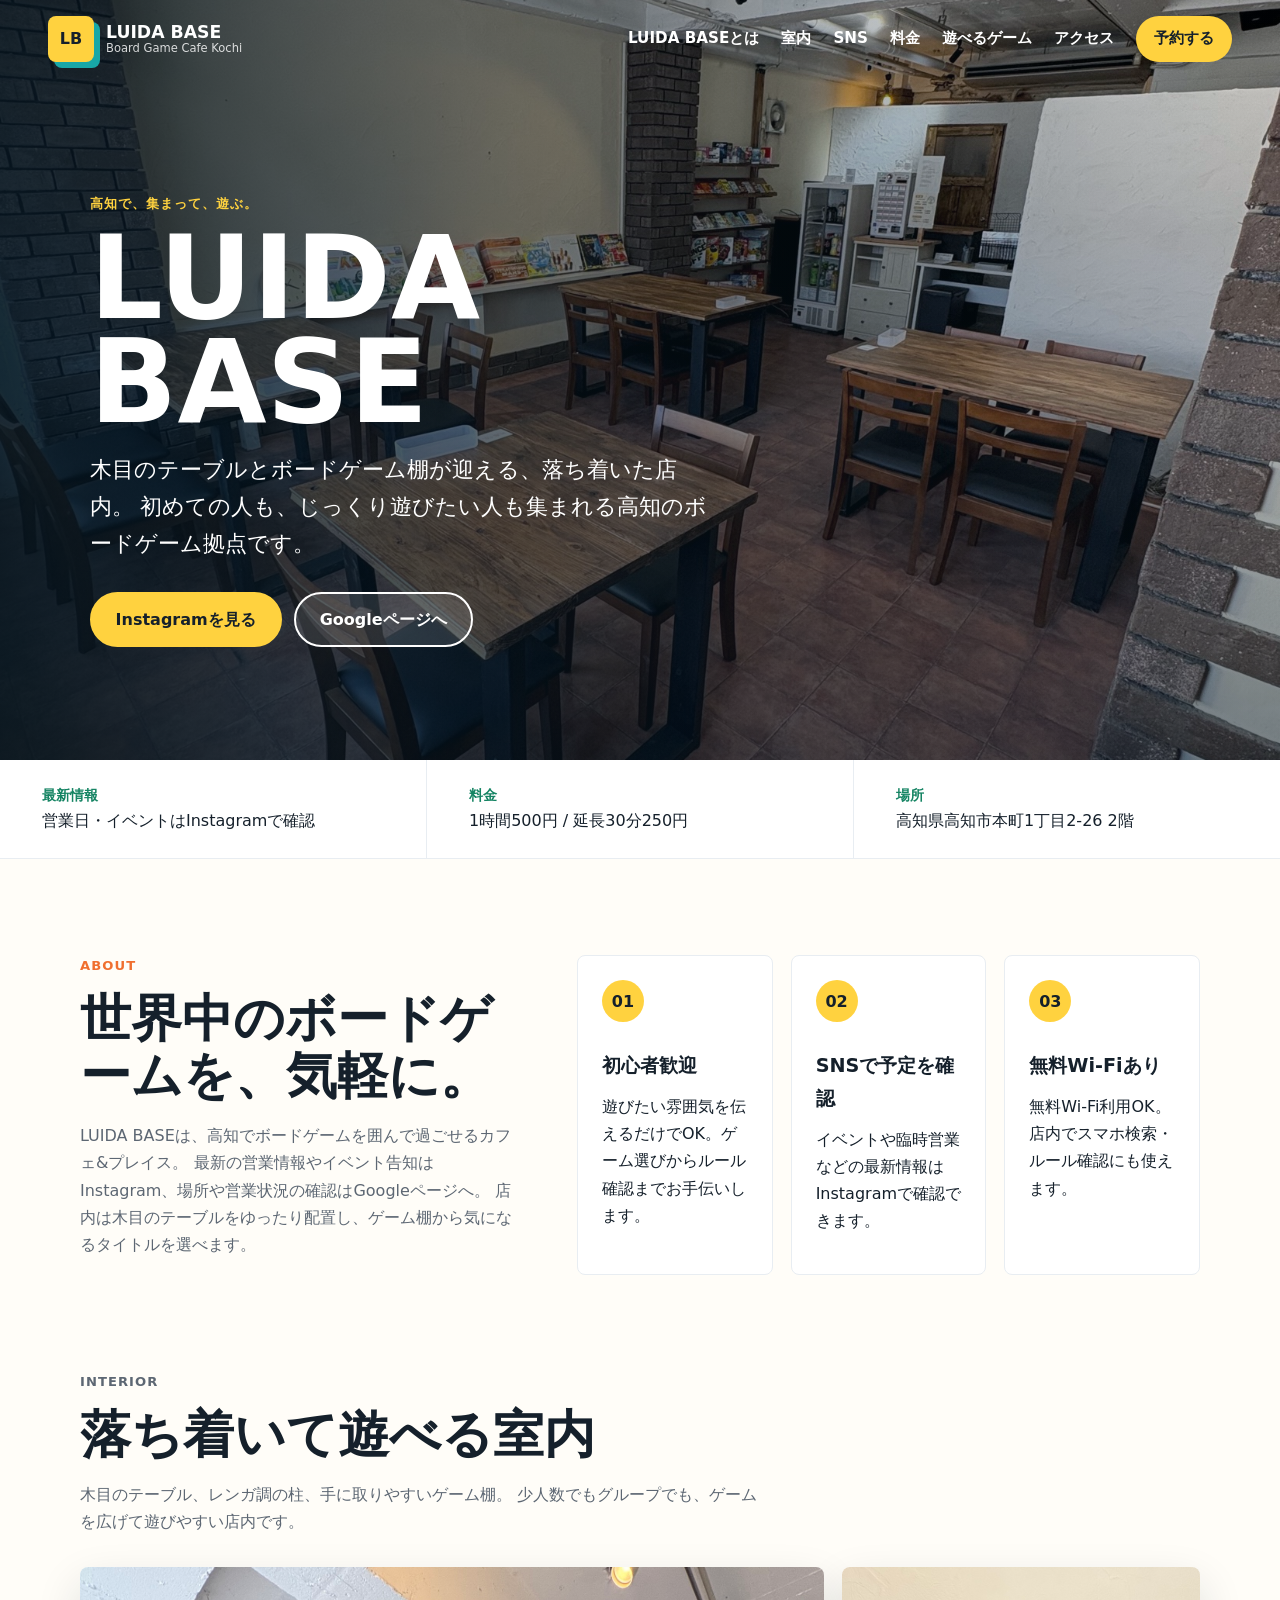
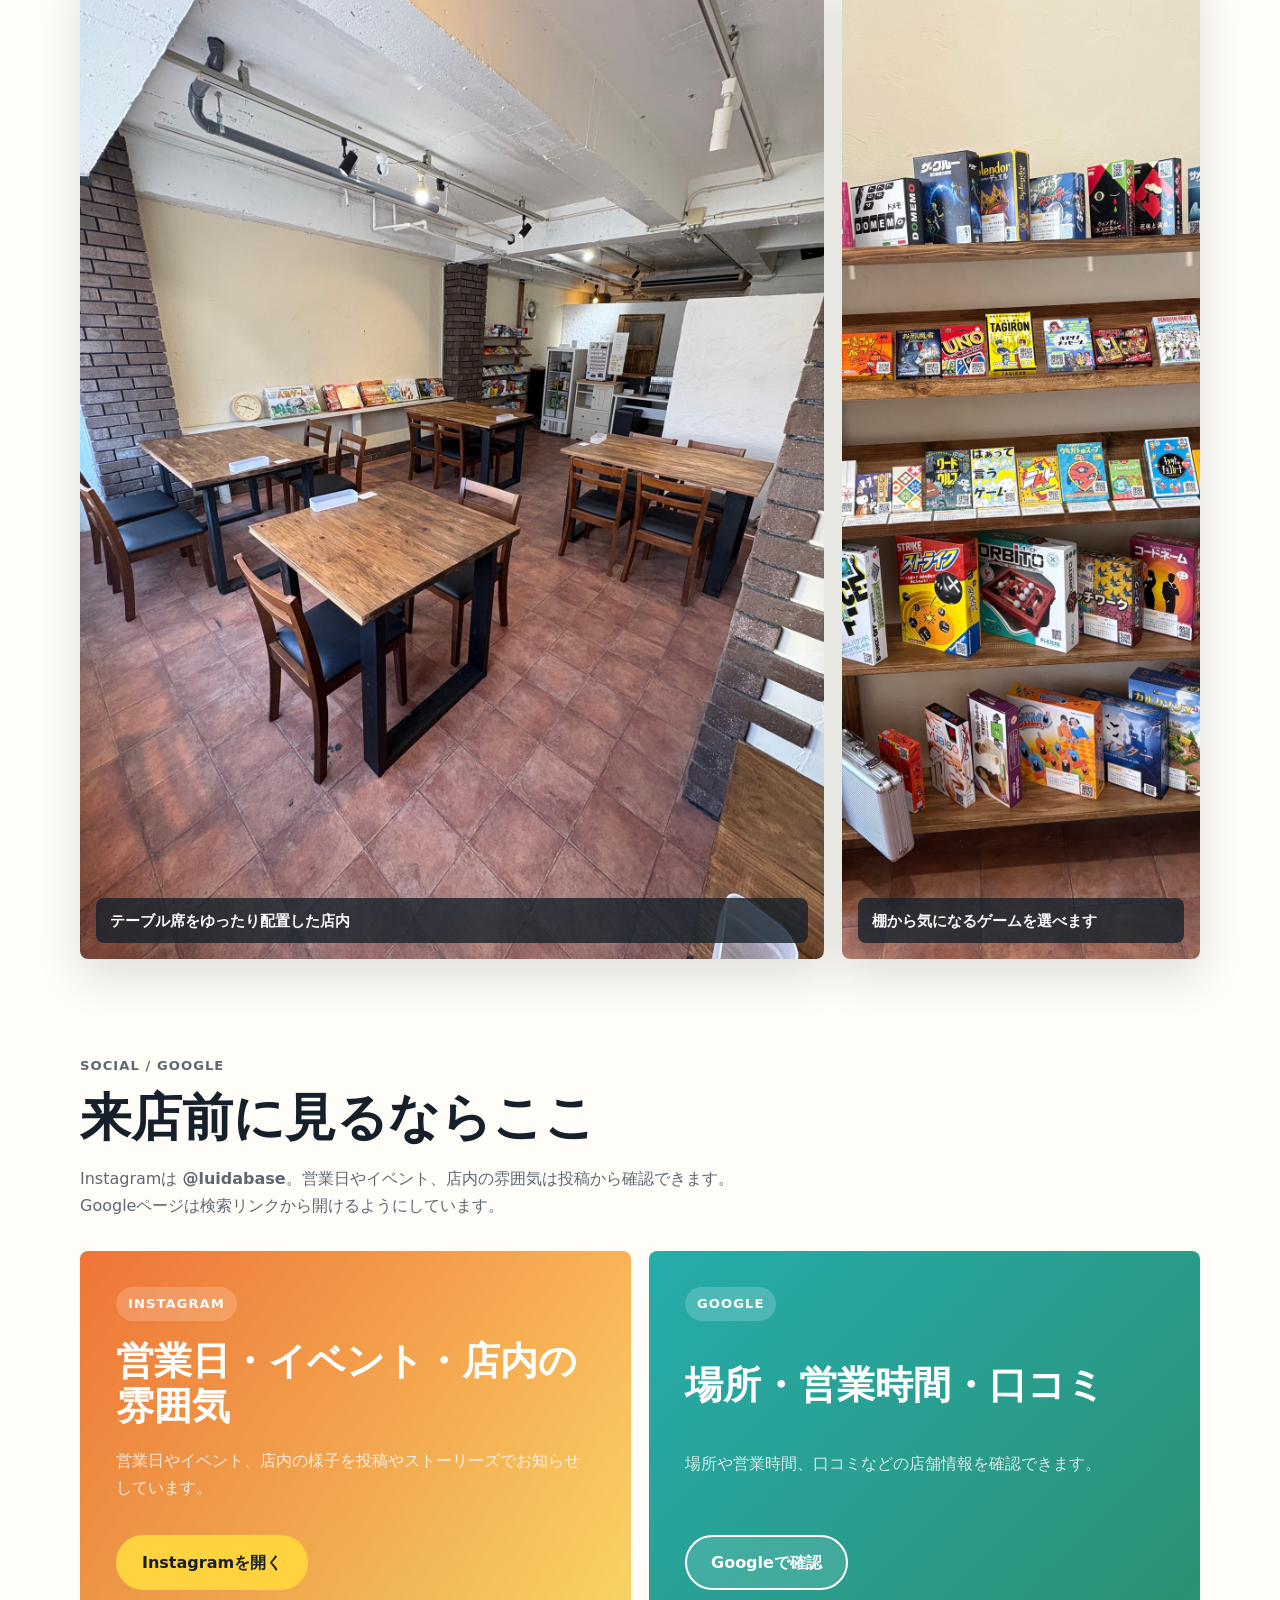
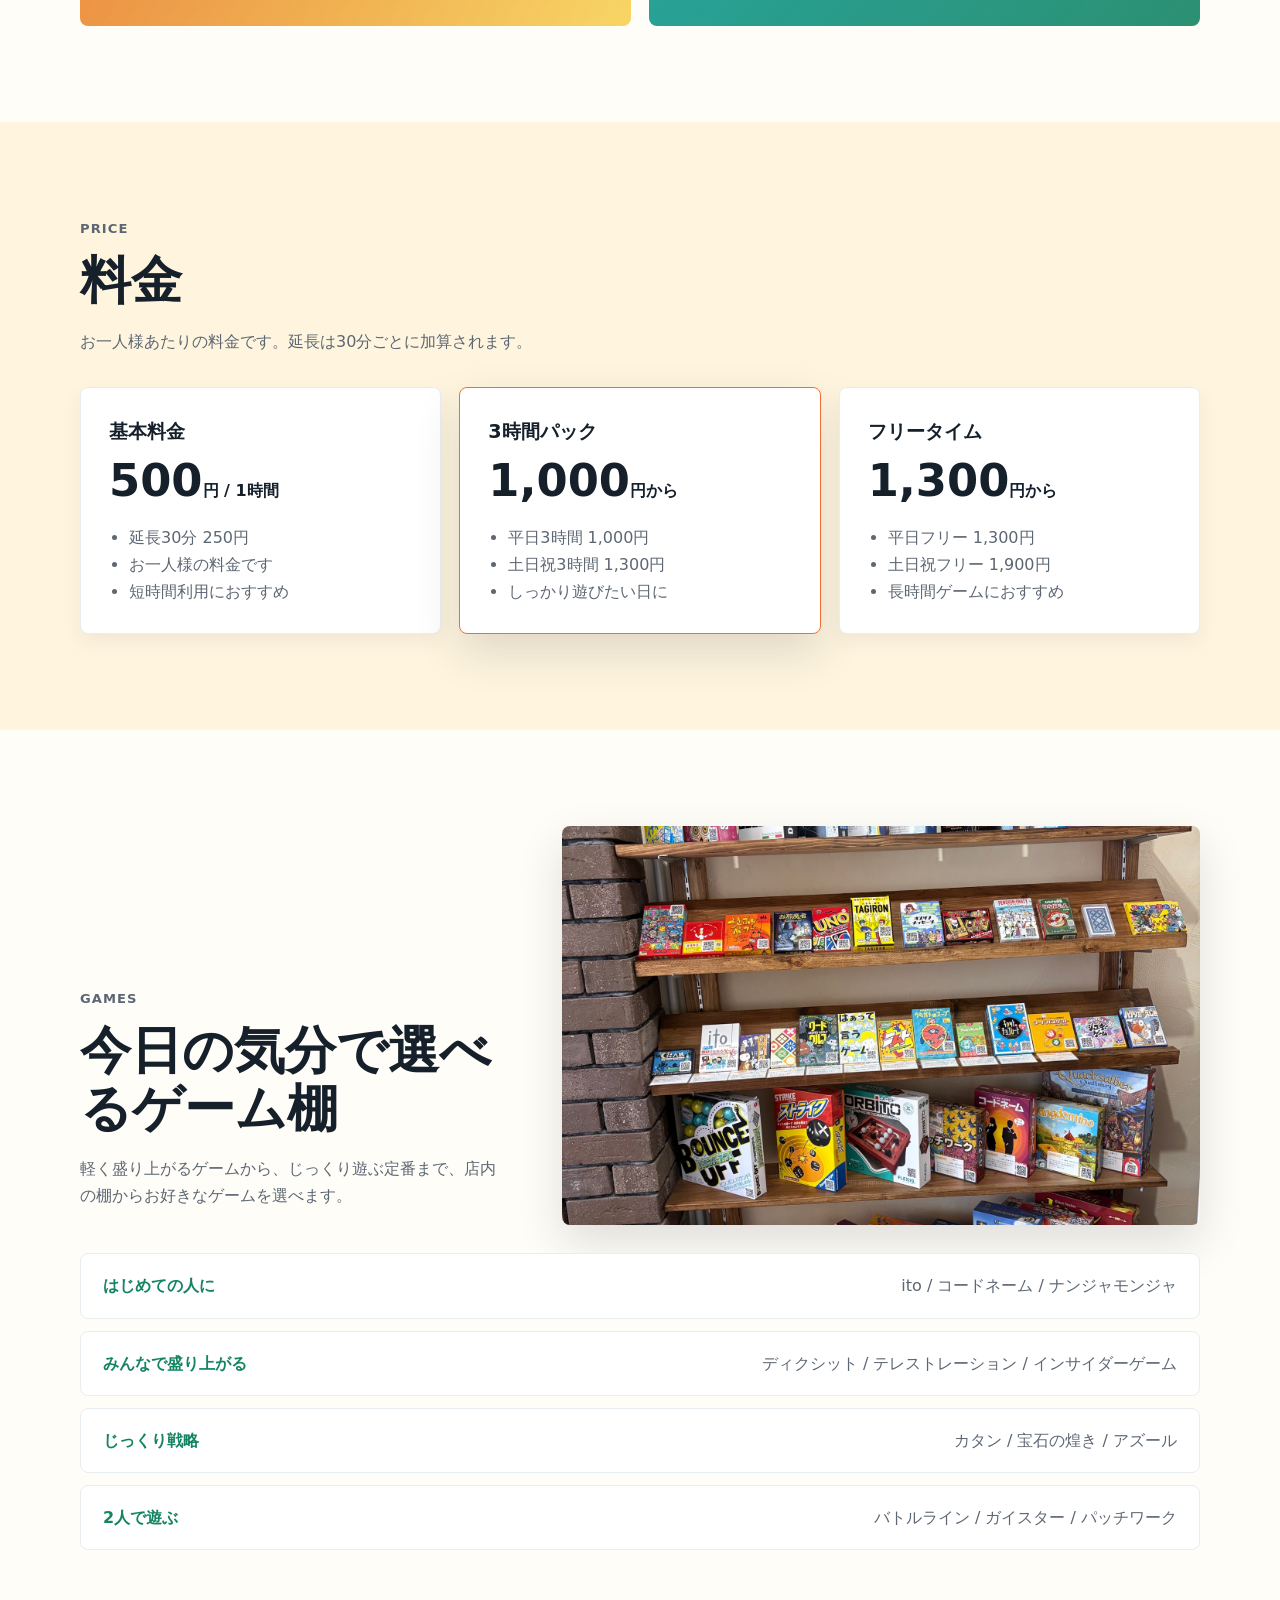
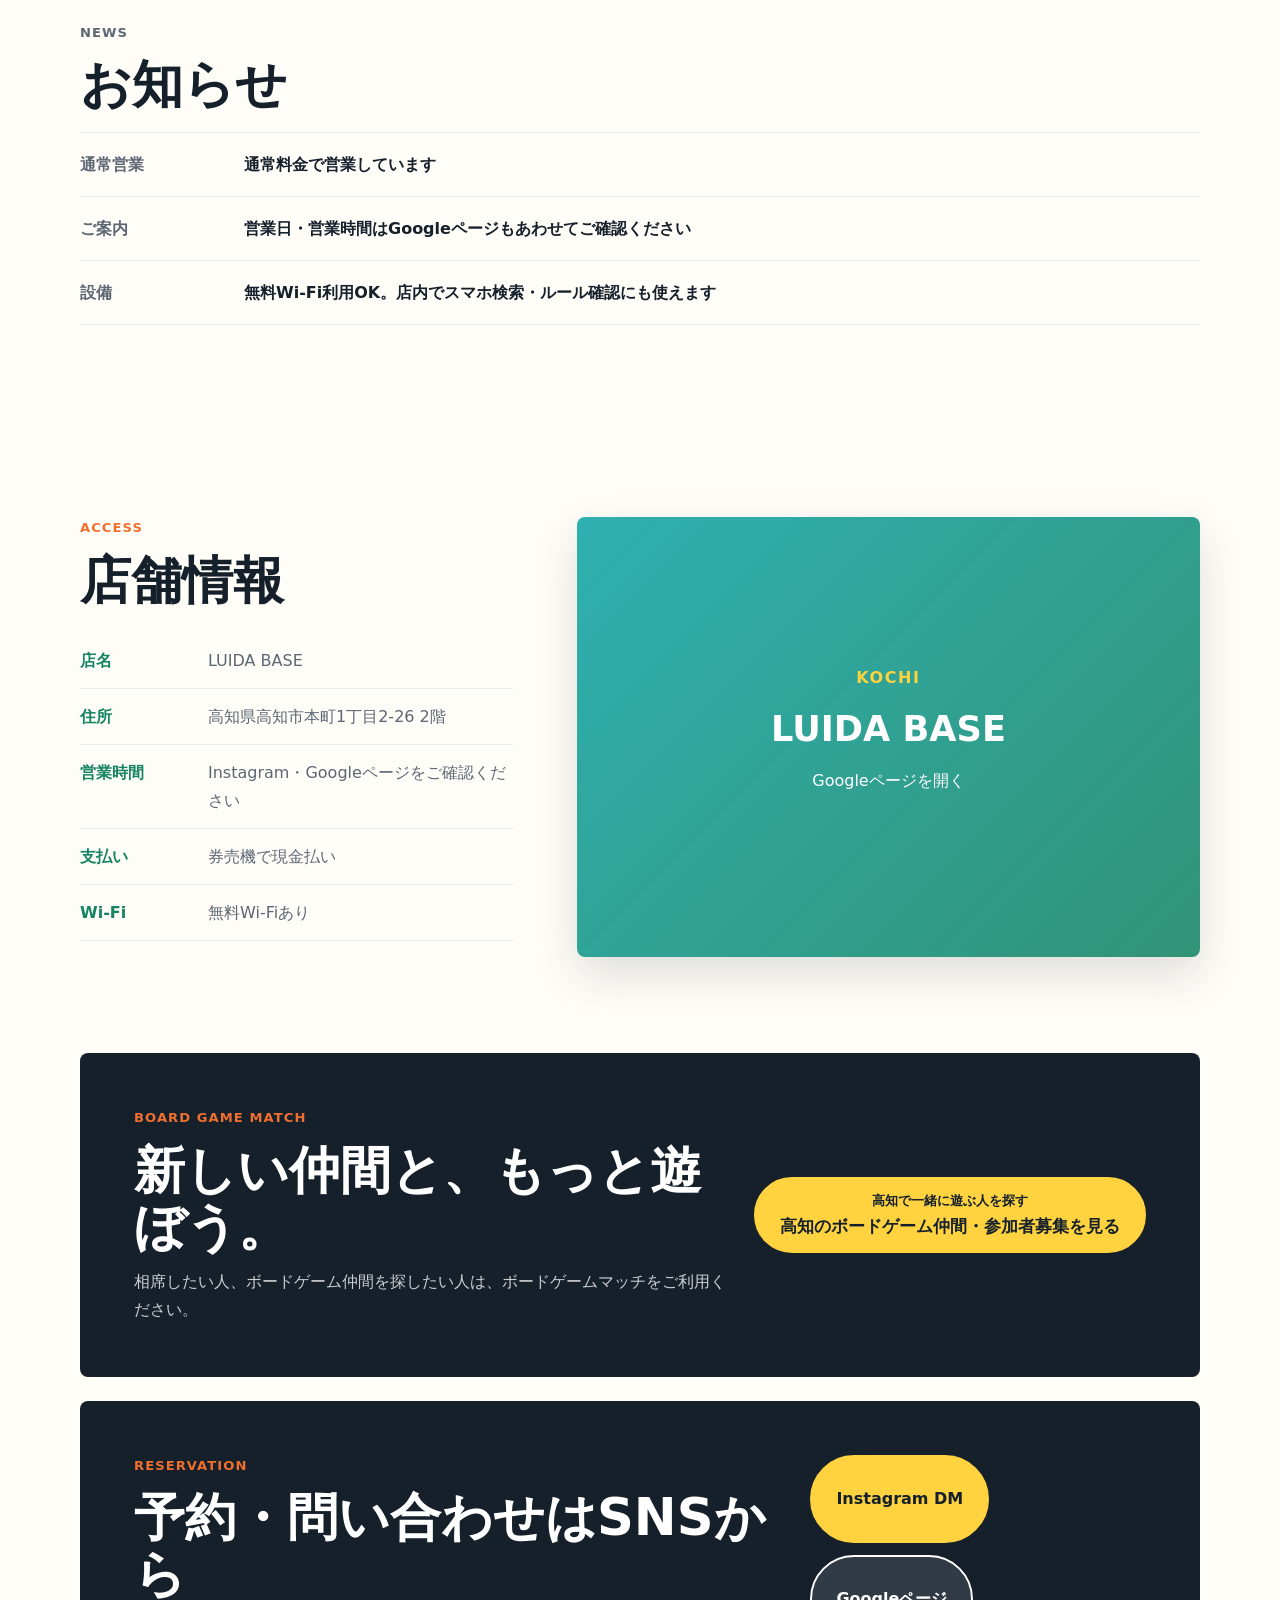
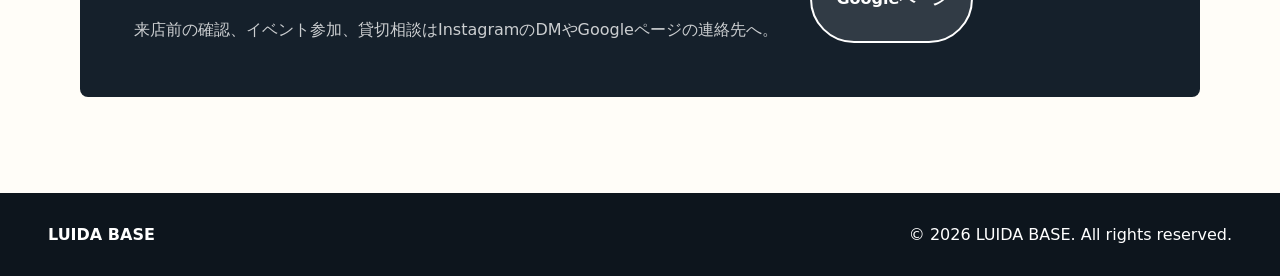
==== index.html @ 3d1ef1d3 "LUIDA BASEから高知SEOページへリンク" ====
<!doctype html>
<html lang="ja">
  <head>
    <meta charset="utf-8">
    <meta name="viewport" content="width=device-width, initial-scale=1">
    <title>LUIDA BASE | 高知のボードゲームカフェ</title>
    <meta
      name="description"
      content="高知のボードゲームカフェ LUIDA BASE。初心者歓迎、手ぶらで遊べるボードゲームとカフェ時間。料金、Instagramの最新情報、Googleページ、アクセスをご案内します。"
    >
    <link rel="icon" type="image/svg+xml" href="./favicon.svg">
    <link rel="icon" type="image/png" href="./favicon.png">
    <link rel="apple-touch-icon" href="./favicon.png">
    <link rel="stylesheet" href="./style.css">
  </head>
  <body>
    <header class="site-header" data-header>
      <a class="brand" href="#top" aria-label="LUIDA BASE トップへ">
        <span class="brand-mark">LB</span>
        <span>
          <strong>LUIDA BASE</strong>
          <small>Board Game Cafe Kochi</small>
        </span>
      </a>
      <button class="nav-toggle" type="button" aria-label="メニューを開く" aria-expanded="false" aria-controls="site-nav" data-nav-toggle>
        <span></span>
        <span></span>
        <span></span>
      </button>
      <nav class="site-nav" id="site-nav" data-nav>
        <a href="#about">LUIDA BASEとは</a>
        <a href="#interior">室内</a>
        <a href="#social">SNS</a>
        <a href="#price">料金</a>
        <a href="#games">遊べるゲーム</a>
        <a href="#access">アクセス</a>
        <a class="nav-reserve" href="#reserve">予約する</a>
      </nav>
    </header>

    <main id="top">
      <section class="hero">
        <img src="./assets/interior-main.jpg" alt="LUIDA BASEの室内。木目のテーブルと椅子が並ぶボードゲームカフェの店内">
        <div class="hero-overlay"></div>
        <div class="hero-content">
          <p class="eyebrow">高知で、集まって、遊ぶ。</p>
          <h1>LUIDA BASE</h1>
          <p class="lead">
            木目のテーブルとボードゲーム棚が迎える、落ち着いた店内。
            初めての人も、じっくり遊びたい人も集まれる高知のボードゲーム拠点です。
          </p>
          <div class="hero-actions">
            <a class="button primary" href="#social">Instagramを見る</a>
            <a class="button secondary" href="#access">Googleページへ</a>
          </div>
        </div>
      </section>

      <section class="notice-bar" aria-label="店舗の基本情報">
        <div>
          <strong>最新情報</strong>
          <span>営業日・イベントはInstagramで確認</span>
        </div>
        <div>
          <strong>料金</strong>
          <span>1時間500円 / 延長30分250円</span>
        </div>
        <div>
          <strong>場所</strong>
          <span>高知県高知市本町1丁目2-26 2階</span>
        </div>
      </section>

      <section class="section intro" id="about">
        <div class="section-copy">
          <p class="eyebrow">ABOUT</p>
          <h2>世界中のボードゲームを、気軽に。</h2>
          <p>
            LUIDA BASEは、高知でボードゲームを囲んで過ごせるカフェ&プレイス。
            最新の営業情報やイベント告知はInstagram、場所や営業状況の確認はGoogleページへ。
            店内は木目のテーブルをゆったり配置し、ゲーム棚から気になるタイトルを選べます。
          </p>
        </div>
        <div class="feature-grid">
          <article>
            <span>01</span>
            <h3>初心者歓迎</h3>
            <p>遊びたい雰囲気を伝えるだけでOK。ゲーム選びからルール確認までお手伝いします。</p>
          </article>
          <article>
            <span>02</span>
            <h3>SNSで予定を確認</h3>
            <p>イベントや臨時営業などの最新情報はInstagramで確認できます。</p>
          </article>
          <article>
            <span>03</span>
            <h3>無料Wi-Fiあり</h3>
            <p>無料Wi-Fi利用OK。店内でスマホ検索・ルール確認にも使えます。</p>
          </article>
        </div>
      </section>

      <section class="section interior-section" id="interior">
        <div class="section-heading">
          <p class="eyebrow">INTERIOR</p>
          <h2>落ち着いて遊べる室内</h2>
          <p>
            木目のテーブル、レンガ調の柱、手に取りやすいゲーム棚。
            少人数でもグループでも、ゲームを広げて遊びやすい店内です。
          </p>
        </div>
        <div class="photo-grid">
          <figure class="photo-card large">
            <img src="./assets/interior-main.jpg" alt="LUIDA BASEの室内全景。複数のテーブル席が並ぶ落ち着いた空間">
            <figcaption>テーブル席をゆったり配置した店内</figcaption>
          </figure>
          <figure class="photo-card">
            <img src="./assets/game-shelf.jpg" alt="LUIDA BASEのボードゲーム棚。多数のゲーム箱が並ぶ木製棚">
            <figcaption>棚から気になるゲームを選べます</figcaption>
          </figure>
        </div>
      </section>

      <section class="section social-section" id="social">
        <div class="section-heading">
          <p class="eyebrow">SOCIAL / GOOGLE</p>
          <h2>来店前に見るならここ</h2>
          <p>
            Instagramは <strong>@luidabase</strong>。営業日やイベント、店内の雰囲気は投稿から確認できます。
            Googleページは検索リンクから開けるようにしています。
          </p>
        </div>
        <div class="social-grid">
          <article class="social-card instagram-card">
            <span>Instagram</span>
            <h3>営業日・イベント・店内の雰囲気</h3>
            <p>営業日やイベント、店内の様子を投稿やストーリーズでお知らせしています。</p>
            <a class="button primary" href="https://www.instagram.com/luidabase/" target="_blank" rel="noreferrer">Instagramを開く</a>
          </article>
          <article class="social-card google-card">
            <span>Google</span>
            <h3>場所・営業時間・口コミ</h3>
            <p>場所や営業時間、口コミなどの店舗情報を確認できます。</p>
            <a class="button secondary" href="https://www.google.com/search?q=LUIDA+BASE+%E9%AB%98%E7%9F%A5" target="_blank" rel="noreferrer">Googleで確認</a>
          </article>
        </div>
      </section>

      <section class="section price-section" id="price">
        <div class="section-heading">
          <p class="eyebrow">PRICE</p>
          <h2>料金</h2>
          <p>お一人様あたりの料金です。延長は30分ごとに加算されます。</p>
        </div>
        <div class="price-grid">
          <article class="price-card">
            <h3>基本料金</h3>
            <p class="price"><span>500</span>円 / 1時間</p>
            <ul>
              <li>延長30分 250円</li>
              <li>お一人様の料金です</li>
              <li>短時間利用におすすめ</li>
            </ul>
          </article>
          <article class="price-card featured">
            <h3>3時間パック</h3>
            <p class="price"><span>1,000</span>円から</p>
            <ul>
              <li>平日3時間 1,000円</li>
              <li>土日祝3時間 1,300円</li>
              <li>しっかり遊びたい日に</li>
            </ul>
          </article>
          <article class="price-card">
            <h3>フリータイム</h3>
            <p class="price"><span>1,300</span>円から</p>
            <ul>
              <li>平日フリー 1,300円</li>
              <li>土日祝フリー 1,900円</li>
              <li>長時間ゲームにおすすめ</li>
            </ul>
          </article>
        </div>
      </section>

      <section class="section games" id="games">
        <div class="games-layout">
          <div class="section-heading">
            <p class="eyebrow">GAMES</p>
            <h2>今日の気分で選べるゲーム棚</h2>
            <p>軽く盛り上がるゲームから、じっくり遊ぶ定番まで、店内の棚からお好きなゲームを選べます。</p>
          </div>
          <img class="games-photo" src="./assets/game-shelf.jpg" alt="ボードゲームが並んだLUIDA BASEのゲーム棚">
        </div>
        <div class="game-list">
          <article>
            <strong>はじめての人に</strong>
            <span>ito / コードネーム / ナンジャモンジャ</span>
          </article>
          <article>
            <strong>みんなで盛り上がる</strong>
            <span>ディクシット / テレストレーション / インサイダーゲーム</span>
          </article>
          <article>
            <strong>じっくり戦略</strong>
            <span>カタン / 宝石の煌き / アズール</span>
          </article>
          <article>
            <strong>2人で遊ぶ</strong>
            <span>バトルライン / ガイスター / パッチワーク</span>
          </article>
        </div>
      </section>

      <section class="section news">
        <div class="section-heading compact">
          <p class="eyebrow">NEWS</p>
          <h2>お知らせ</h2>
        </div>
        <div class="news-list">
          <article>
            <time datetime="2026-08-19">通常営業</time>
            <a href="#price">通常料金で営業しています</a>
          </article>
          <article>
            <time datetime="2026-08-19">ご案内</time>
            <a href="#social">営業日・営業時間はGoogleページもあわせてご確認ください</a>
          </article>
          <article>
            <time datetime="2026-08-19">設備</time>
            <a href="#access">無料Wi-Fi利用OK。店内でスマホ検索・ルール確認にも使えます</a>
          </article>
        </div>
      </section>

      <section class="section access" id="access">
        <div class="section-copy">
          <p class="eyebrow">ACCESS</p>
          <h2>店舗情報</h2>
          <dl class="shop-info">
            <div>
              <dt>店名</dt>
              <dd>LUIDA BASE</dd>
            </div>
            <div>
              <dt>住所</dt>
              <dd>高知県高知市本町1丁目2-26 2階</dd>
            </div>
            <div>
              <dt>営業時間</dt>
              <dd>Instagram・Googleページをご確認ください</dd>
            </div>
            <div>
              <dt>支払い</dt>
              <dd>券売機で現金払い</dd>
            </div>
            <div>
              <dt>Wi-Fi</dt>
              <dd>無料Wi-Fiあり</dd>
            </div>
          </dl>
        </div>
        <a class="map-card" href="https://www.google.com/search?q=LUIDA+BASE+%E9%AB%98%E7%9F%A5" target="_blank" rel="noreferrer" aria-label="GoogleでLUIDA BASEを確認">
          <span>KOCHI</span>
          <strong>LUIDA BASE</strong>
          <p>Googleページを開く</p>
        </a>
      </section>

      <section class="match-card" aria-labelledby="match-heading">
        <div>
          <p class="eyebrow">BOARD GAME MATCH</p>
          <h2 id="match-heading">新しい仲間と、もっと遊ぼう。</h2>
          <p>
            相席したい人、ボードゲーム仲間を探したい人は、ボードゲームマッチをご利用ください。
          </p>
        </div>
       <a class="button primary match-button" href="https://boardgame-match.pages.dev/kochi-boardgame" target="_blank" rel="noopener noreferrer">
  <span>高知で一緒に遊ぶ人を探す</span>
  <strong>高知のボードゲーム仲間・参加者募集を見る</strong>
</a>
      </section>

      <section class="reserve" id="reserve">
        <div>
          <p class="eyebrow">RESERVATION</p>
          <h2>予約・問い合わせはSNSから</h2>
          <p>
            来店前の確認、イベント参加、貸切相談はInstagramのDMやGoogleページの連絡先へ。
          </p>
        </div>
        <div class="reserve-actions">
          <a class="button primary" href="https://www.instagram.com/luidabase/" target="_blank" rel="noreferrer">Instagram DM</a>
          <a class="button secondary" href="https://www.google.com/search?q=LUIDA+BASE+%E9%AB%98%E7%9F%A5" target="_blank" rel="noreferrer">Googleページ</a>
        </div>
      </section>
    </main>

    <footer class="site-footer">
      <strong>LUIDA BASE</strong>
      <span>© 2026 LUIDA BASE. All rights reserved.</span>
    </footer>

    <script src="./script.js"></script>
  </body>
</html>
---- style.css ----
:root {
  --ink: #15202b;
  --muted: #5d6773;
  --line: #e8edf2;
  --paper: #fffdf8;
  --cream: #fff5df;
  --yellow: #ffd23f;
  --orange: #f06f2f;
  --teal: #18a7a7;
  --green: #158463;
  --shadow: 0 18px 45px rgba(21, 32, 43, 0.14);
}

* {
  box-sizing: border-box;
}

html {
  scroll-behavior: smooth;
}

body {
  margin: 0;
  color: var(--ink);
  background: var(--paper);
  font-family: system-ui, -apple-system, BlinkMacSystemFont, "Segoe UI", sans-serif;
  line-height: 1.7;
}

a {
  color: inherit;
  text-decoration: none;
}

img {
  display: block;
  max-width: 100%;
}

.site-header {
  position: fixed;
  z-index: 20;
  top: 0;
  left: 0;
  right: 0;
  display: flex;
  align-items: center;
  justify-content: space-between;
  gap: 24px;
  padding: 16px clamp(18px, 4vw, 48px);
  color: #fff;
  transition: background 180ms ease, color 180ms ease, box-shadow 180ms ease;
}

.site-header.is-scrolled,
.site-header.is-open {
  color: var(--ink);
  background: rgba(255, 253, 248, 0.96);
  box-shadow: 0 10px 30px rgba(21, 32, 43, 0.1);
  backdrop-filter: blur(10px);
}

.brand {
  display: inline-flex;
  align-items: center;
  gap: 12px;
  min-width: 200px;
}

.brand-mark {
  display: grid;
  place-items: center;
  width: 46px;
  height: 46px;
  border-radius: 8px;
  color: var(--ink);
  background: var(--yellow);
  font-weight: 900;
  letter-spacing: 0;
  box-shadow: 6px 6px 0 var(--teal);
}

.brand strong,
.brand small {
  display: block;
  line-height: 1.2;
}

.brand strong {
  font-size: 1.08rem;
}

.brand small {
  font-size: 0.72rem;
  opacity: 0.82;
}

.site-nav {
  display: flex;
  align-items: center;
  gap: 22px;
  font-size: 0.95rem;
  font-weight: 700;
}

.nav-reserve {
  padding: 10px 18px;
  color: var(--ink);
  background: var(--yellow);
  border-radius: 999px;
}

.nav-toggle {
  display: none;
  width: 42px;
  height: 42px;
  border: 0;
  border-radius: 8px;
  background: var(--yellow);
}

.nav-toggle span {
  display: block;
  width: 20px;
  height: 2px;
  margin: 5px auto;
  background: var(--ink);
}

.hero {
  position: relative;
  min-height: 760px;
  display: grid;
  align-items: center;
  overflow: hidden;
  color: #fff;
}

.hero img,
.hero-overlay {
  position: absolute;
  inset: 0;
  width: 100%;
  height: 100%;
}

.hero img {
  object-fit: cover;
}

.hero-overlay {
  background:
    linear-gradient(90deg, rgba(4, 19, 28, 0.86), rgba(4, 19, 28, 0.36) 52%, rgba(4, 19, 28, 0.08)),
    linear-gradient(0deg, rgba(4, 19, 28, 0.5), rgba(4, 19, 28, 0));
}

.hero-content {
  position: relative;
  z-index: 1;
  width: min(720px, calc(100% - 36px));
  margin-left: clamp(18px, 7vw, 96px);
  padding-top: 80px;
}

.eyebrow {
  margin: 0 0 12px;
  color: var(--orange);
  font-size: 0.82rem;
  font-weight: 900;
  letter-spacing: 0.08em;
  text-transform: uppercase;
}

.hero .eyebrow {
  color: var(--yellow);
}

h1,
h2,
h3,
p {
  margin-top: 0;
}

h1 {
  margin-bottom: 18px;
  font-size: clamp(4.4rem, 9vw, 8.5rem);
  line-height: 0.9;
  letter-spacing: 0;
}

h2 {
  margin-bottom: 18px;
  font-size: clamp(2rem, 4vw, 3.2rem);
  line-height: 1.12;
  letter-spacing: 0;
}

h3 {
  margin-bottom: 10px;
  font-size: 1.2rem;
}

.lead {
  max-width: 620px;
  margin-bottom: 30px;
  font-size: clamp(1.05rem, 2.1vw, 1.35rem);
}

.hero-actions,
.reserve-actions {
  display: flex;
  flex-wrap: wrap;
  gap: 12px;
}

.button {
  display: inline-flex;
  align-items: center;
  justify-content: center;
  min-height: 52px;
  padding: 12px 24px;
  border: 2px solid currentColor;
  border-radius: 999px;
  font-weight: 900;
}

.button.primary {
  color: var(--ink);
  border-color: var(--yellow);
  background: var(--yellow);
}

.button.secondary {
  color: currentColor;
  background: rgba(255, 255, 255, 0.12);
}

.notice-bar {
  display: grid;
  grid-template-columns: repeat(3, 1fr);
  gap: 1px;
  background: var(--line);
  border-bottom: 1px solid var(--line);
}

.notice-bar div {
  padding: 24px clamp(18px, 4vw, 42px);
  background: #fff;
}

.notice-bar strong,
.notice-bar span {
  display: block;
}

.notice-bar strong {
  font-size: 0.85rem;
  color: var(--green);
}

.section {
  width: min(1120px, calc(100% - 36px));
  margin: 0 auto;
  padding: 96px 0;
}

.intro,
.access {
  display: grid;
  grid-template-columns: 0.82fr 1.18fr;
  gap: clamp(32px, 5vw, 64px);
  align-items: start;
}

.section-copy p:not(.eyebrow),
.section-heading p {
  color: var(--muted);
}

.feature-grid {
  display: grid;
  grid-template-columns: repeat(3, minmax(0, 1fr));
  gap: 18px;
}

.feature-grid article,
.price-card,
.game-list article {
  border: 1px solid var(--line);
  border-radius: 8px;
  background: #fff;
}

.feature-grid article {
  padding: 24px;
  min-height: 230px;
}

.feature-grid span {
  display: inline-grid;
  place-items: center;
  width: 42px;
  height: 42px;
  margin-bottom: 28px;
  color: var(--ink);
  background: var(--yellow);
  border-radius: 50%;
  font-weight: 900;
}

.price-section {
  width: 100%;
  padding-inline: max(18px, calc((100% - 1120px) / 2));
  background: var(--cream);
}

.social-section {
  padding-top: 0;
}

.interior-section {
  padding-top: 0;
}

.section-heading {
  max-width: 680px;
  margin-bottom: 32px;
}

.section-heading.compact {
  margin-bottom: 18px;
}

.social-grid {
  display: grid;
  grid-template-columns: repeat(2, minmax(0, 1fr));
  gap: 18px;
}

.social-card {
  min-height: 300px;
  display: grid;
  align-content: space-between;
  gap: 18px;
  padding: clamp(24px, 4vw, 36px);
  border-radius: 8px;
  color: #fff;
  overflow: hidden;
}

.social-card span {
  width: fit-content;
  padding: 6px 12px;
  border-radius: 999px;
  background: rgba(255, 255, 255, 0.18);
  font-size: 0.82rem;
  font-weight: 900;
  letter-spacing: 0.08em;
  text-transform: uppercase;
}

.social-card h3 {
  max-width: 520px;
  margin-bottom: 0;
  font-size: clamp(1.7rem, 3vw, 2.6rem);
  line-height: 1.16;
}

.social-card p {
  max-width: 520px;
  color: rgba(255, 255, 255, 0.82);
}

.instagram-card {
  background:
    linear-gradient(135deg, rgba(240, 111, 47, 0.95), rgba(255, 210, 63, 0.76)),
    linear-gradient(45deg, rgba(21, 32, 43, 0.34), rgba(21, 32, 43, 0));
}

.google-card {
  background:
    linear-gradient(135deg, rgba(24, 167, 167, 0.94), rgba(21, 132, 99, 0.9)),
    repeating-linear-gradient(45deg, transparent 0 18px, rgba(255, 255, 255, 0.15) 18px 20px);
}

.social-card .button {
  width: fit-content;
}

.photo-grid {
  display: grid;
  grid-template-columns: minmax(0, 1.35fr) minmax(280px, 0.65fr);
  gap: 18px;
  align-items: stretch;
}

.photo-card {
  position: relative;
  min-height: 430px;
  margin: 0;
  overflow: hidden;
  border-radius: 8px;
  background: #fff;
  box-shadow: var(--shadow);
}

.photo-card.large {
  min-height: 560px;
}

.photo-card img {
  width: 100%;
  height: 100%;
  object-fit: cover;
}

.photo-card figcaption {
  position: absolute;
  left: 16px;
  right: 16px;
  bottom: 16px;
  padding: 10px 14px;
  color: #fff;
  background: rgba(21, 32, 43, 0.78);
  border-radius: 8px;
  font-size: 0.92rem;
  font-weight: 800;
}

.price-grid {
  display: grid;
  grid-template-columns: repeat(3, minmax(0, 1fr));
  gap: 18px;
}

.price-card {
  padding: 28px;
  box-shadow: 0 8px 20px rgba(21, 32, 43, 0.06);
}

.price-card.featured {
  border-color: var(--orange);
  box-shadow: var(--shadow);
}

.price {
  margin-bottom: 20px;
  font-weight: 900;
}

.price span {
  font-size: 2.8rem;
  line-height: 1;
}

ul {
  padding-left: 1.25rem;
  margin: 0;
  color: var(--muted);
}

.games {
  padding-bottom: 72px;
}

.games-layout {
  display: grid;
  grid-template-columns: minmax(0, 0.8fr) minmax(320px, 1.2fr);
  gap: clamp(24px, 5vw, 56px);
  align-items: end;
  margin-bottom: 28px;
}

.games-layout .section-heading {
  margin-bottom: 0;
}

.games-photo {
  width: 100%;
  aspect-ratio: 16 / 10;
  object-fit: cover;
  border-radius: 8px;
  box-shadow: var(--shadow);
}

.game-list {
  display: grid;
  gap: 12px;
}

.game-list article {
  display: flex;
  justify-content: space-between;
  gap: 18px;
  padding: 18px 22px;
}

.game-list strong {
  color: var(--green);
  white-space: nowrap;
}

.game-list span {
  color: var(--muted);
  text-align: right;
}

.news {
  padding-top: 0;
}

.news-list {
  border-top: 1px solid var(--line);
}

.news-list article {
  display: grid;
  grid-template-columns: 140px 1fr;
  gap: 24px;
  padding: 18px 0;
  border-bottom: 1px solid var(--line);
}

.news-list time {
  color: var(--muted);
  font-weight: 700;
}

.news-list a {
  font-weight: 800;
}

.shop-info {
  margin: 24px 0 0;
}

.shop-info div {
  display: grid;
  grid-template-columns: 110px 1fr;
  gap: 18px;
  padding: 14px 0;
  border-bottom: 1px solid var(--line);
}

.shop-info dt {
  color: var(--green);
  font-weight: 900;
}

.shop-info dd {
  margin: 0;
  color: var(--muted);
}

.map-card {
  min-height: 440px;
  display: grid;
  place-items: center;
  align-content: center;
  gap: 8px;
  padding: 32px;
  color: #fff;
  background:
    linear-gradient(135deg, rgba(24, 167, 167, 0.9), rgba(21, 132, 99, 0.88)),
    repeating-linear-gradient(45deg, transparent 0 18px, rgba(255, 255, 255, 0.18) 18px 20px);
  border-radius: 8px;
  box-shadow: var(--shadow);
  transition: transform 180ms ease, box-shadow 180ms ease;
}

.map-card:hover {
  transform: translateY(-3px);
  box-shadow: 0 24px 52px rgba(21, 32, 43, 0.2);
}

.map-card span {
  color: var(--yellow);
  font-weight: 900;
  letter-spacing: 0.1em;
}

.map-card strong {
  font-size: 2.2rem;
}

.reserve {
  width: min(1120px, calc(100% - 36px));
  margin: 0 auto 96px;
  display: flex;
  justify-content: space-between;
  gap: 28px;
  padding: clamp(28px, 5vw, 54px);
  color: #fff;
  background: var(--ink);
  border-radius: 8px;
}

.match-card {
  width: min(1120px, calc(100% - 36px));
  margin: 0 auto 24px;
  display: flex;
  align-items: center;
  justify-content: space-between;
  gap: 28px;
  padding: clamp(28px, 5vw, 54px);
  color: #fff;
  background: var(--ink);
  border-radius: 8px;
}

.match-card h2,
.reserve h2 {
  margin-bottom: 12px;
}

.match-card p:not(.eyebrow),
.reserve p:not(.eyebrow) {
  max-width: 680px;
  margin-bottom: 0;
  color: rgba(255, 255, 255, 0.78);
}

.match-button {
  min-width: min(340px, 100%);
  min-height: 76px;
  display: grid;
  gap: 2px;
  flex-shrink: 0;
  text-align: center;
  line-height: 1.35;
}

.match-button span {
  font-size: 0.82rem;
}

.match-button strong {
  font-size: 1.05rem;
}

.site-footer {
  display: flex;
  justify-content: space-between;
  gap: 18px;
  padding: 28px clamp(18px, 4vw, 48px);
  color: #fff;
  background: #0d151d;
}

@media (max-width: 860px) {
  .site-header {
    padding: 12px 18px;
  }

  .nav-toggle {
    display: block;
  }

  .site-nav {
    position: absolute;
    top: 70px;
    left: 18px;
    right: 18px;
    display: none;
    padding: 18px;
    color: var(--ink);
    background: #fff;
    border-radius: 8px;
    box-shadow: var(--shadow);
  }

  .site-nav.is-open {
    display: grid;
  }

  .hero {
    min-height: 680px;
  }

  .hero-content {
    margin: 0 auto;
  }

  .notice-bar,
  .intro,
  .access,
  .price-grid,
  .photo-grid,
  .games-layout,
  .social-grid,
  .feature-grid {
    grid-template-columns: 1fr;
  }

  .section {
    padding: 72px 0;
  }

  .game-list article,
  .match-card,
  .reserve,
  .site-footer {
    display: grid;
  }

  .game-list span {
    text-align: left;
  }

  .photo-card,
  .photo-card.large {
    min-height: 360px;
  }
}

@media (max-width: 560px) {
  .brand {
    min-width: 0;
  }

  .brand small {
    display: none;
  }

  h1 {
    font-size: 4rem;
  }

  .lead {
    font-size: 1rem;
  }

  .button {
    width: 100%;
  }

  .match-button {
    min-width: 0;
  }

  .social-card .button {
    width: 100%;
  }

  .news-list article,
  .shop-info div {
    grid-template-columns: 1fr;
    gap: 4px;
  }

  .map-card {
    min-height: 300px;
  }
}
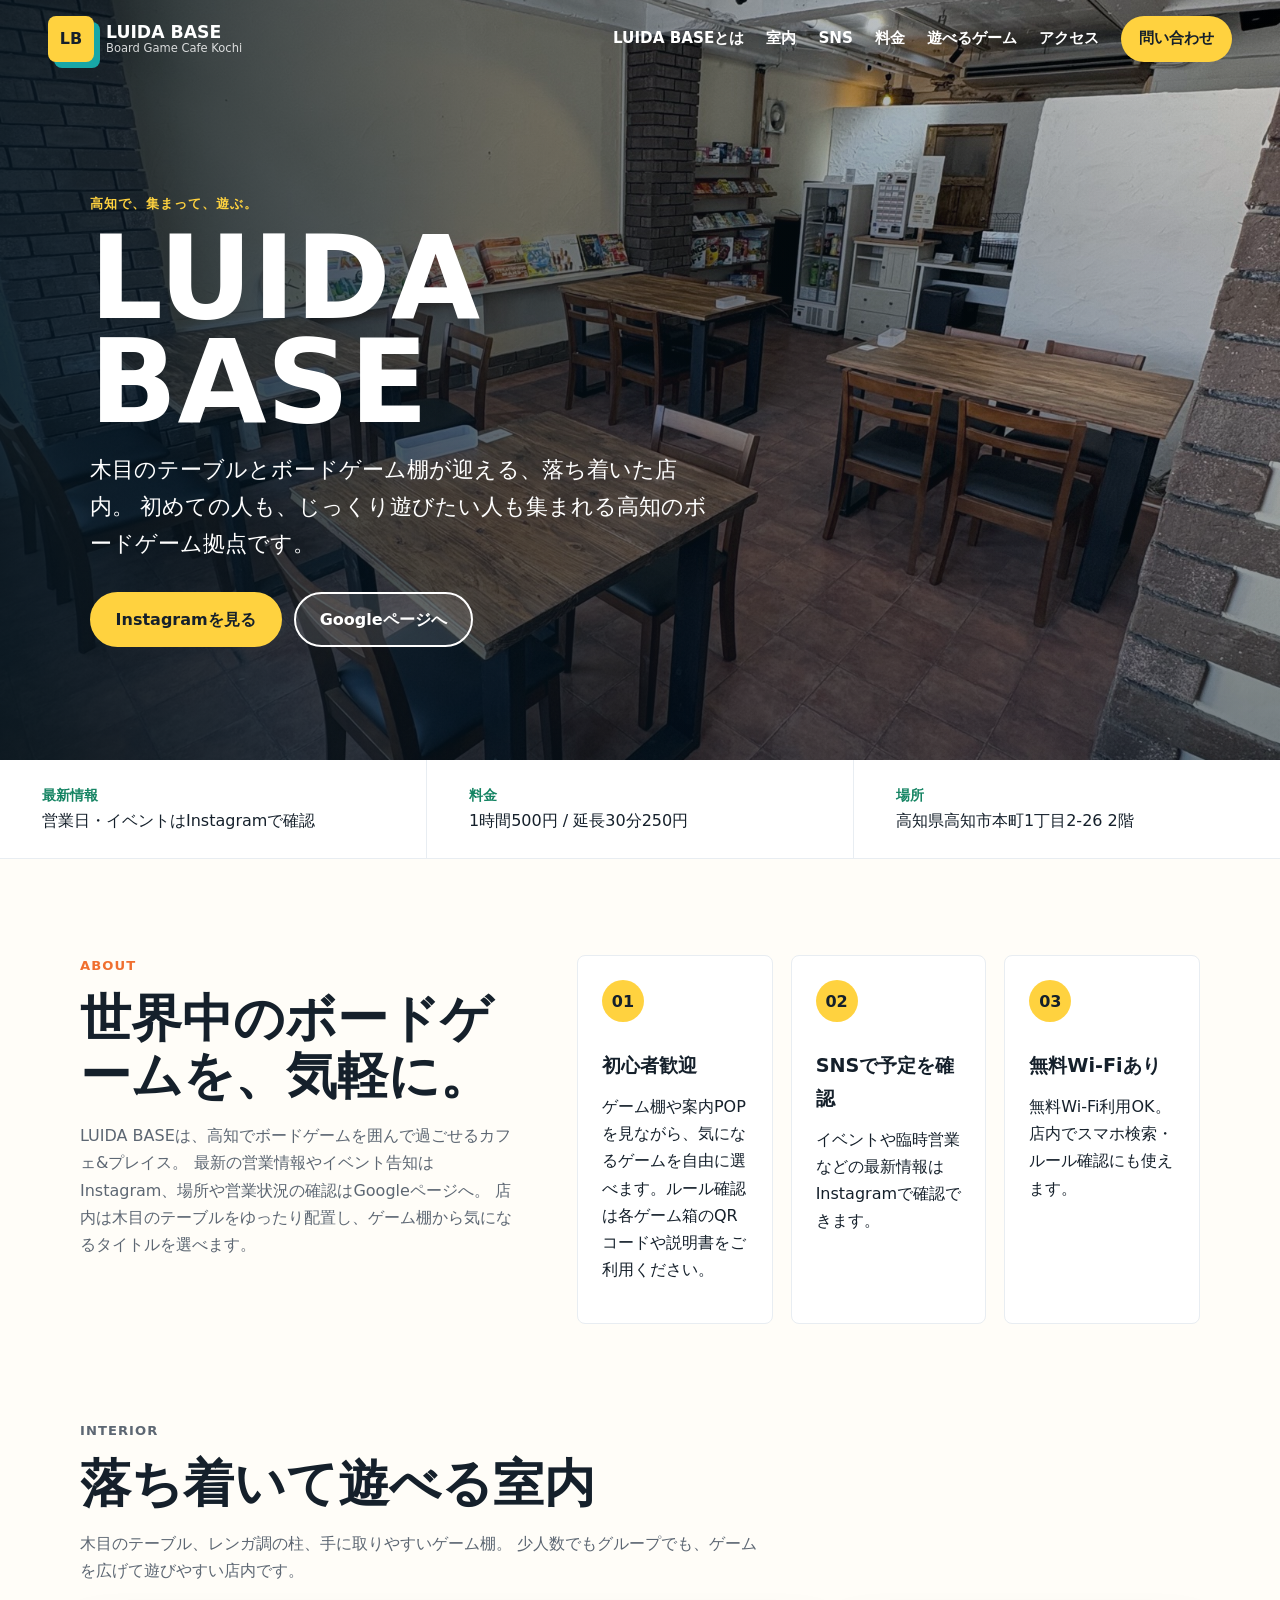
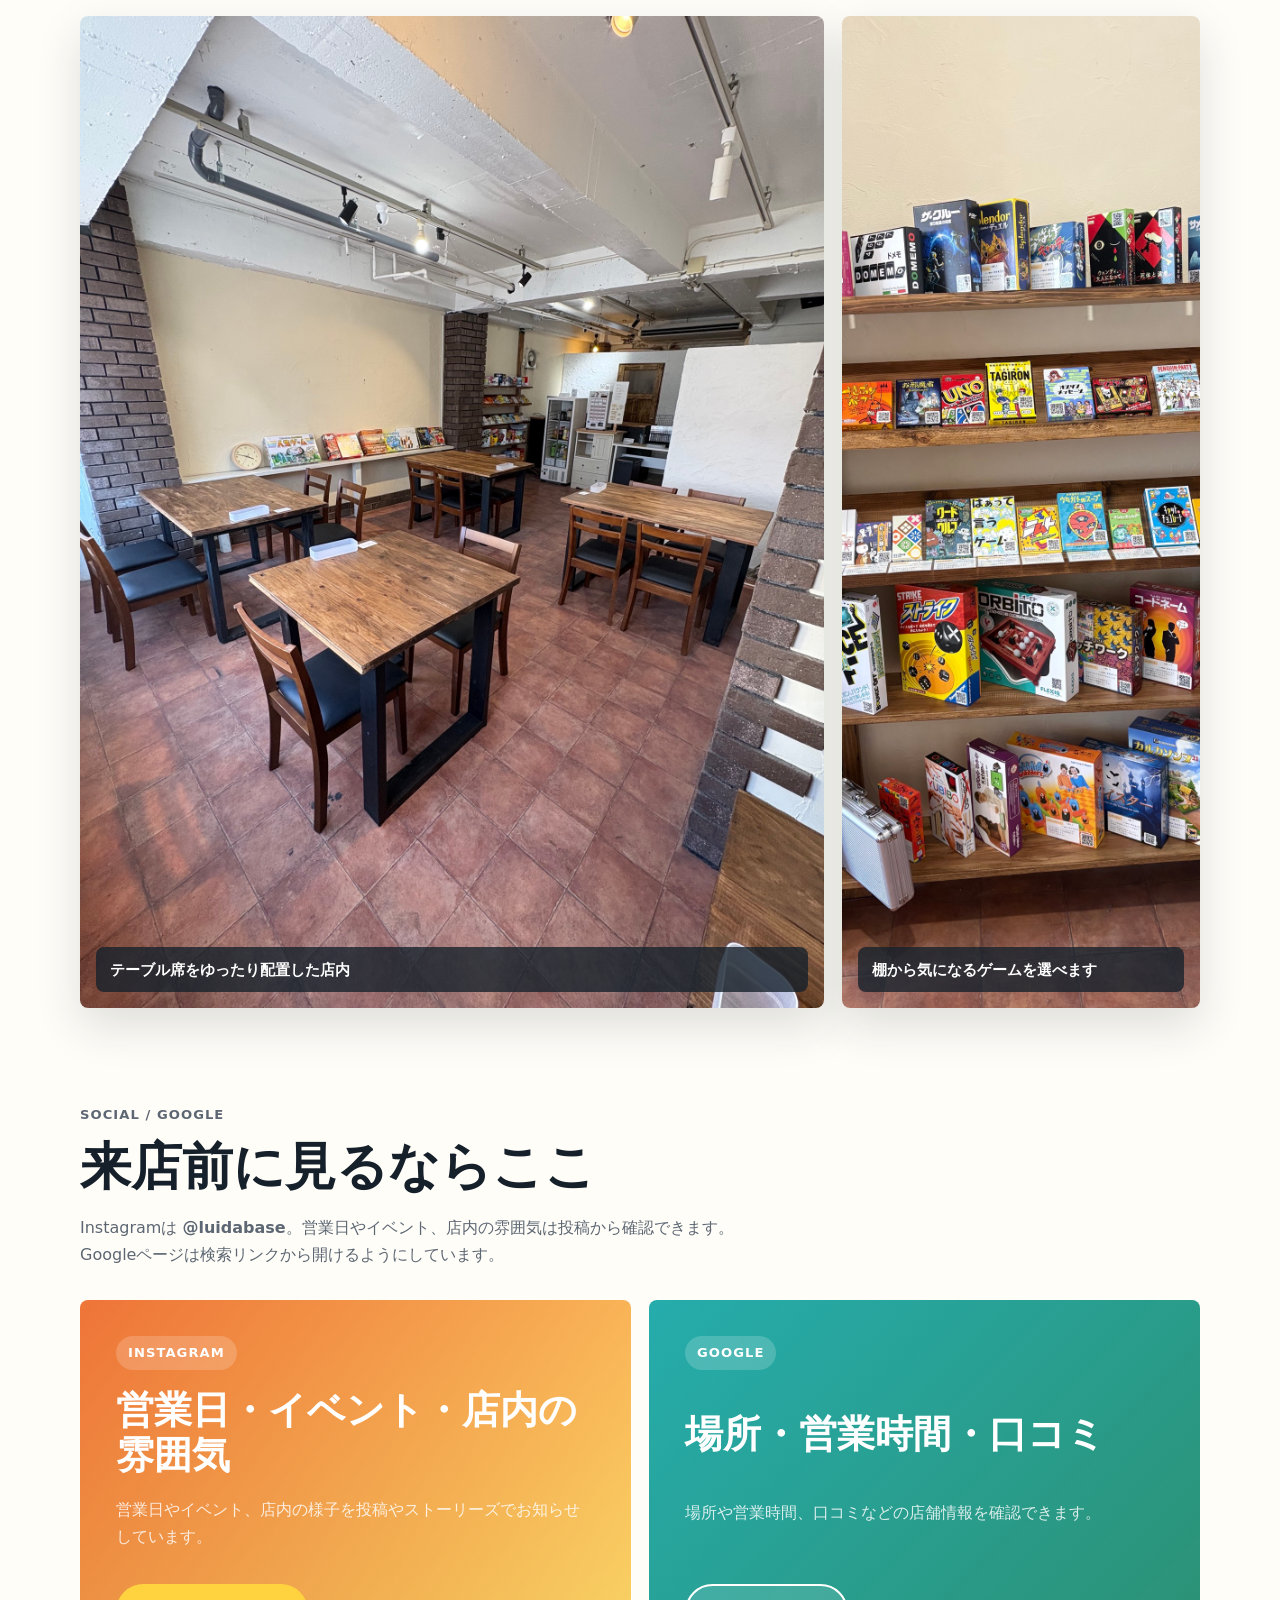
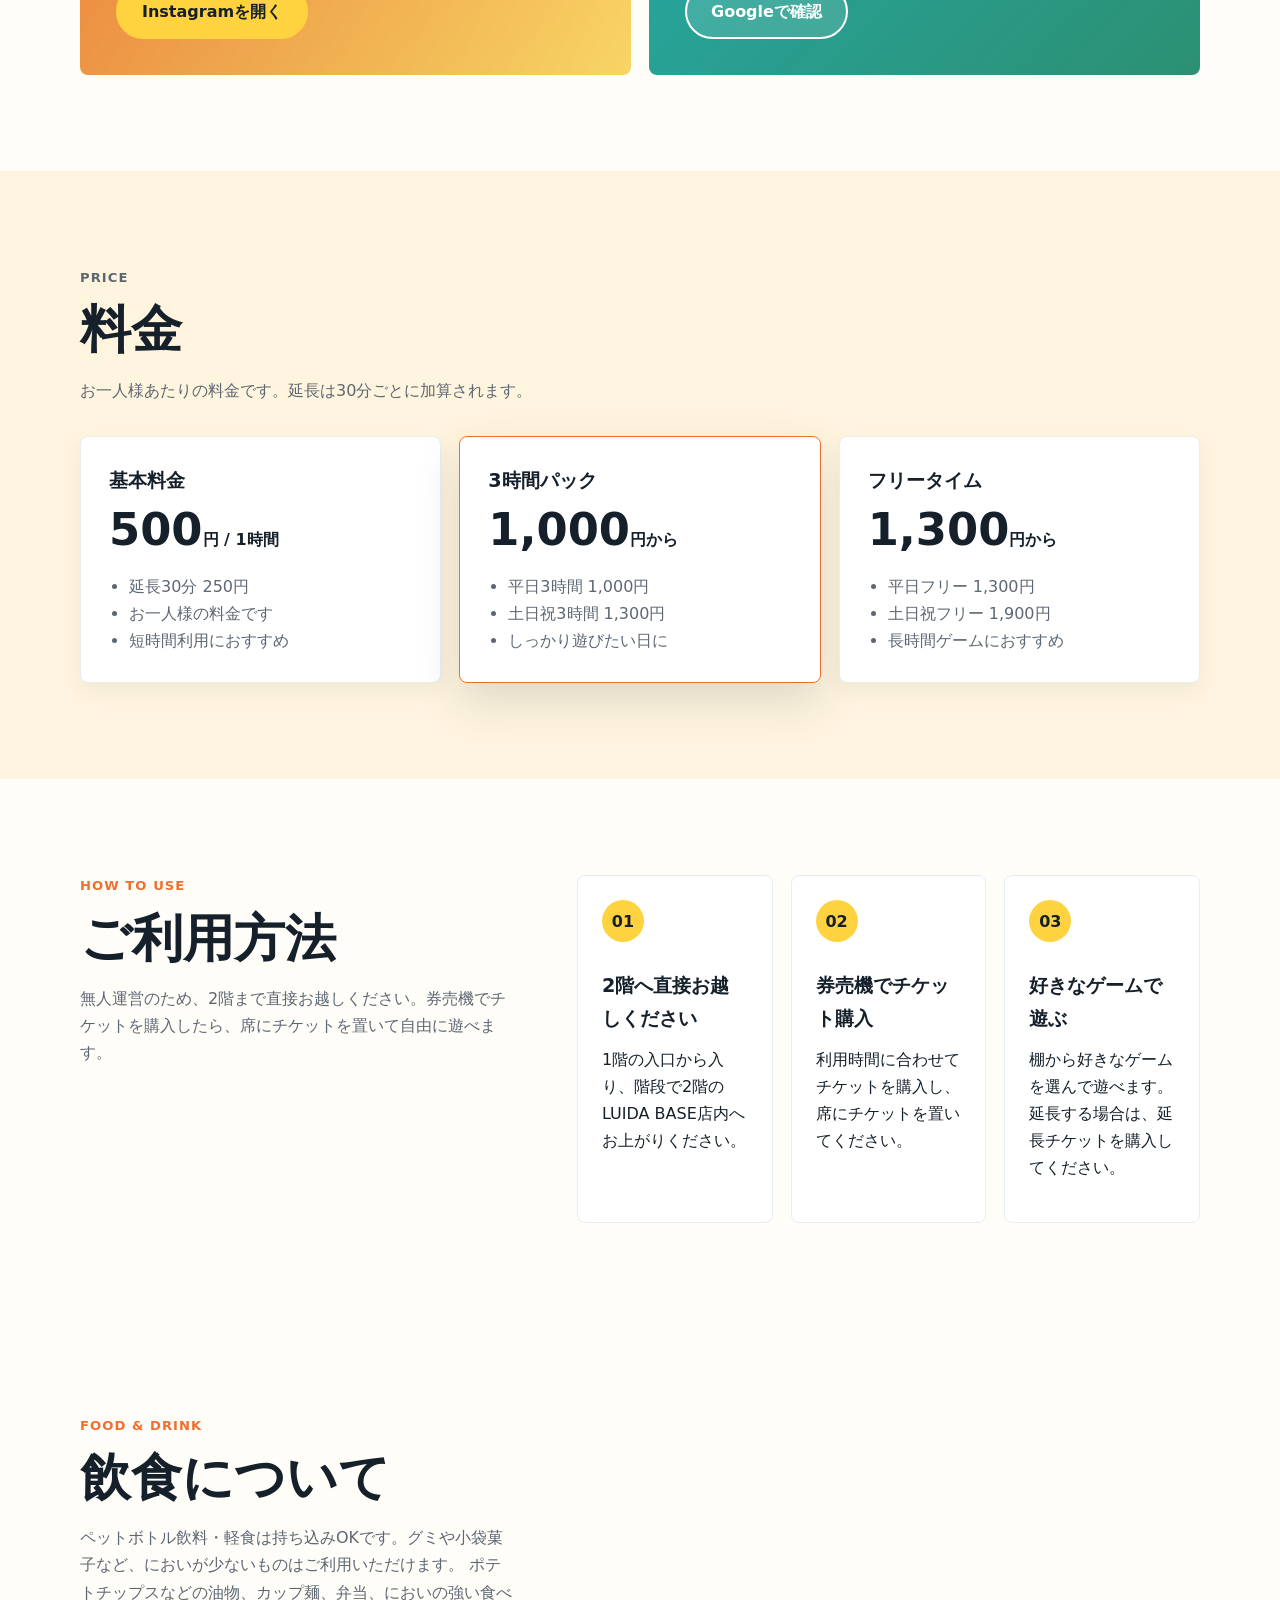
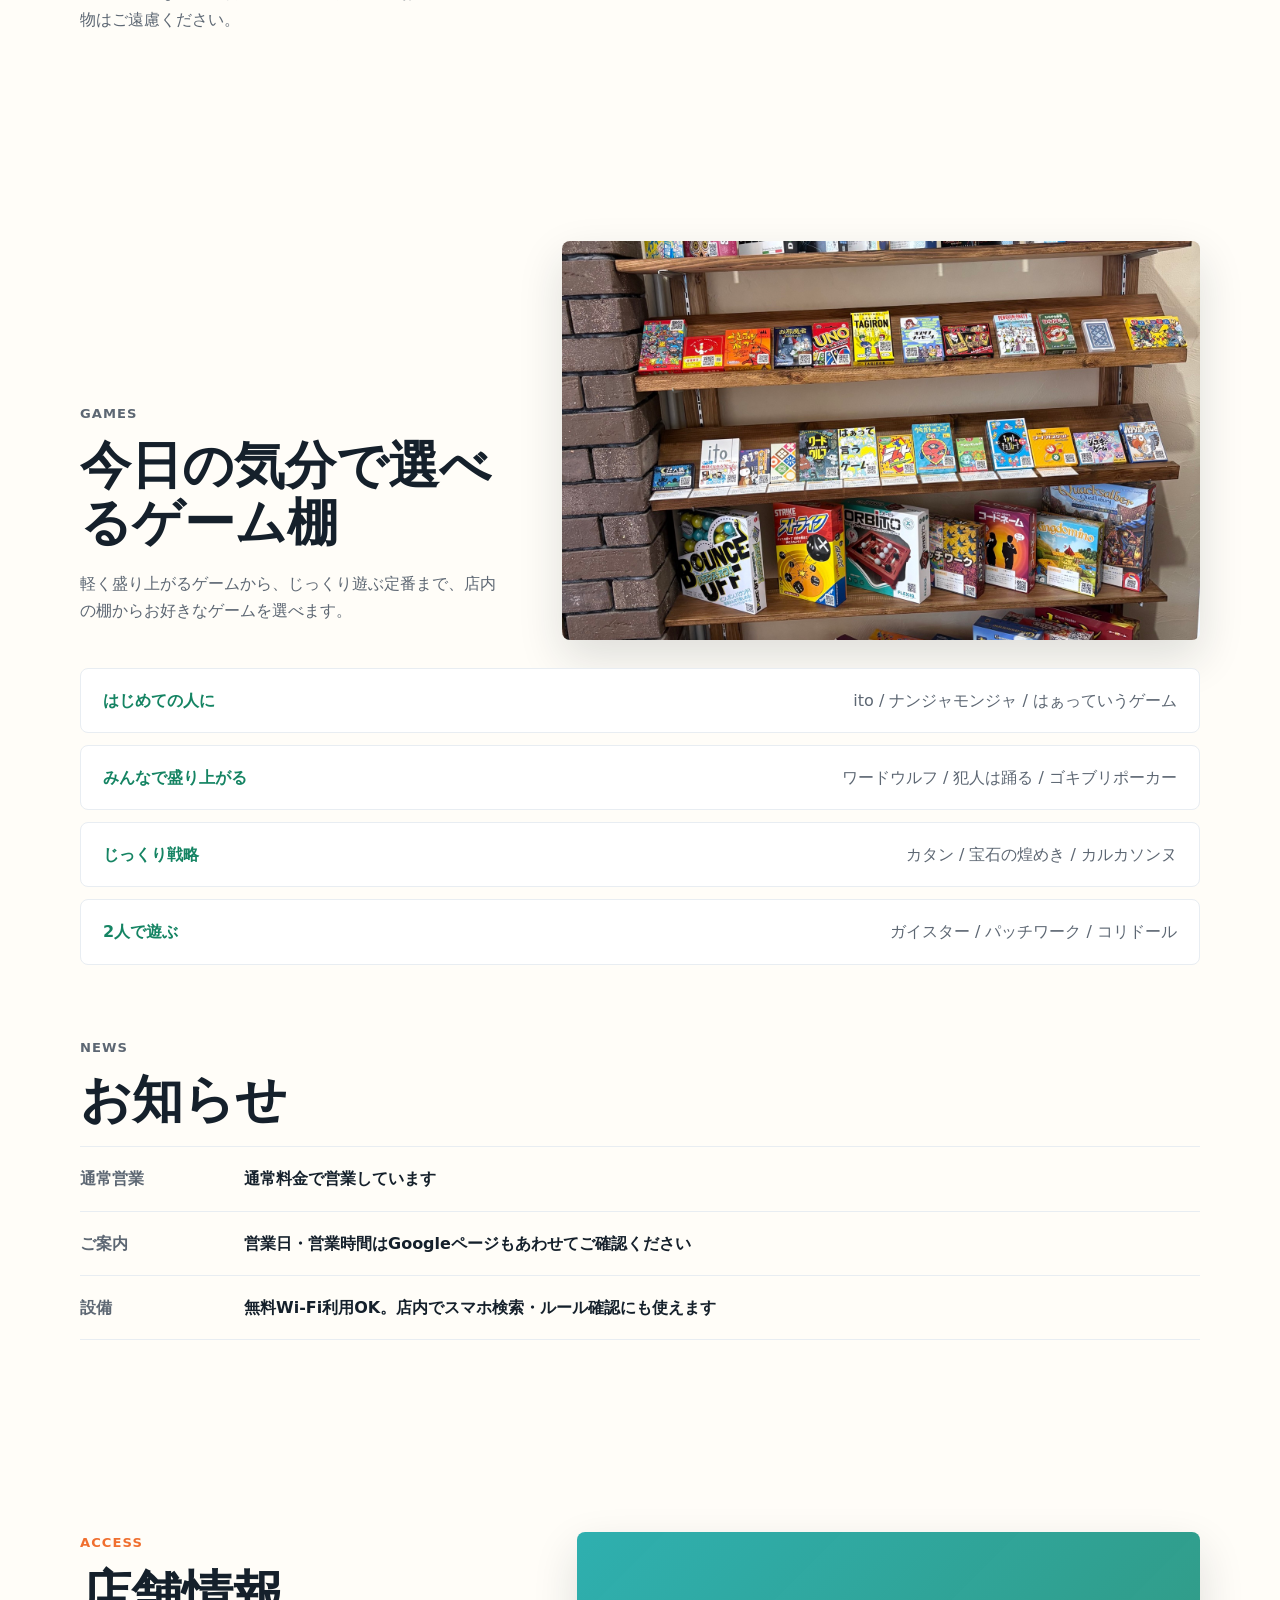
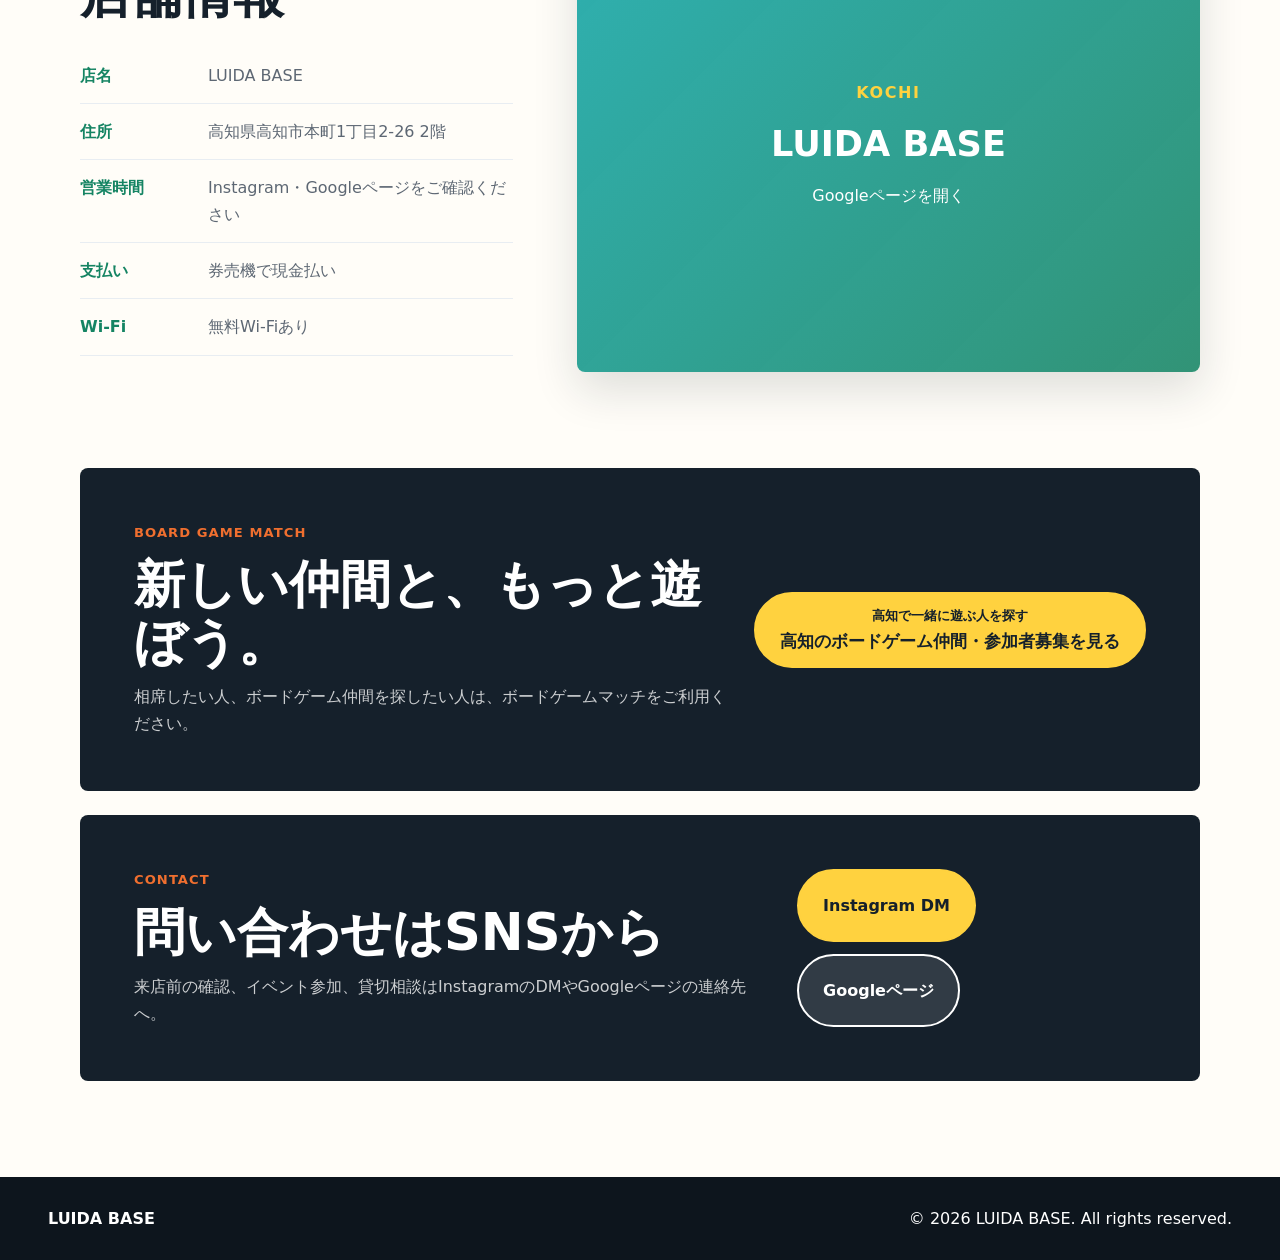
==== commit 14a4a883: "無人運営向けの案内文を整理" ====
--- a/index.html
+++ b/index.html
@@ -34,7 +34,7 @@
         <a href="#price">料金</a>
         <a href="#games">遊べるゲーム</a>
         <a href="#access">アクセス</a>
-        <a class="nav-reserve" href="#reserve">予約する</a>
+        <a class="nav-reserve" href="#reserve">問い合わせ</a>
       </nav>
     </header>
 
@@ -85,7 +85,7 @@
           <article>
             <span>01</span>
             <h3>初心者歓迎</h3>
-            <p>遊びたい雰囲気を伝えるだけでOK。ゲーム選びからルール確認までお手伝いします。</p>
+            <p>ゲーム棚や案内POPを見ながら、気になるゲームを自由に選べます。ルール確認は各ゲーム箱のQRコードや説明書をご利用ください。</p>
           </article>
           <article>
             <span>02</span>
@@ -183,6 +183,44 @@
         </div>
       </section>
 
+      <section class="section intro" id="how-to-use">
+        <div class="section-copy">
+          <p class="eyebrow">HOW TO USE</p>
+          <h2>ご利用方法</h2>
+          <p>
+            無人運営のため、2階まで直接お越しください。券売機でチケットを購入したら、席にチケットを置いて自由に遊べます。
+          </p>
+        </div>
+        <div class="feature-grid">
+          <article>
+            <span>01</span>
+            <h3>2階へ直接お越しください</h3>
+            <p>1階の入口から入り、階段で2階のLUIDA BASE店内へお上がりください。</p>
+          </article>
+          <article>
+            <span>02</span>
+            <h3>券売機でチケット購入</h3>
+            <p>利用時間に合わせてチケットを購入し、席にチケットを置いてください。</p>
+          </article>
+          <article>
+            <span>03</span>
+            <h3>好きなゲームで遊ぶ</h3>
+            <p>棚から好きなゲームを選んで遊べます。延長する場合は、延長チケットを購入してください。</p>
+          </article>
+        </div>
+      </section>
+
+      <section class="section intro" id="food-rule">
+        <div class="section-copy">
+          <p class="eyebrow">FOOD & DRINK</p>
+          <h2>飲食について</h2>
+          <p>
+            ペットボトル飲料・軽食は持ち込みOKです。グミや小袋菓子など、においが少ないものはご利用いただけます。
+            ポテトチップスなどの油物、カップ麺、弁当、においの強い食べ物はご遠慮ください。
+          </p>
+        </div>
+      </section>
+
       <section class="section games" id="games">
         <div class="games-layout">
           <div class="section-heading">
@@ -195,19 +233,19 @@
         <div class="game-list">
           <article>
             <strong>はじめての人に</strong>
-            <span>ito / コードネーム / ナンジャモンジャ</span>
+            <span>ito / ナンジャモンジャ / はぁっていうゲーム</span>
           </article>
           <article>
             <strong>みんなで盛り上がる</strong>
-            <span>ディクシット / テレストレーション / インサイダーゲーム</span>
+            <span>ワードウルフ / 犯人は踊る / ゴキブリポーカー</span>
           </article>
           <article>
             <strong>じっくり戦略</strong>
-            <span>カタン / 宝石の煌き / アズール</span>
+            <span>カタン / 宝石の煌めき / カルカソンヌ</span>
           </article>
           <article>
             <strong>2人で遊ぶ</strong>
-            <span>バトルライン / ガイスター / パッチワーク</span>
+            <span>ガイスター / パッチワーク / コリドール</span>
           </article>
         </div>
       </section>
@@ -275,16 +313,16 @@
             相席したい人、ボードゲーム仲間を探したい人は、ボードゲームマッチをご利用ください。
           </p>
         </div>
-       <a class="button primary match-button" href="https://boardgame-match.pages.dev/kochi-boardgame" target="_blank" rel="noopener noreferrer">
-  <span>高知で一緒に遊ぶ人を探す</span>
-  <strong>高知のボードゲーム仲間・参加者募集を見る</strong>
-</a>
+        <a class="button primary match-button" href="https://boardgame-match.pages.dev/kochi-boardgame" target="_blank" rel="noopener noreferrer">
+          <span>高知で一緒に遊ぶ人を探す</span>
+          <strong>高知のボードゲーム仲間・参加者募集を見る</strong>
+        </a>
       </section>
 
       <section class="reserve" id="reserve">
         <div>
-          <p class="eyebrow">RESERVATION</p>
-          <h2>予約・問い合わせはSNSから</h2>
+          <p class="eyebrow">CONTACT</p>
+          <h2>問い合わせはSNSから</h2>
           <p>
             来店前の確認、イベント参加、貸切相談はInstagramのDMやGoogleページの連絡先へ。
           </p>
@@ -303,4 +341,4 @@
 
     <script src="./script.js"></script>
   </body>
-</html>
+</html>
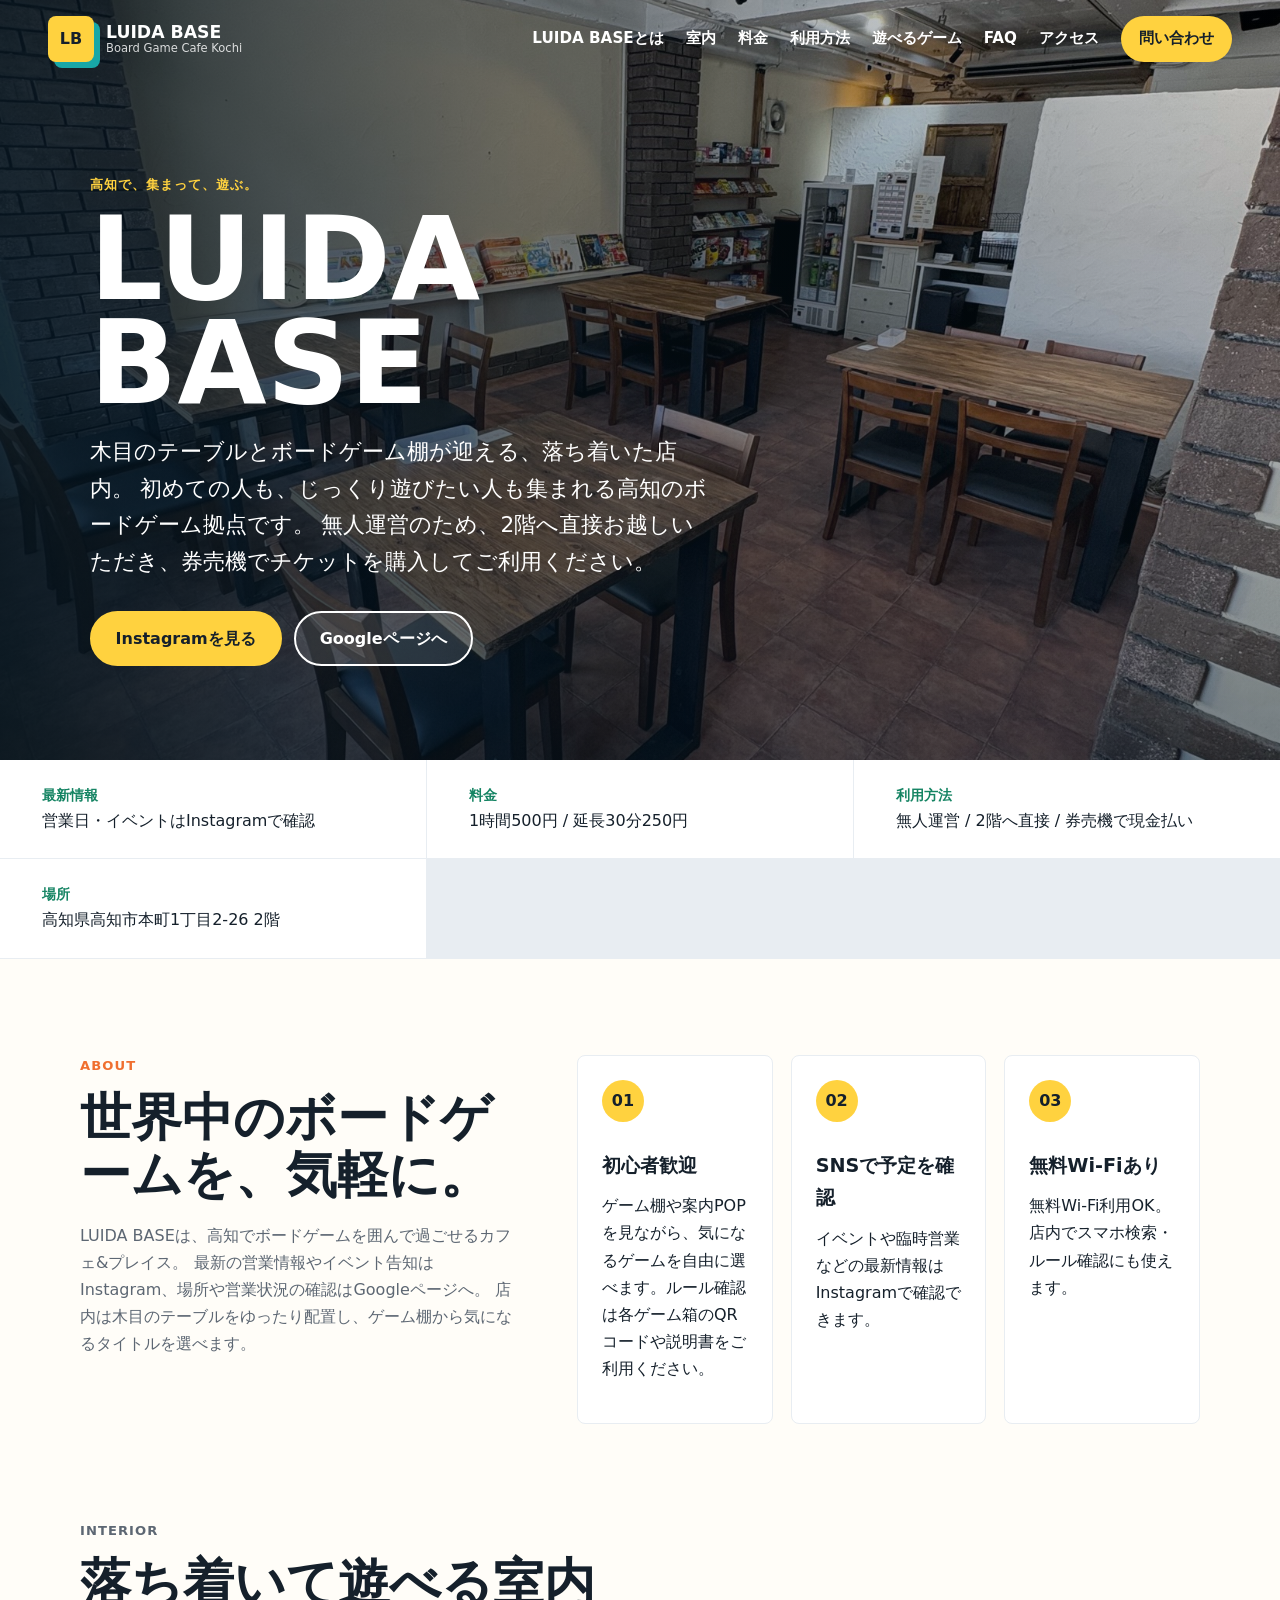
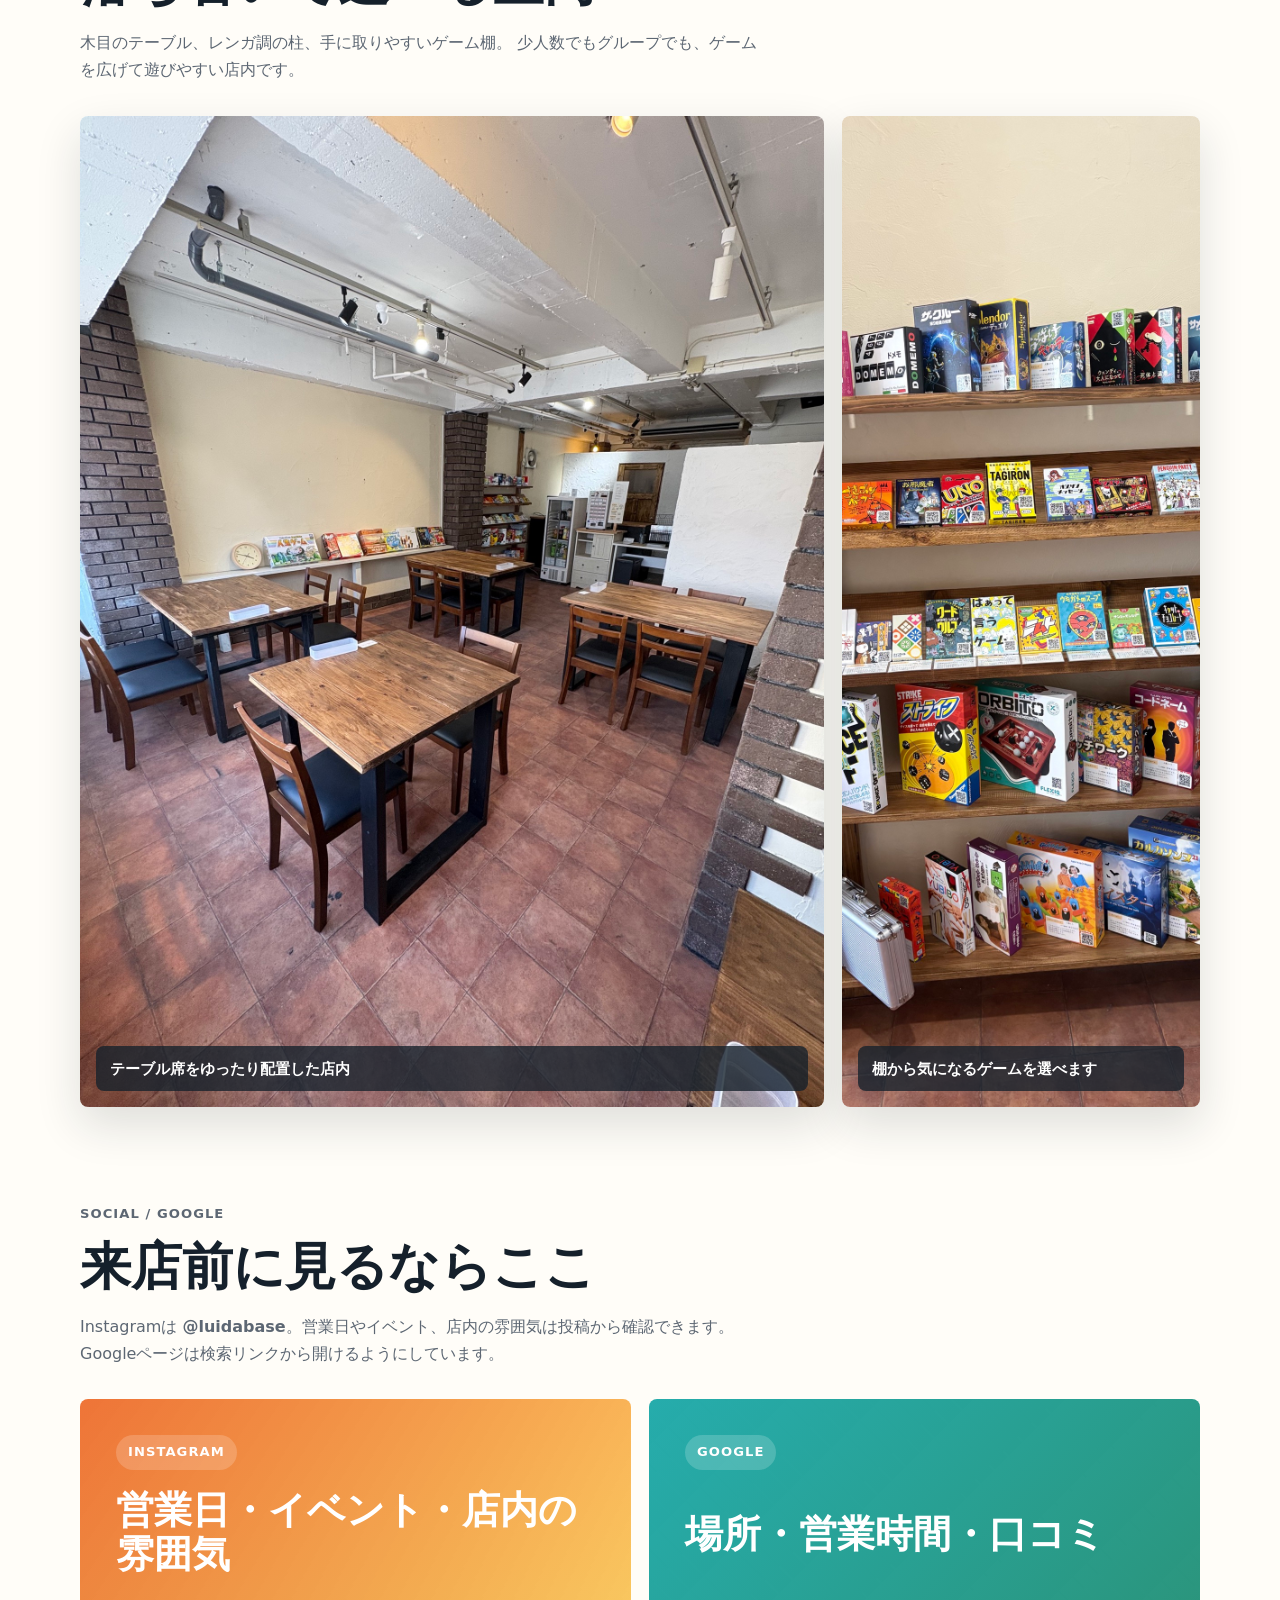
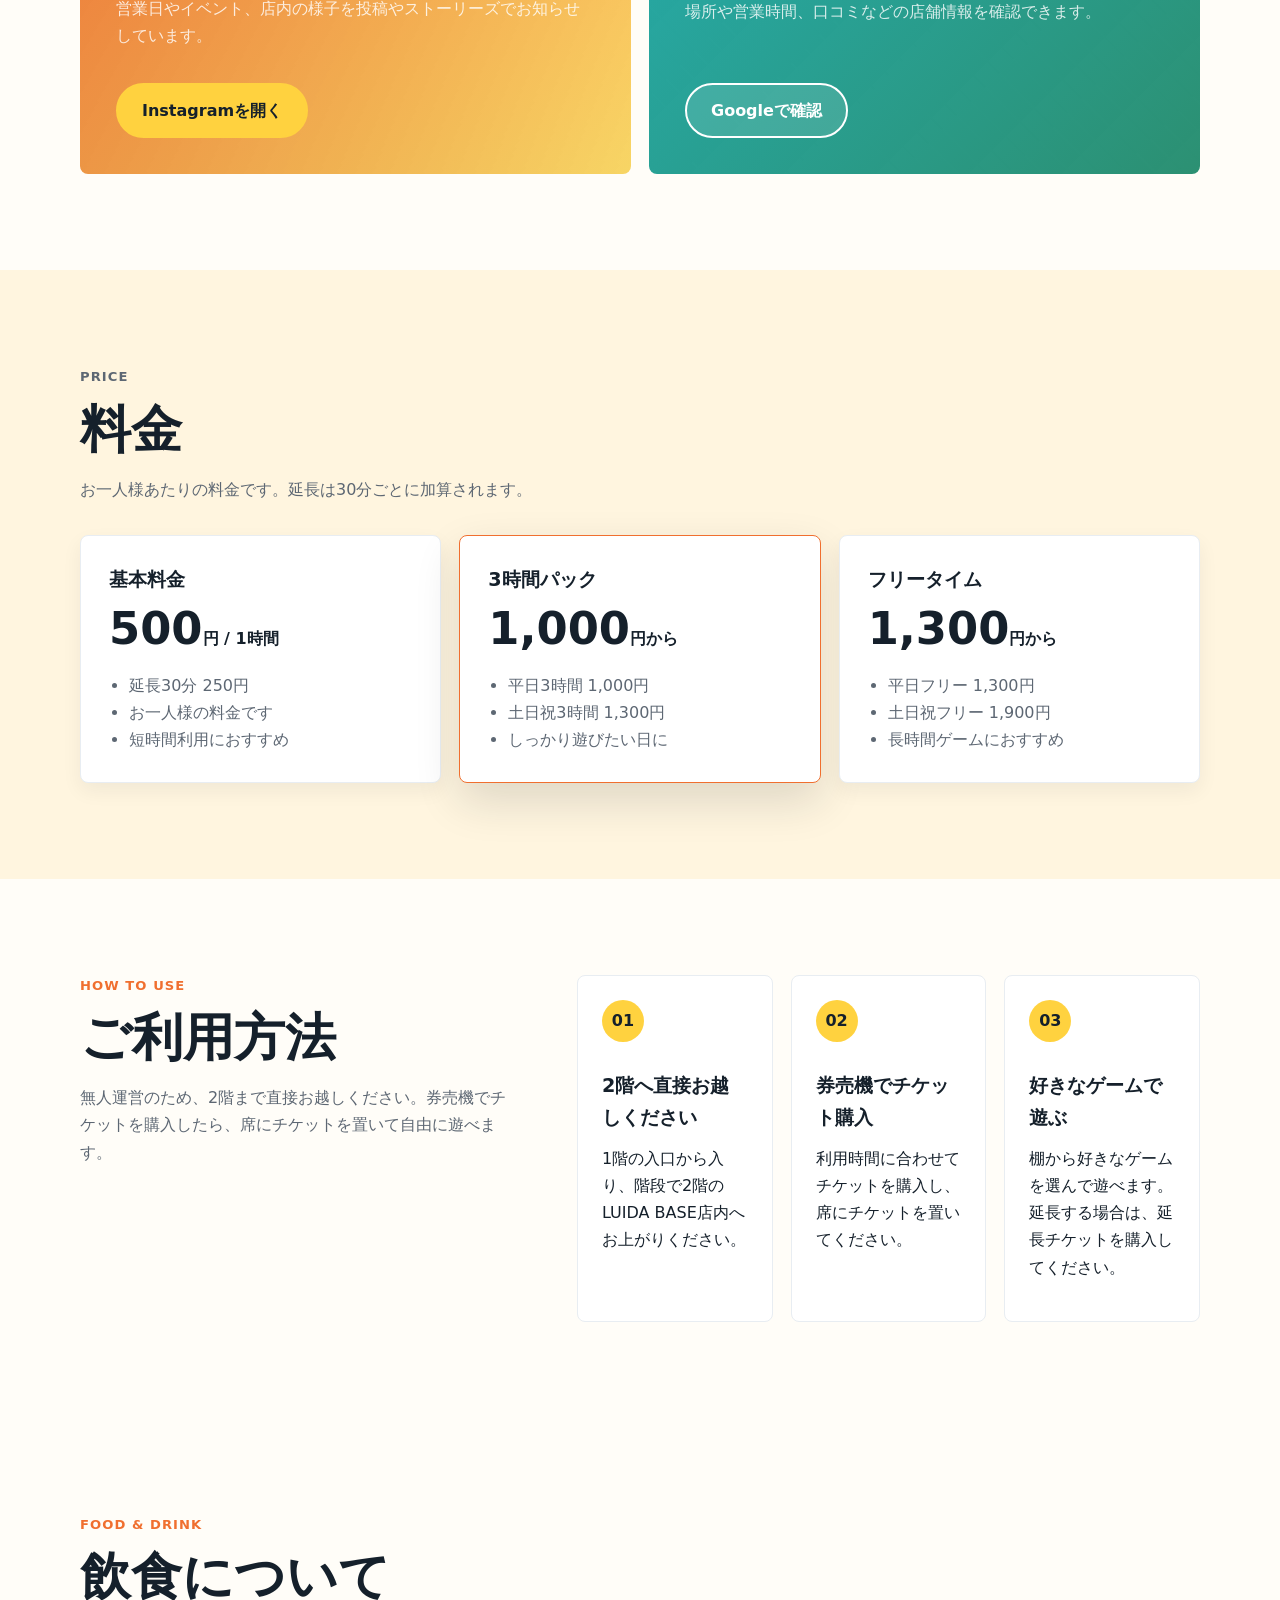
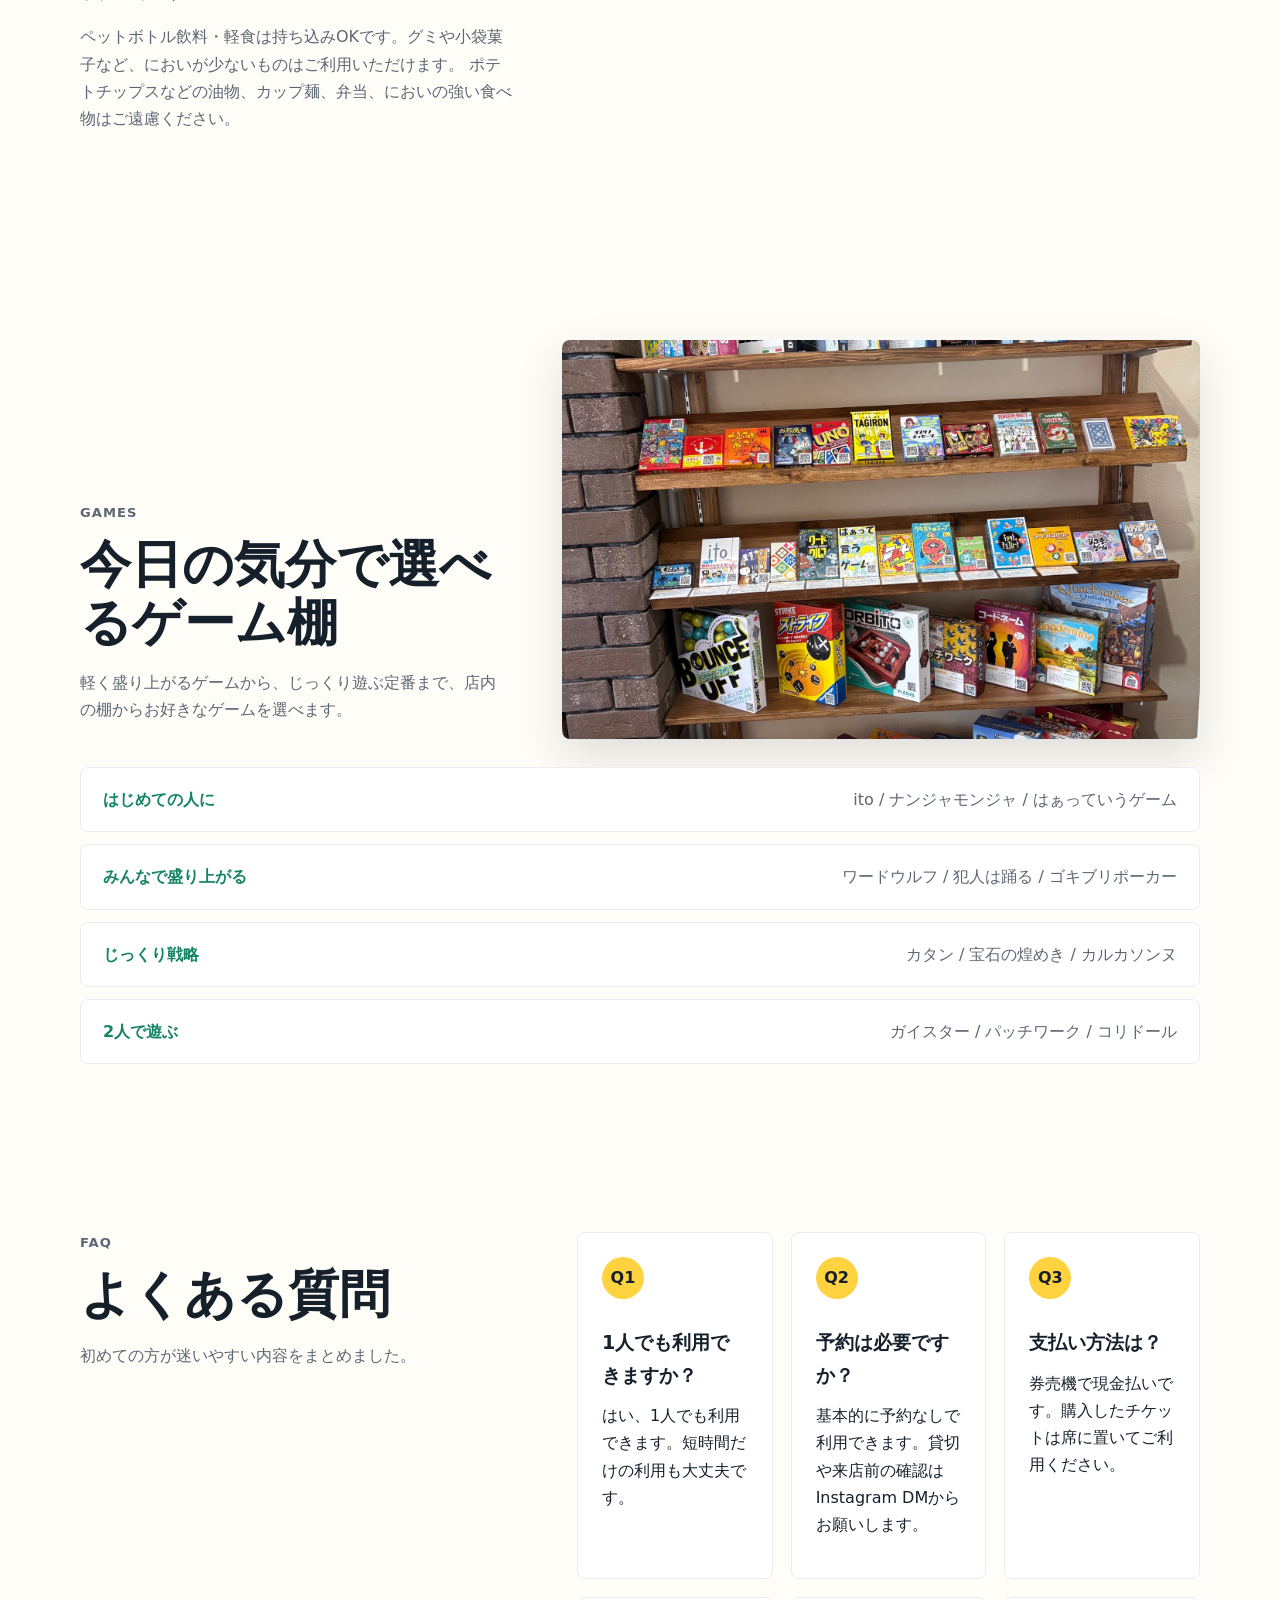
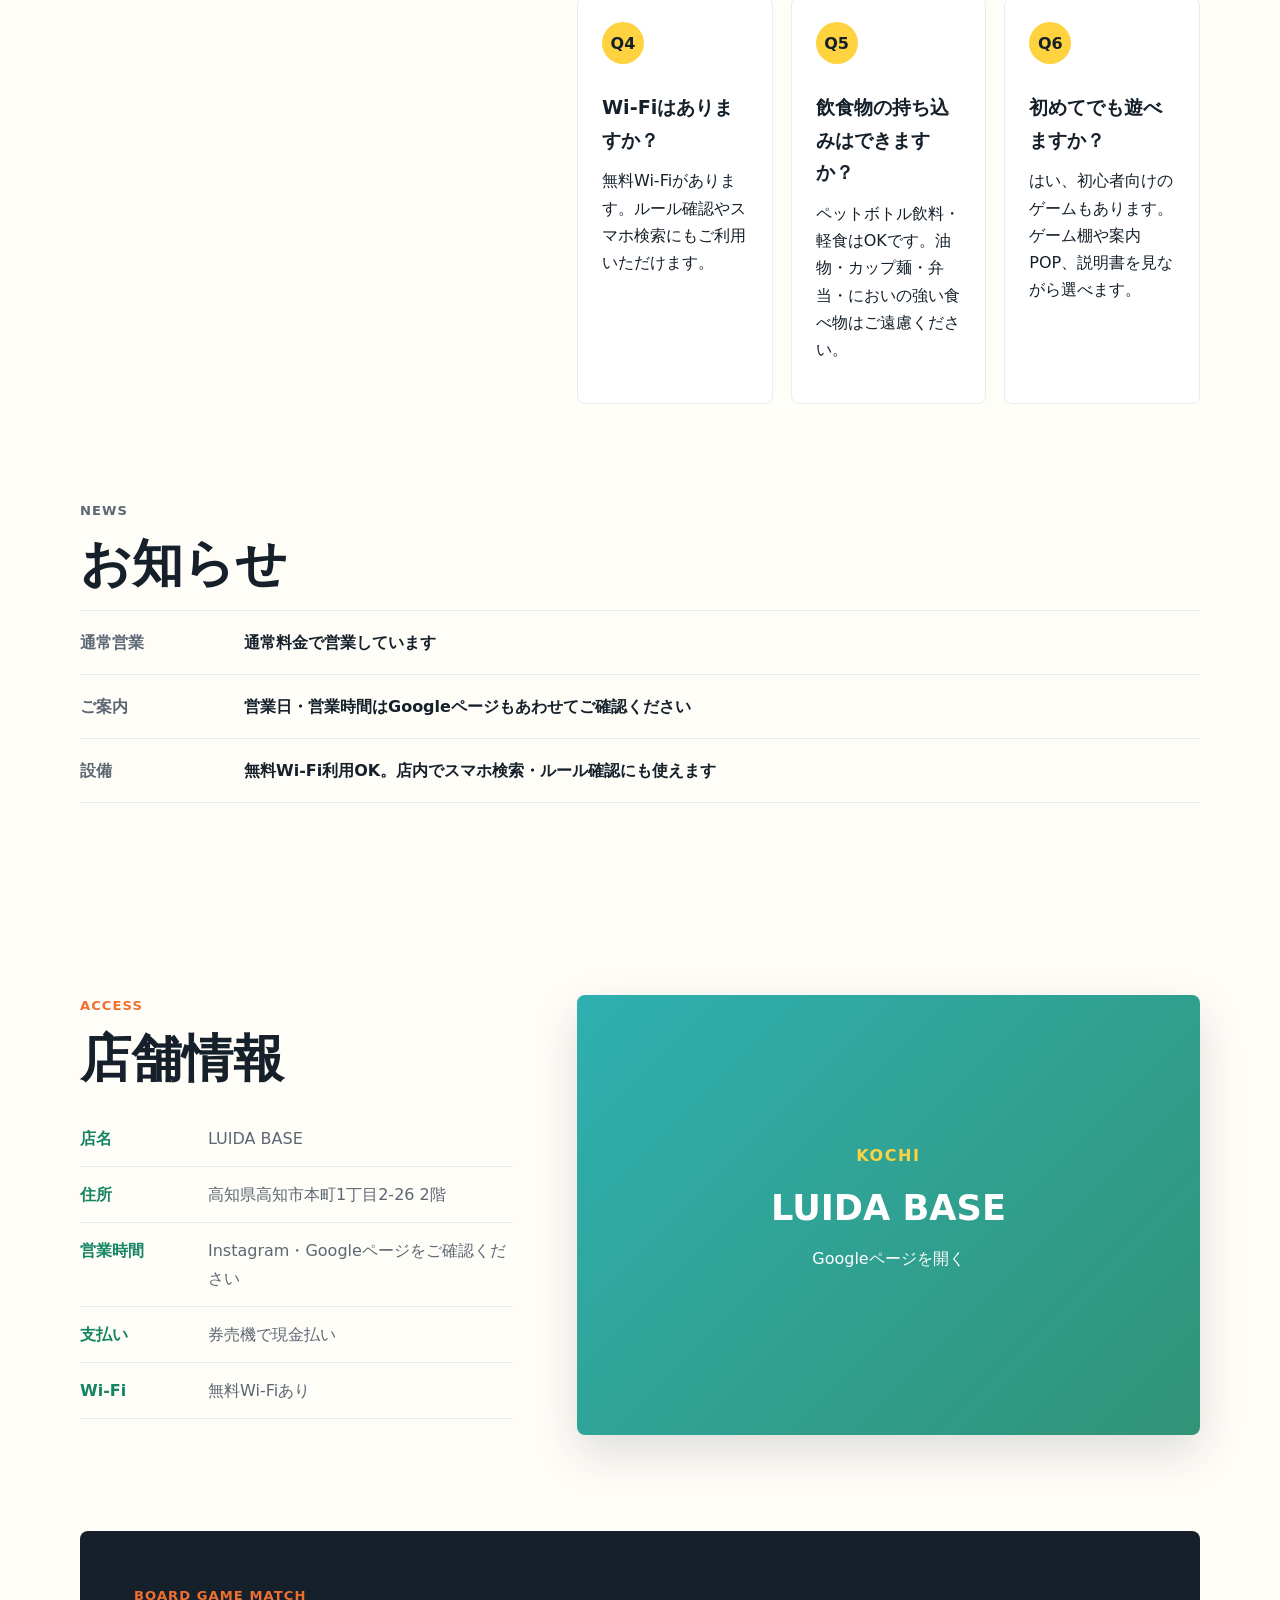
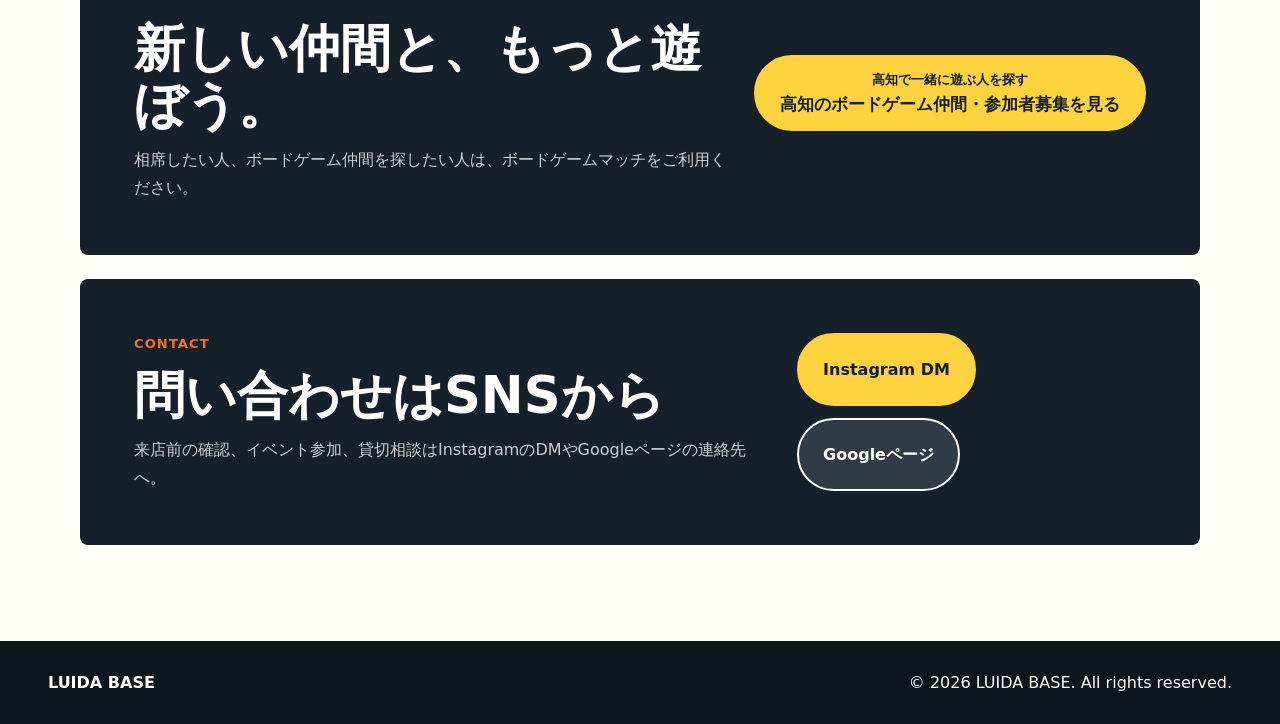
==== commit 1a2d913f: "FAQとSEO基本ファイルを追加" ====
--- a/index.html
+++ b/index.html
@@ -6,7 +6,7 @@
     <title>LUIDA BASE | 高知のボードゲームカフェ</title>
     <meta
       name="description"
-      content="高知のボードゲームカフェ LUIDA BASE。初心者歓迎、手ぶらで遊べるボードゲームとカフェ時間。料金、Instagramの最新情報、Googleページ、アクセスをご案内します。"
+      content="高知市本町の無人ボードゲームカフェ LUIDA BASE。1時間500円から、無料Wi-Fiあり。料金、利用方法、飲食ルール、Instagramの最新情報、Googleページ、アクセスをご案内します。"
     >
     <link rel="icon" type="image/svg+xml" href="./favicon.svg">
     <link rel="icon" type="image/png" href="./favicon.png">
@@ -30,9 +30,10 @@
       <nav class="site-nav" id="site-nav" data-nav>
         <a href="#about">LUIDA BASEとは</a>
         <a href="#interior">室内</a>
-        <a href="#social">SNS</a>
         <a href="#price">料金</a>
+        <a href="#how-to-use">利用方法</a>
         <a href="#games">遊べるゲーム</a>
+        <a href="#faq">FAQ</a>
         <a href="#access">アクセス</a>
         <a class="nav-reserve" href="#reserve">問い合わせ</a>
       </nav>
@@ -48,6 +49,7 @@
           <p class="lead">
             木目のテーブルとボードゲーム棚が迎える、落ち着いた店内。
             初めての人も、じっくり遊びたい人も集まれる高知のボードゲーム拠点です。
+            無人運営のため、2階へ直接お越しいただき、券売機でチケットを購入してご利用ください。
           </p>
           <div class="hero-actions">
             <a class="button primary" href="#social">Instagramを見る</a>
@@ -64,6 +66,10 @@
         <div>
           <strong>料金</strong>
           <span>1時間500円 / 延長30分250円</span>
+        </div>
+        <div>
+          <strong>利用方法</strong>
+          <span>無人運営 / 2階へ直接 / 券売機で現金払い</span>
         </div>
         <div>
           <strong>場所</strong>
@@ -250,6 +256,46 @@
         </div>
       </section>
 
+      <section class="section intro" id="faq">
+        <div class="section-heading compact">
+          <p class="eyebrow">FAQ</p>
+          <h2>よくある質問</h2>
+          <p>初めての方が迷いやすい内容をまとめました。</p>
+        </div>
+        <div class="feature-grid">
+          <article>
+            <span>Q1</span>
+            <h3>1人でも利用できますか？</h3>
+            <p>はい、1人でも利用できます。短時間だけの利用も大丈夫です。</p>
+          </article>
+          <article>
+            <span>Q2</span>
+            <h3>予約は必要ですか？</h3>
+            <p>基本的に予約なしで利用できます。貸切や来店前の確認はInstagram DMからお願いします。</p>
+          </article>
+          <article>
+            <span>Q3</span>
+            <h3>支払い方法は？</h3>
+            <p>券売機で現金払いです。購入したチケットは席に置いてご利用ください。</p>
+          </article>
+          <article>
+            <span>Q4</span>
+            <h3>Wi-Fiはありますか？</h3>
+            <p>無料Wi-Fiがあります。ルール確認やスマホ検索にもご利用いただけます。</p>
+          </article>
+          <article>
+            <span>Q5</span>
+            <h3>飲食物の持ち込みはできますか？</h3>
+            <p>ペットボトル飲料・軽食はOKです。油物・カップ麺・弁当・においの強い食べ物はご遠慮ください。</p>
+          </article>
+          <article>
+            <span>Q6</span>
+            <h3>初めてでも遊べますか？</h3>
+            <p>はい、初心者向けのゲームもあります。ゲーム棚や案内POP、説明書を見ながら選べます。</p>
+          </article>
+        </div>
+      </section>
+
       <section class="section news">
         <div class="section-heading compact">
           <p class="eyebrow">NEWS</p>
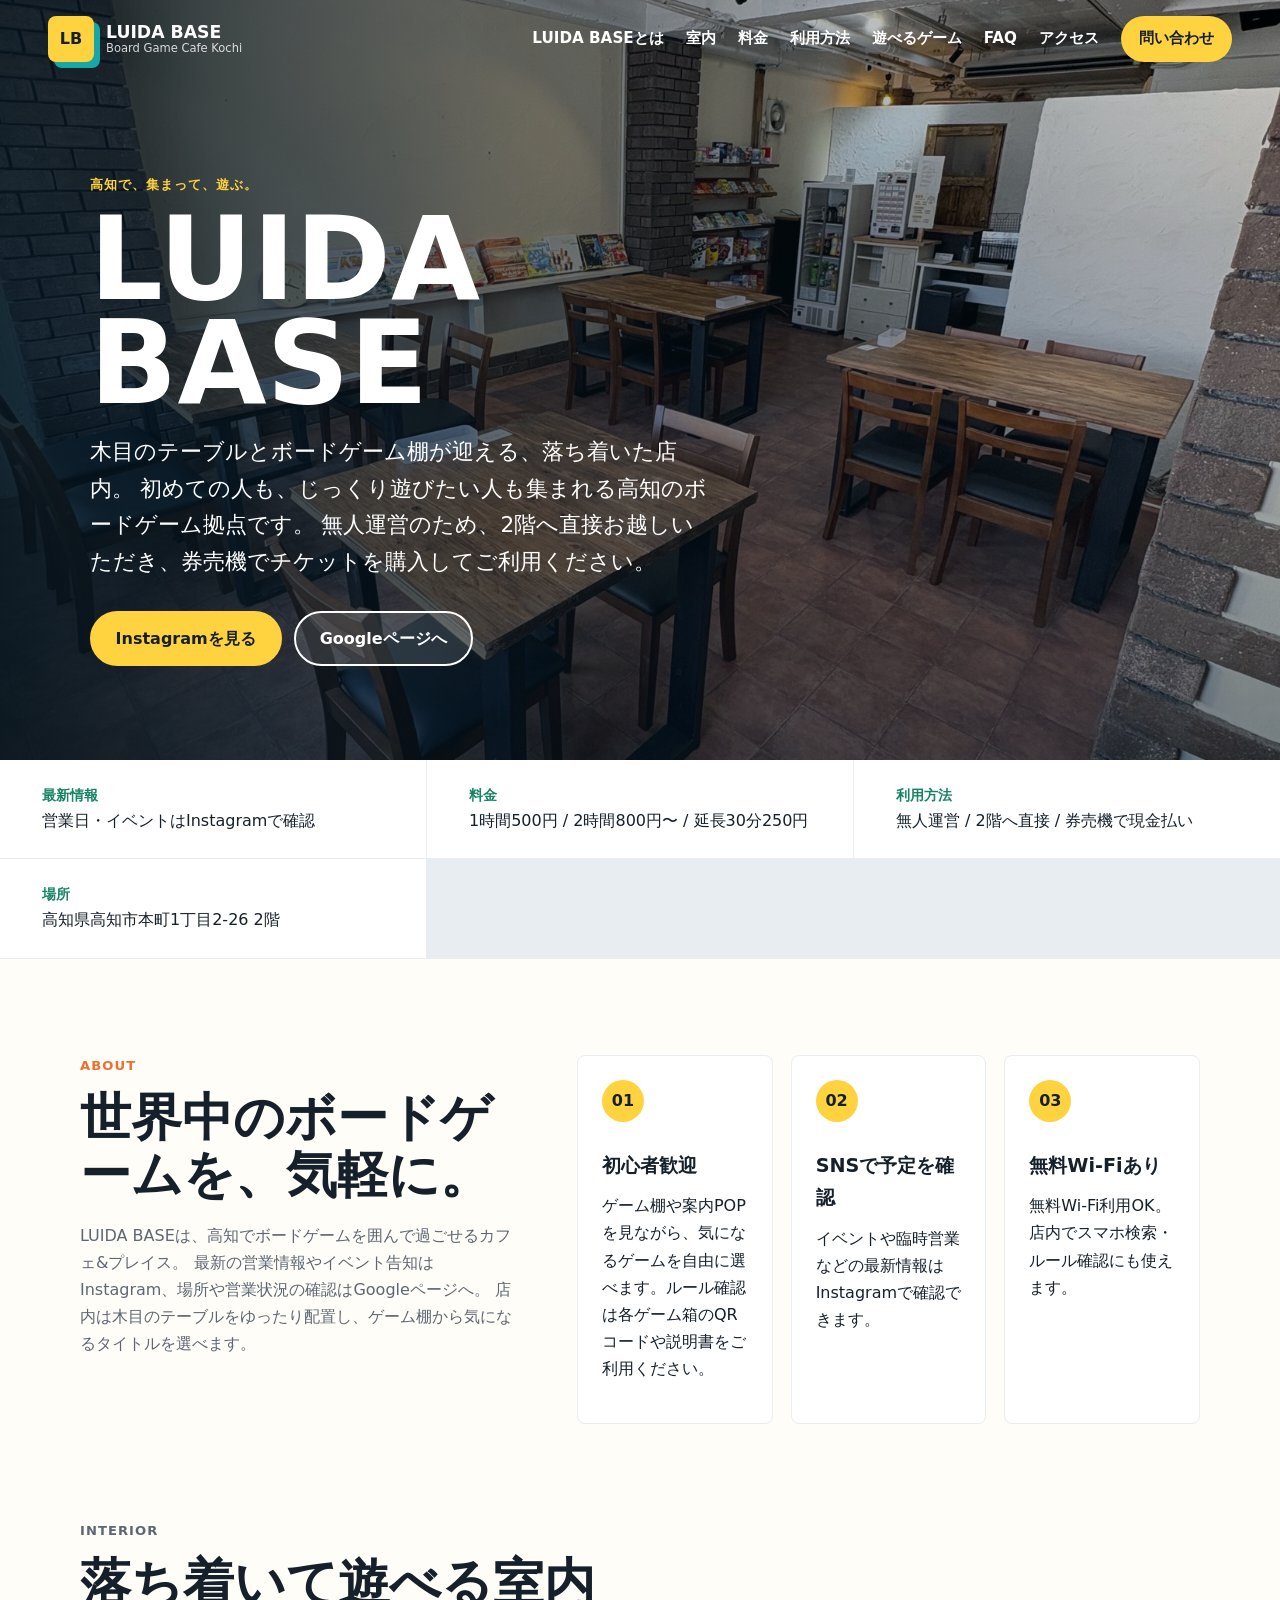
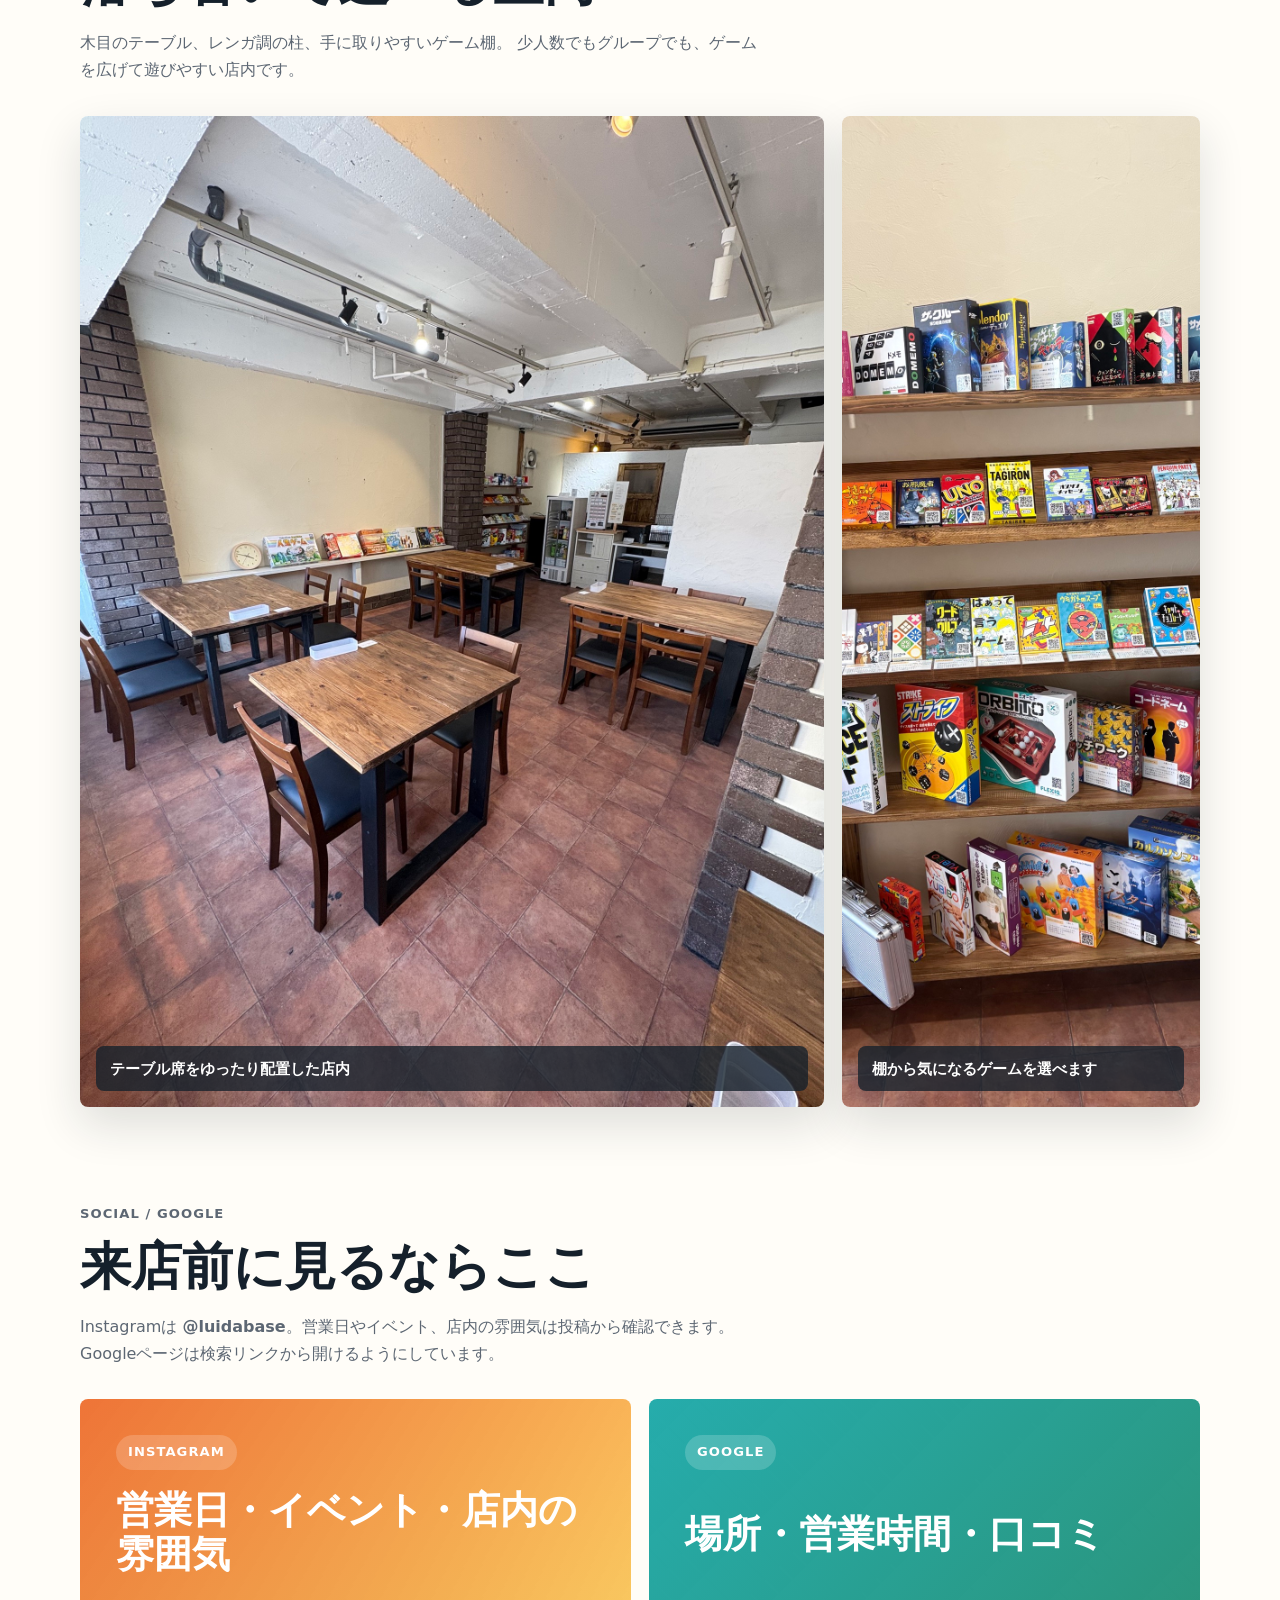
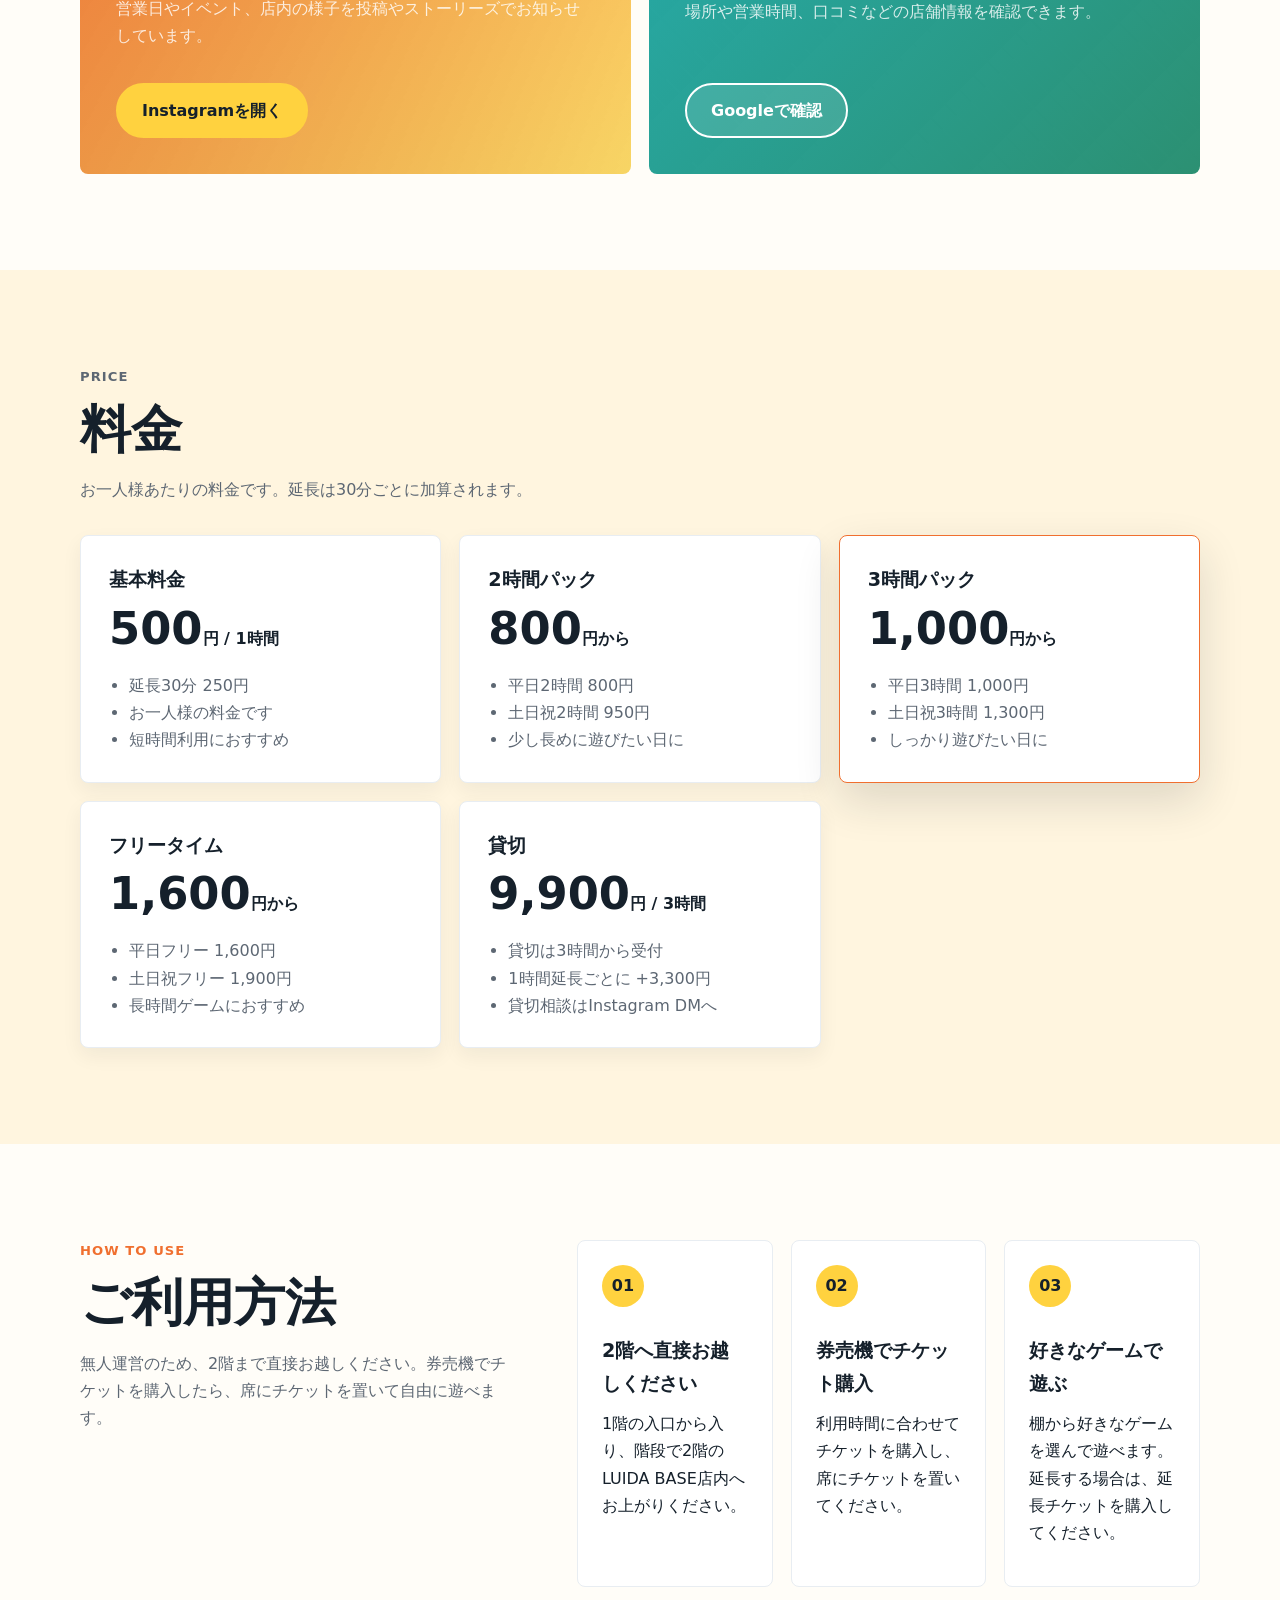
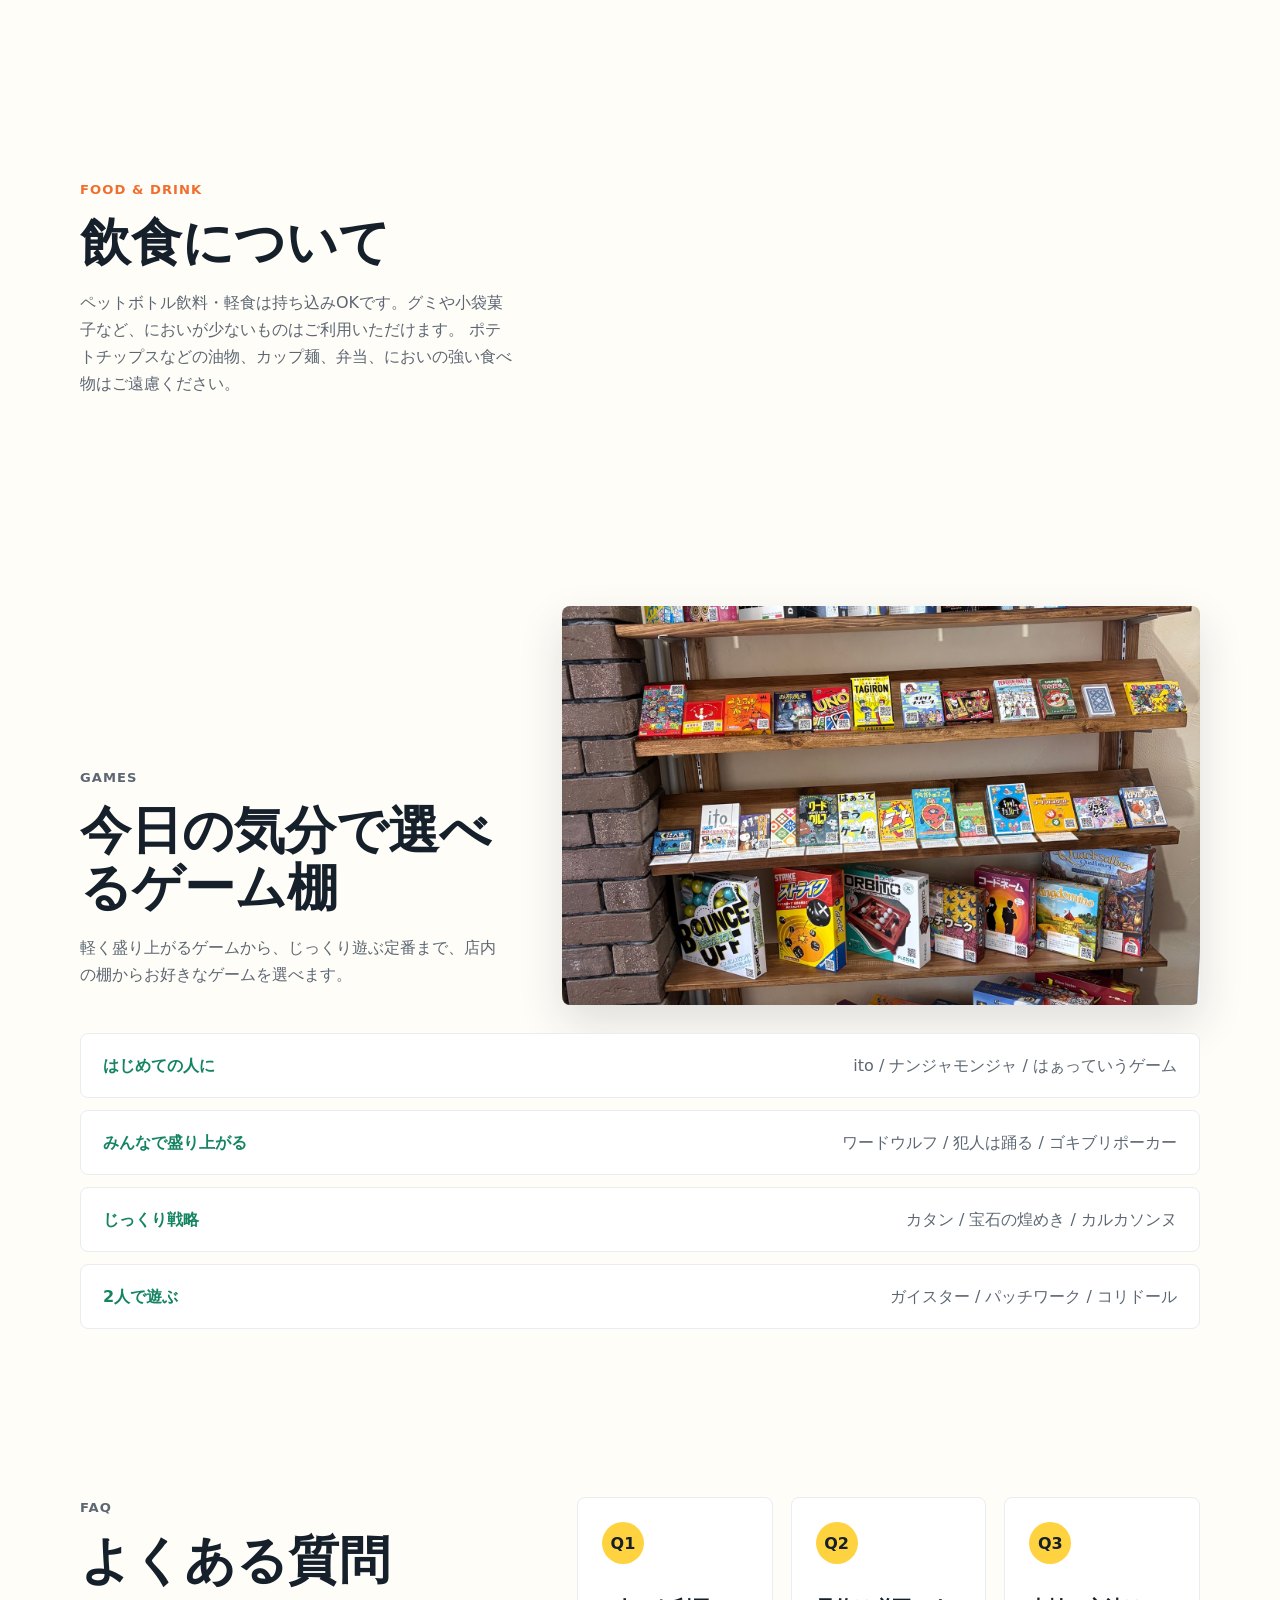
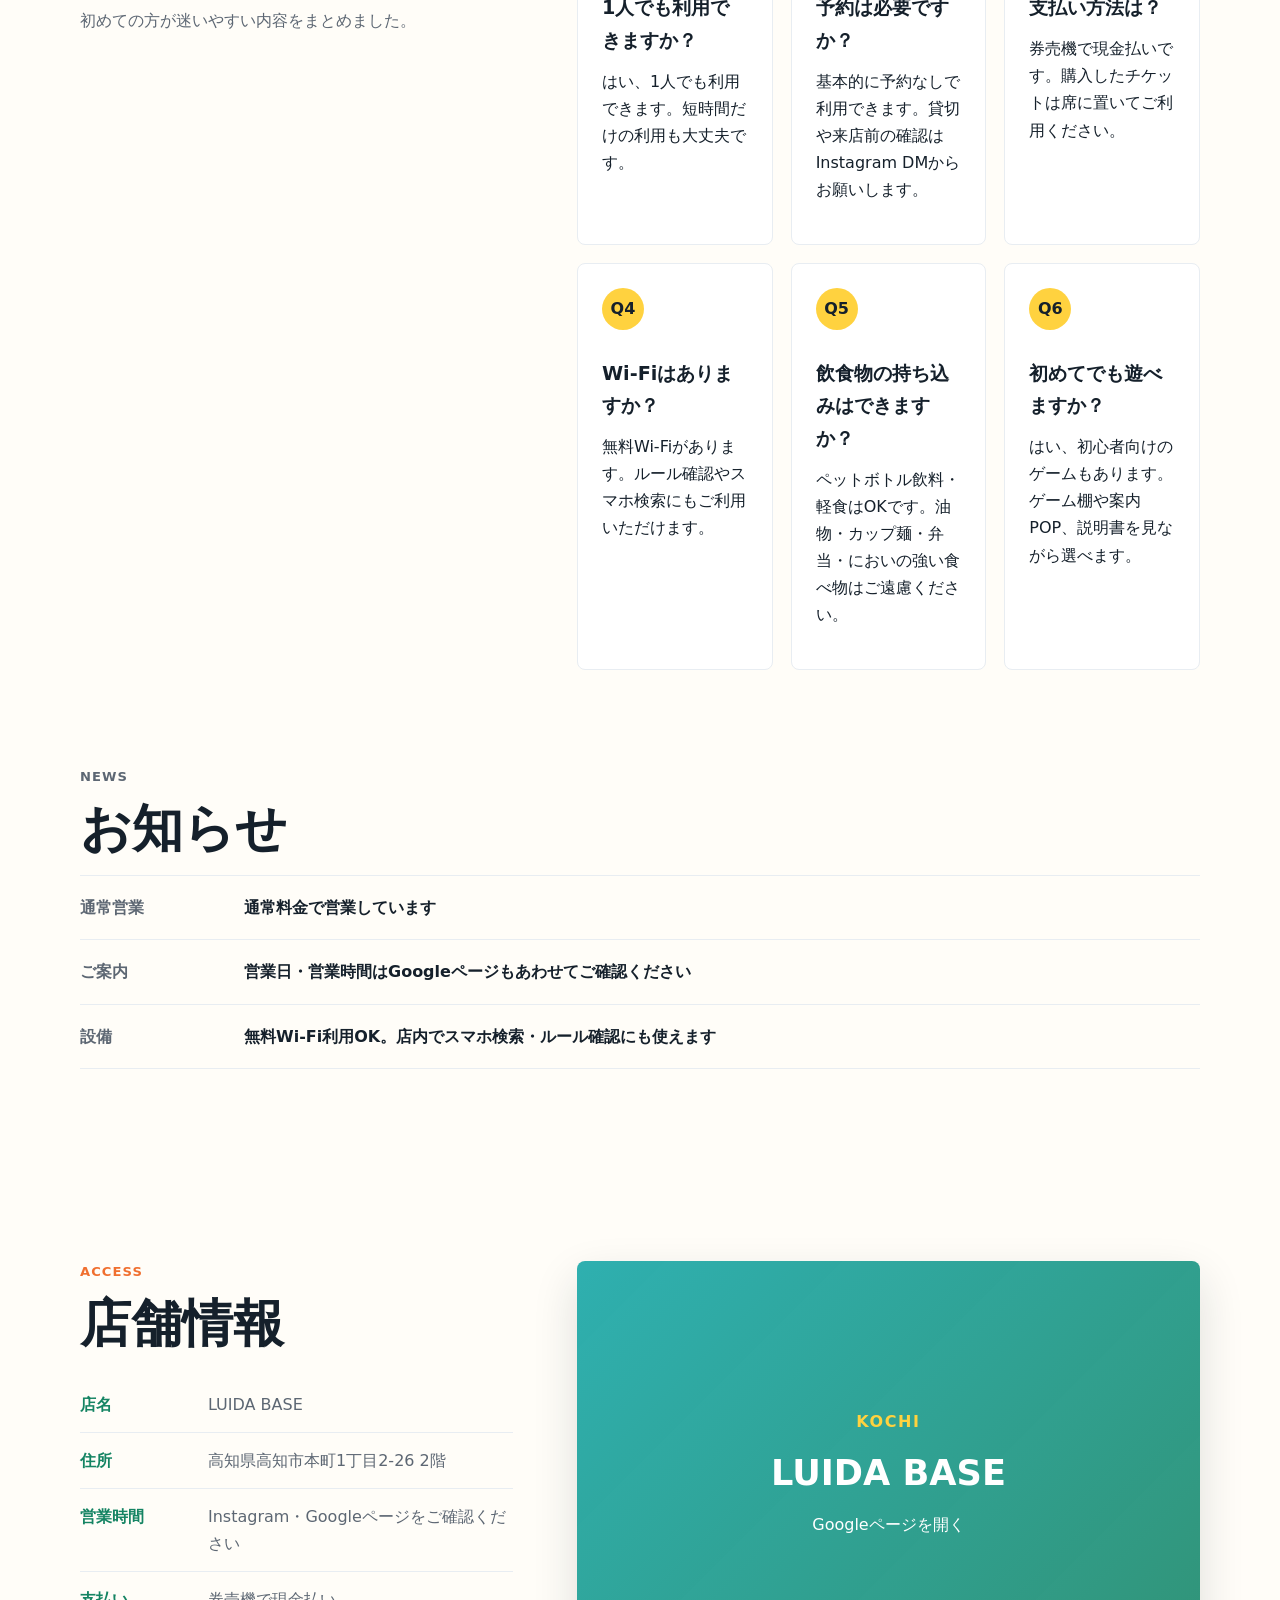
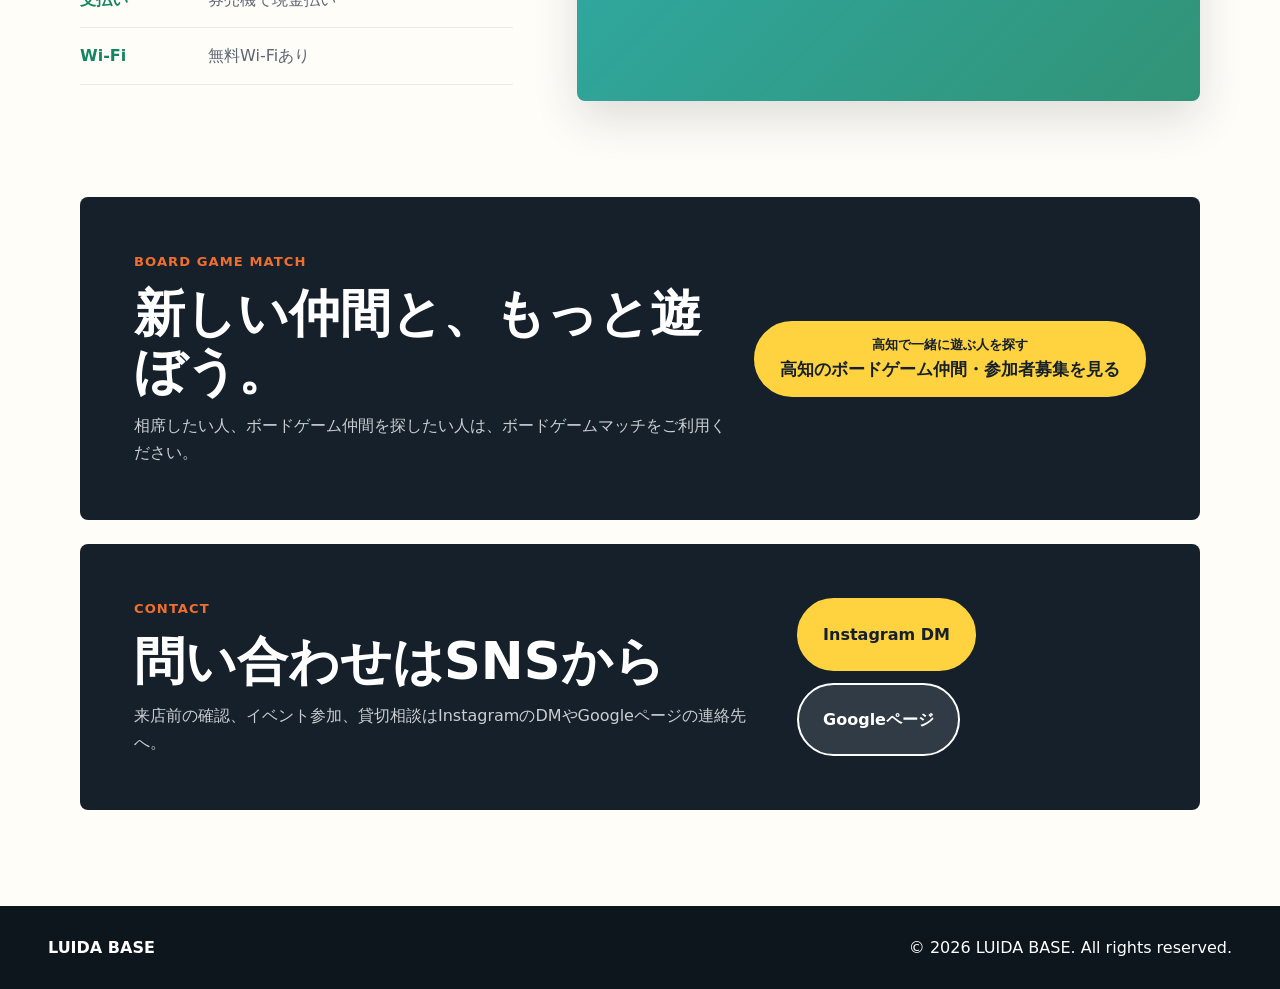
==== commit af7eb4f9: "料金表を店内POPに合わせて更新" ====
--- a/index.html
+++ b/index.html
@@ -12,6 +12,9 @@
     <link rel="icon" type="image/png" href="./favicon.png">
     <link rel="apple-touch-icon" href="./favicon.png">
     <link rel="stylesheet" href="./style.css">
+    <!-- Cloudflare Web Analytics -->
+    <script type="module" src="https://static.cloudflareinsights.com/beacon.min.js" data-cf-beacon='{"token":"a13436e70f354d9ea78dab34c836ed6d"}'></script>
+    <!-- End Cloudflare Web Analytics -->
   </head>
   <body>
     <header class="site-header" data-header>
@@ -65,7 +68,7 @@
         </div>
         <div>
           <strong>料金</strong>
-          <span>1時間500円 / 延長30分250円</span>
+          <span>1時間500円 / 2時間800円〜 / 延長30分250円</span>
         </div>
         <div>
           <strong>利用方法</strong>
@@ -168,6 +171,15 @@
               <li>短時間利用におすすめ</li>
             </ul>
           </article>
+          <article class="price-card">
+            <h3>2時間パック</h3>
+            <p class="price"><span>800</span>円から</p>
+            <ul>
+              <li>平日2時間 800円</li>
+              <li>土日祝2時間 950円</li>
+              <li>少し長めに遊びたい日に</li>
+            </ul>
+          </article>
           <article class="price-card featured">
             <h3>3時間パック</h3>
             <p class="price"><span>1,000</span>円から</p>
@@ -179,11 +191,20 @@
           </article>
           <article class="price-card">
             <h3>フリータイム</h3>
-            <p class="price"><span>1,300</span>円から</p>
+            <p class="price"><span>1,600</span>円から</p>
             <ul>
-              <li>平日フリー 1,300円</li>
+              <li>平日フリー 1,600円</li>
               <li>土日祝フリー 1,900円</li>
               <li>長時間ゲームにおすすめ</li>
+            </ul>
+          </article>
+          <article class="price-card">
+            <h3>貸切</h3>
+            <p class="price"><span>9,900</span>円 / 3時間</p>
+            <ul>
+              <li>貸切は3時間から受付</li>
+              <li>1時間延長ごとに +3,300円</li>
+              <li>貸切相談はInstagram DMへ</li>
             </ul>
           </article>
         </div>
@@ -387,4 +408,4 @@
 
     <script src="./script.js"></script>
   </body>
-</html>+</html>
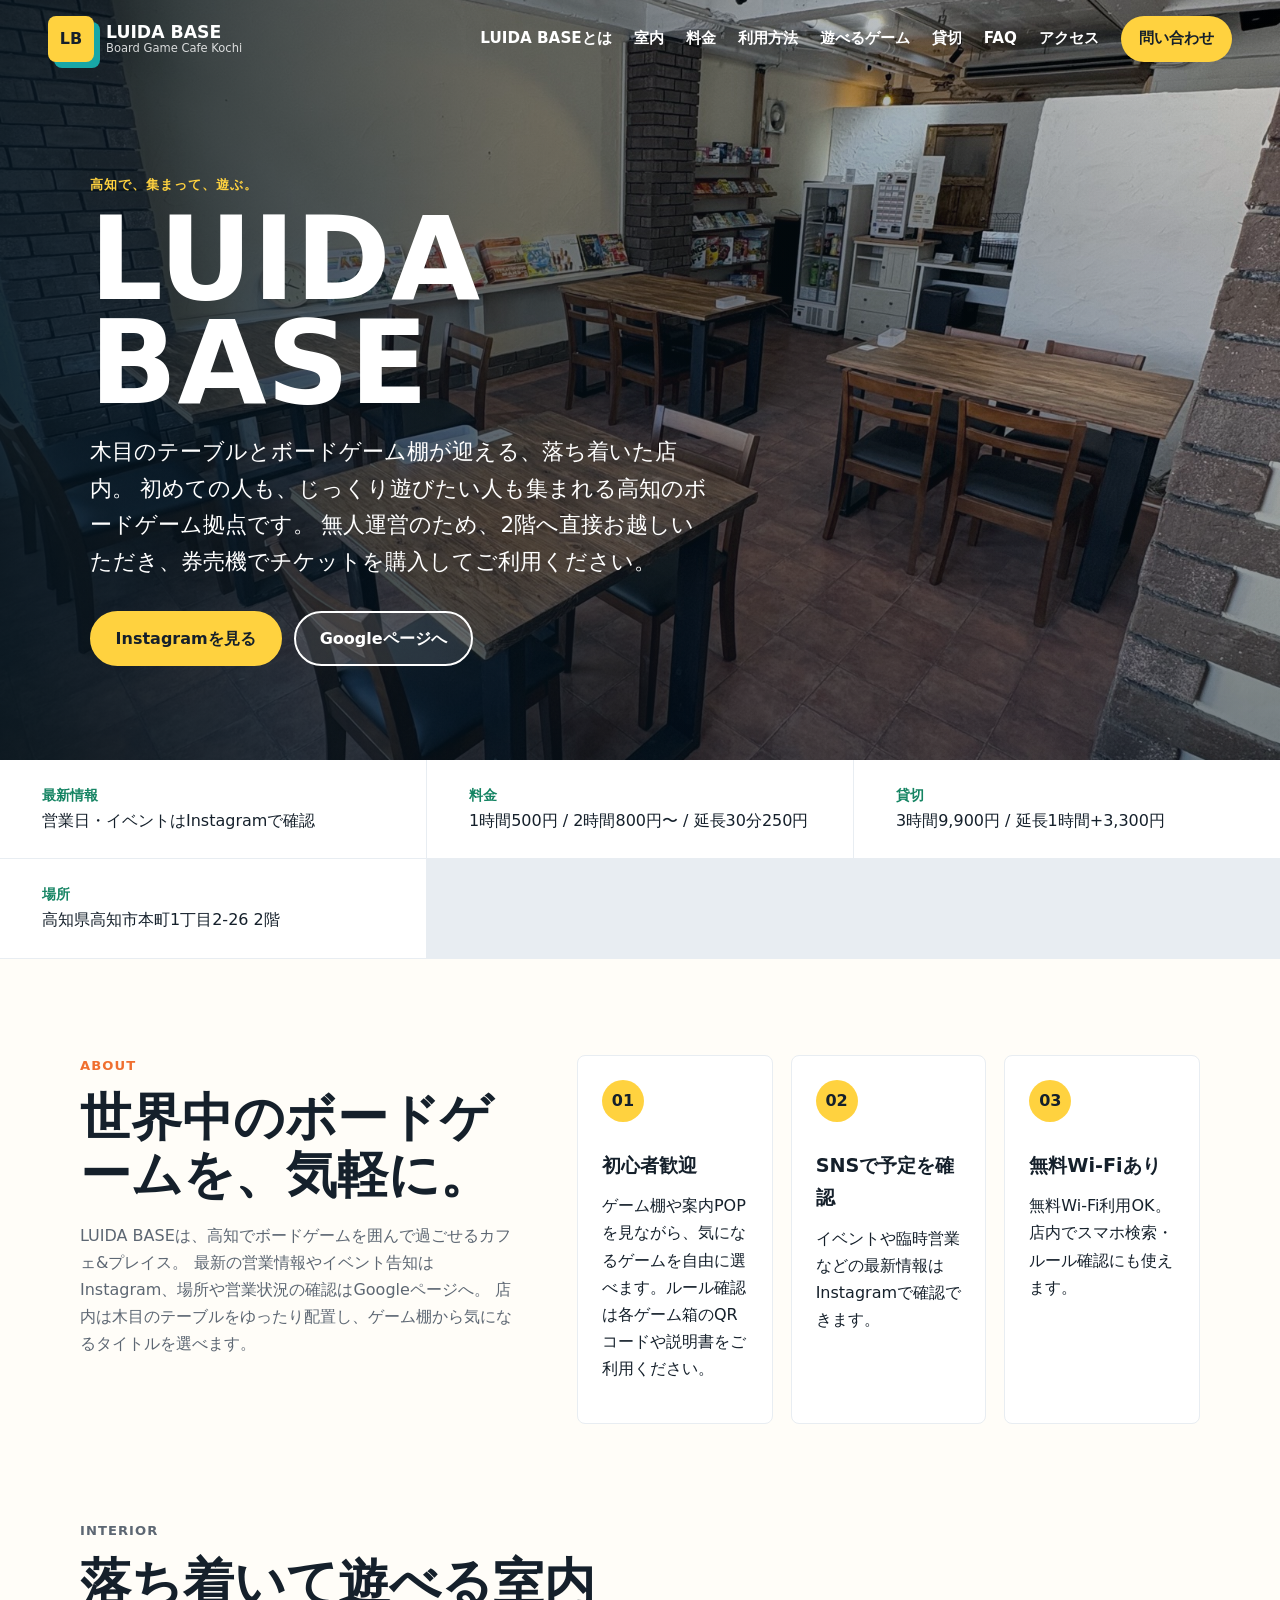
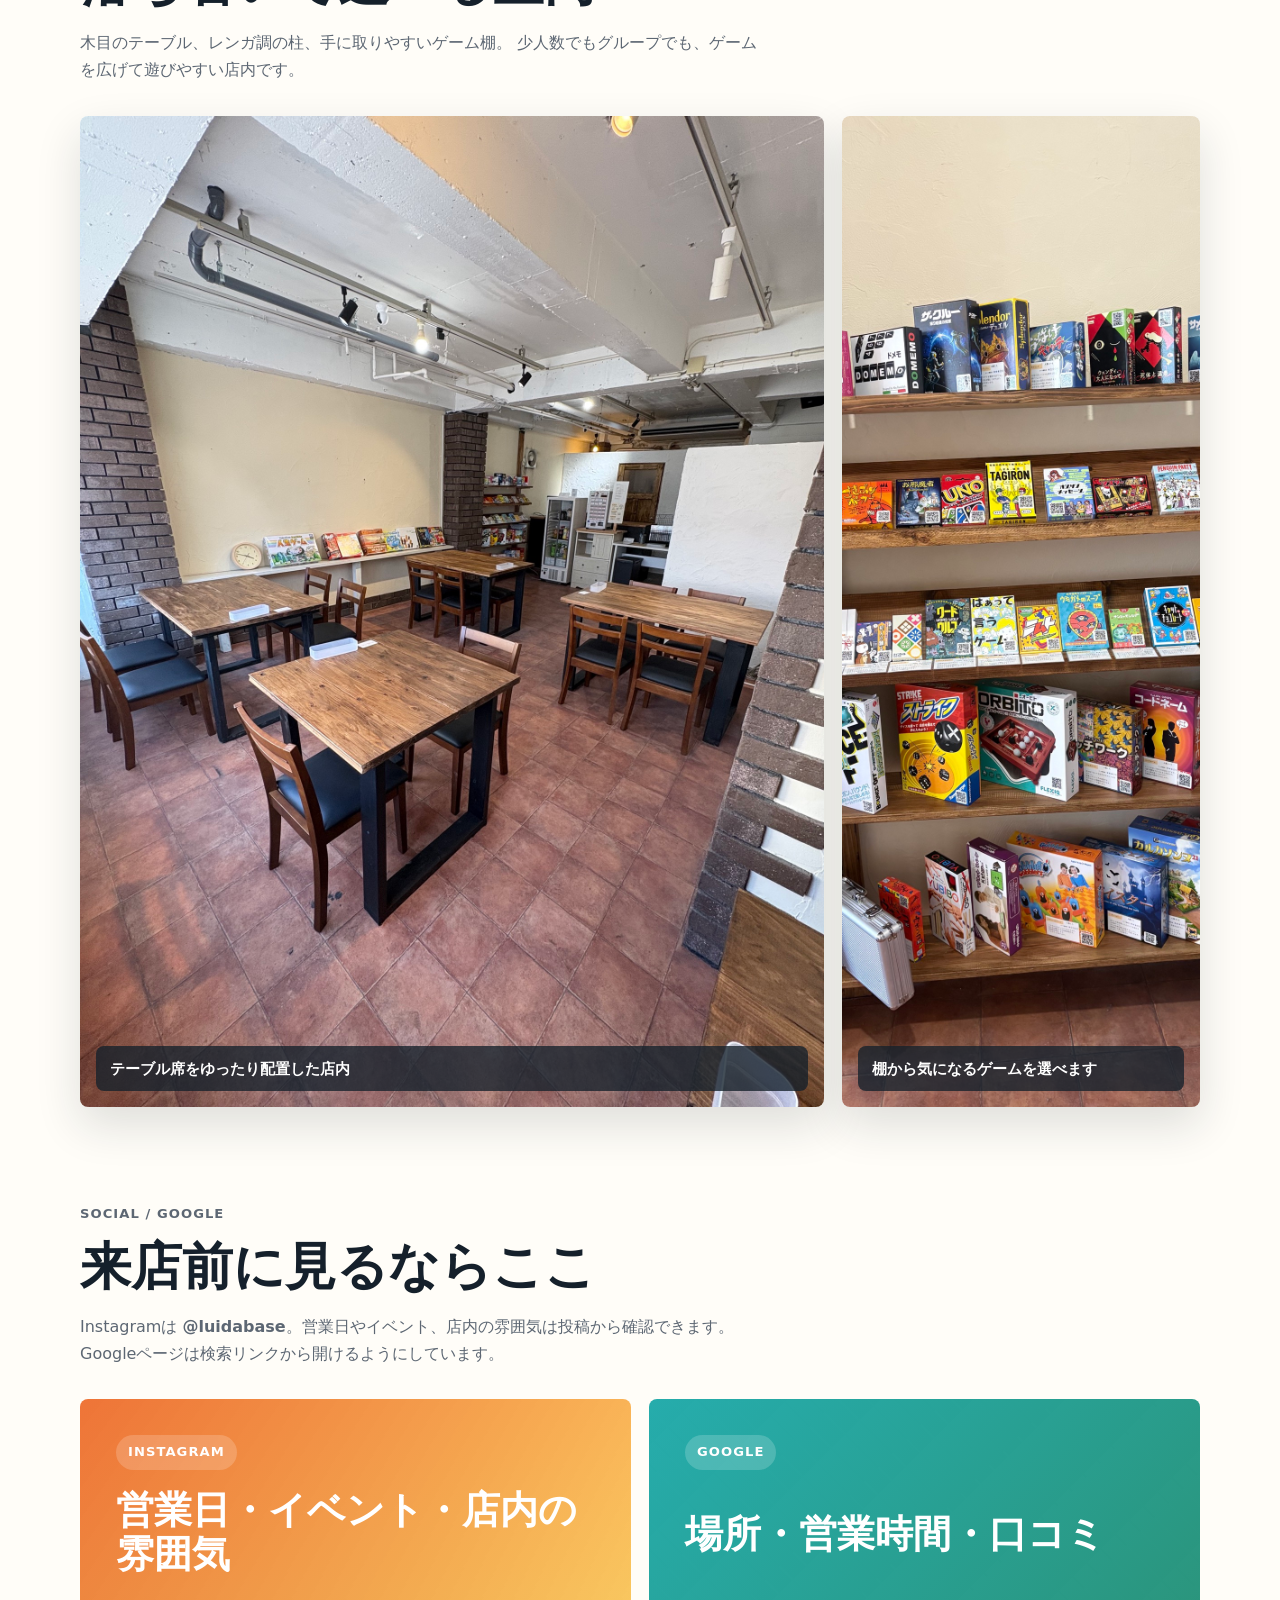
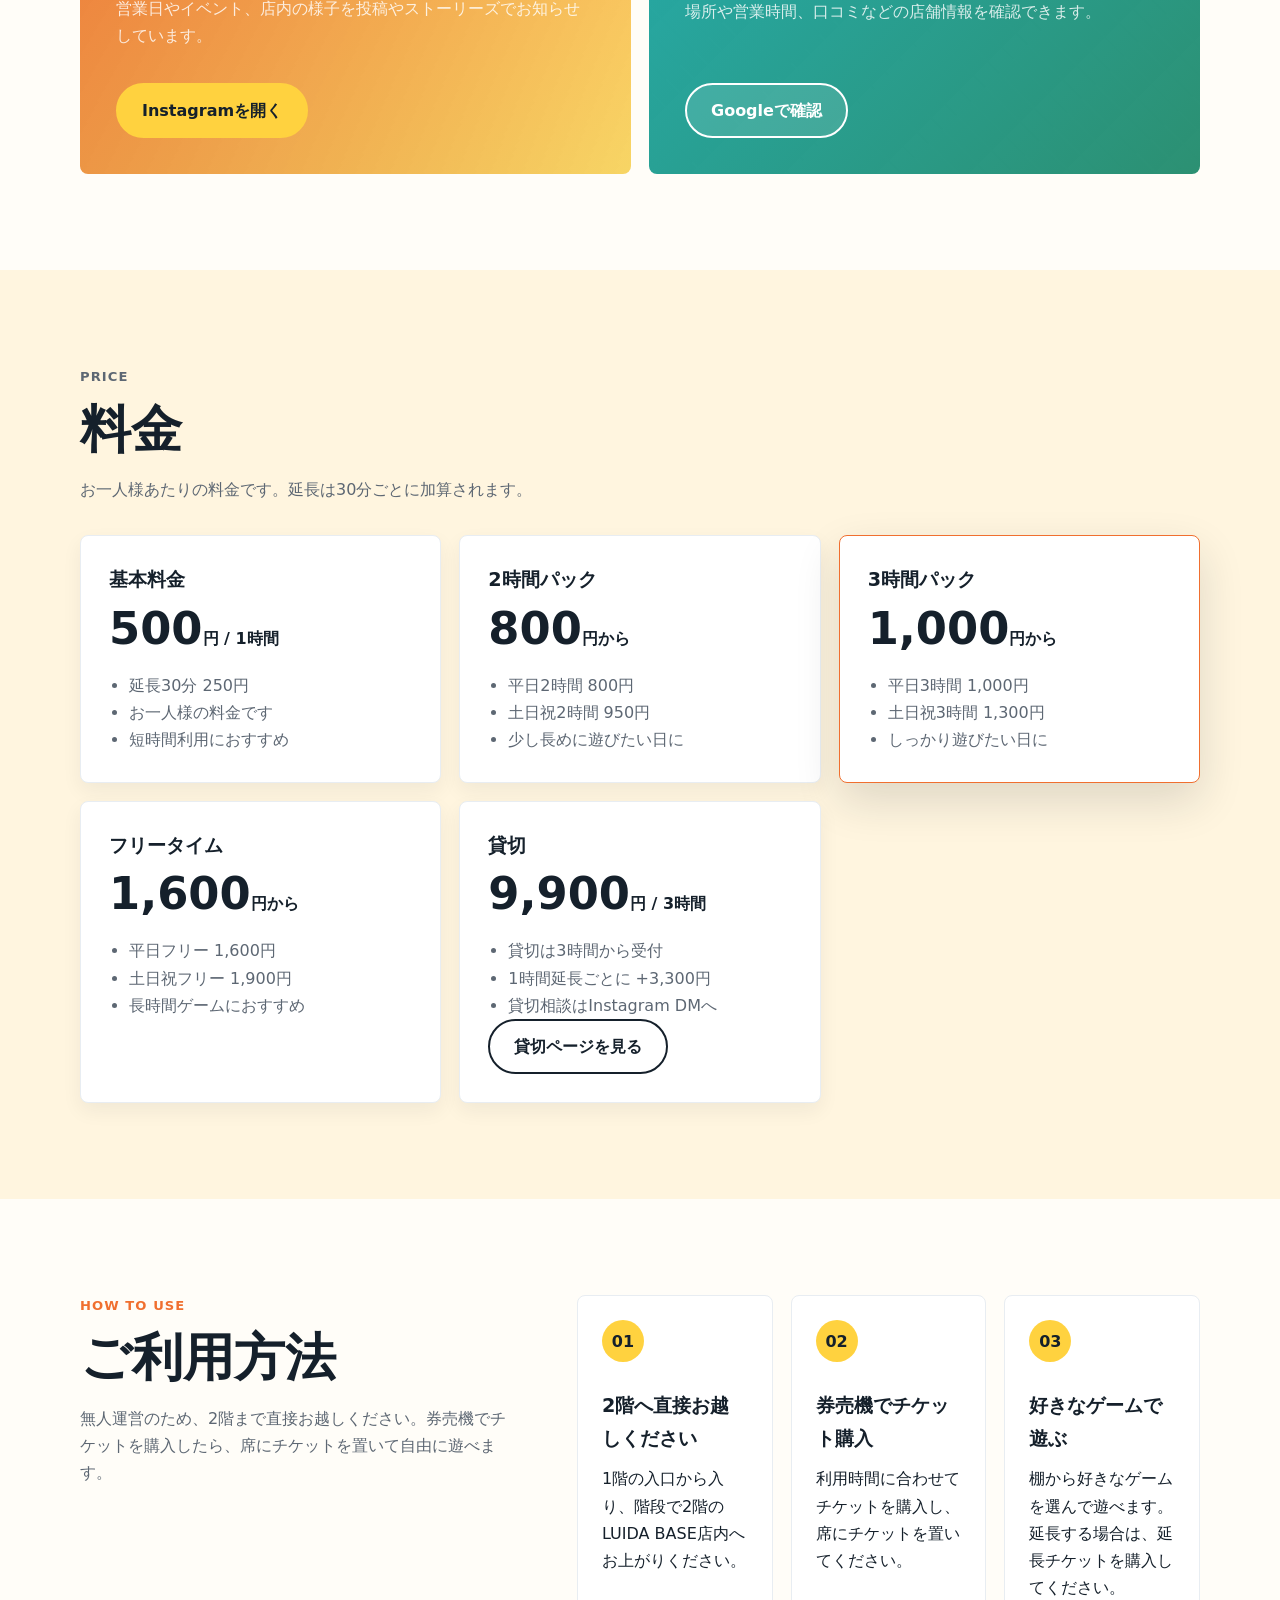
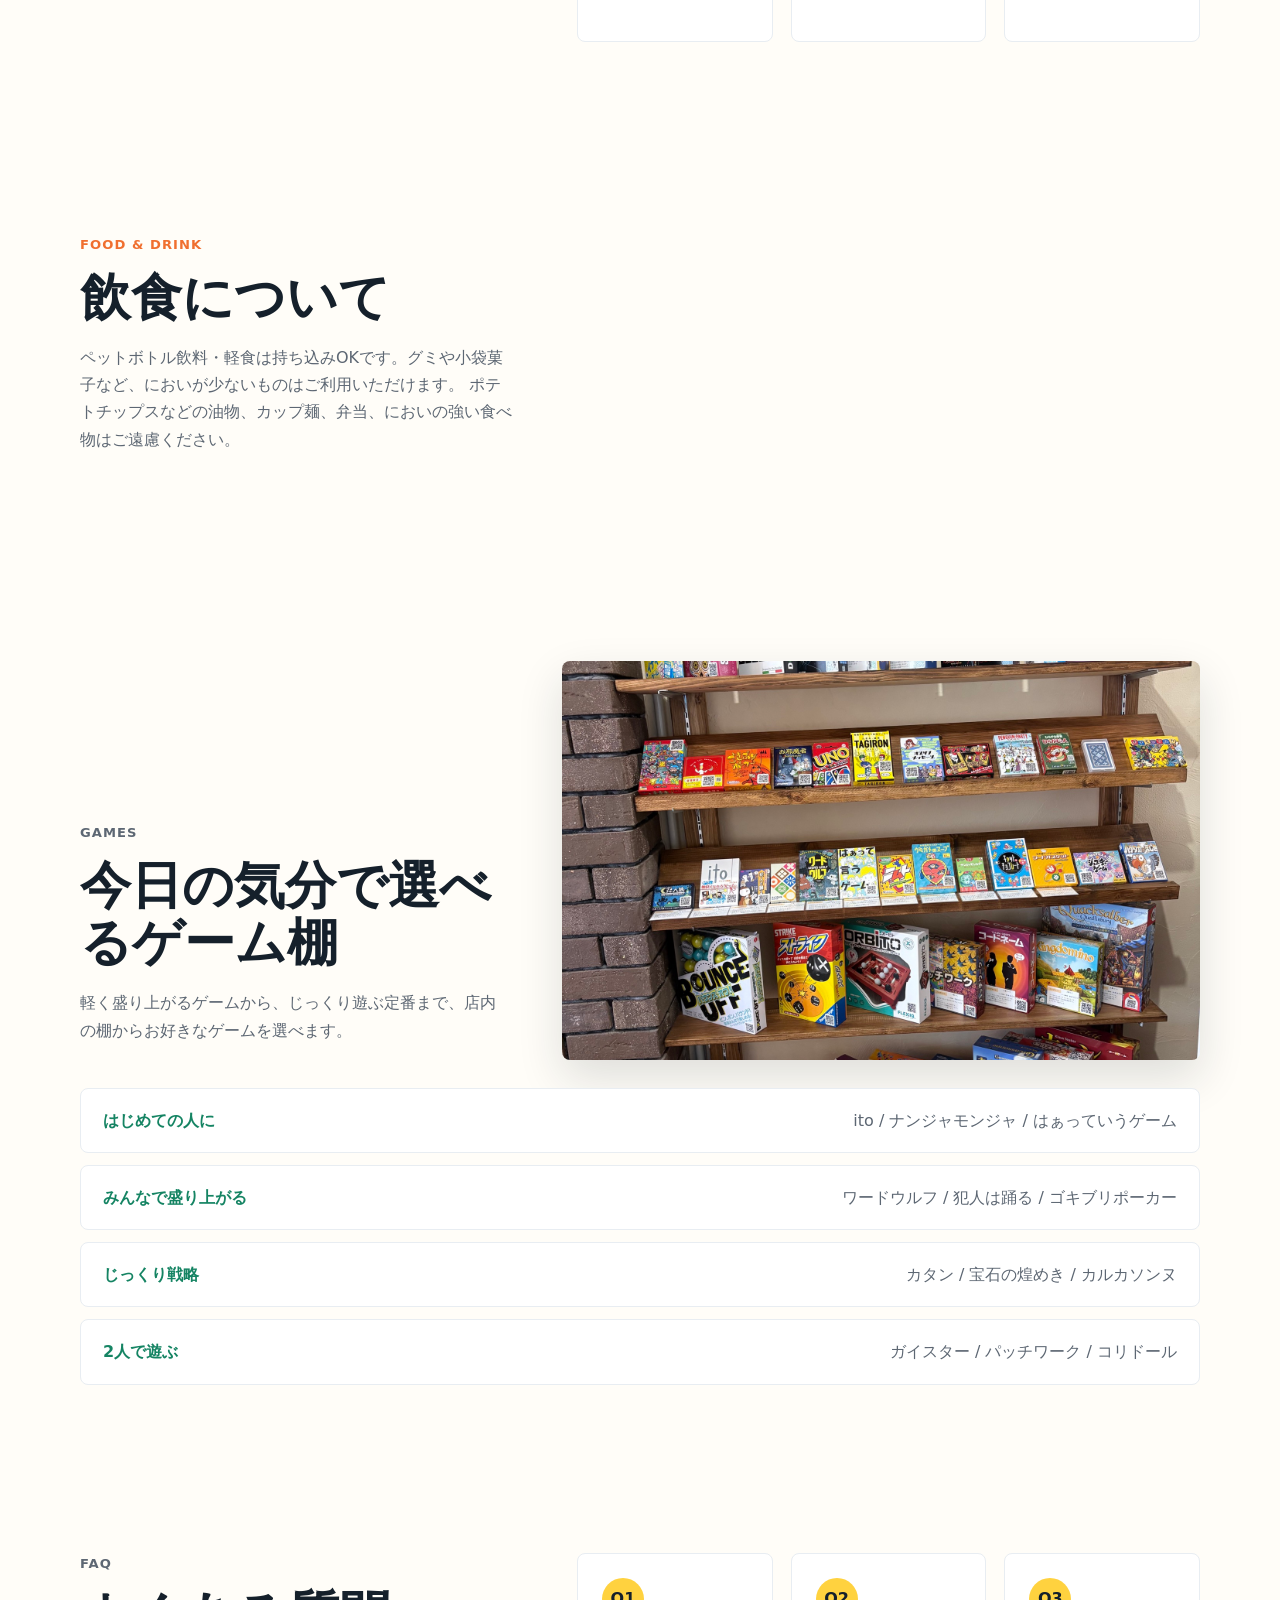
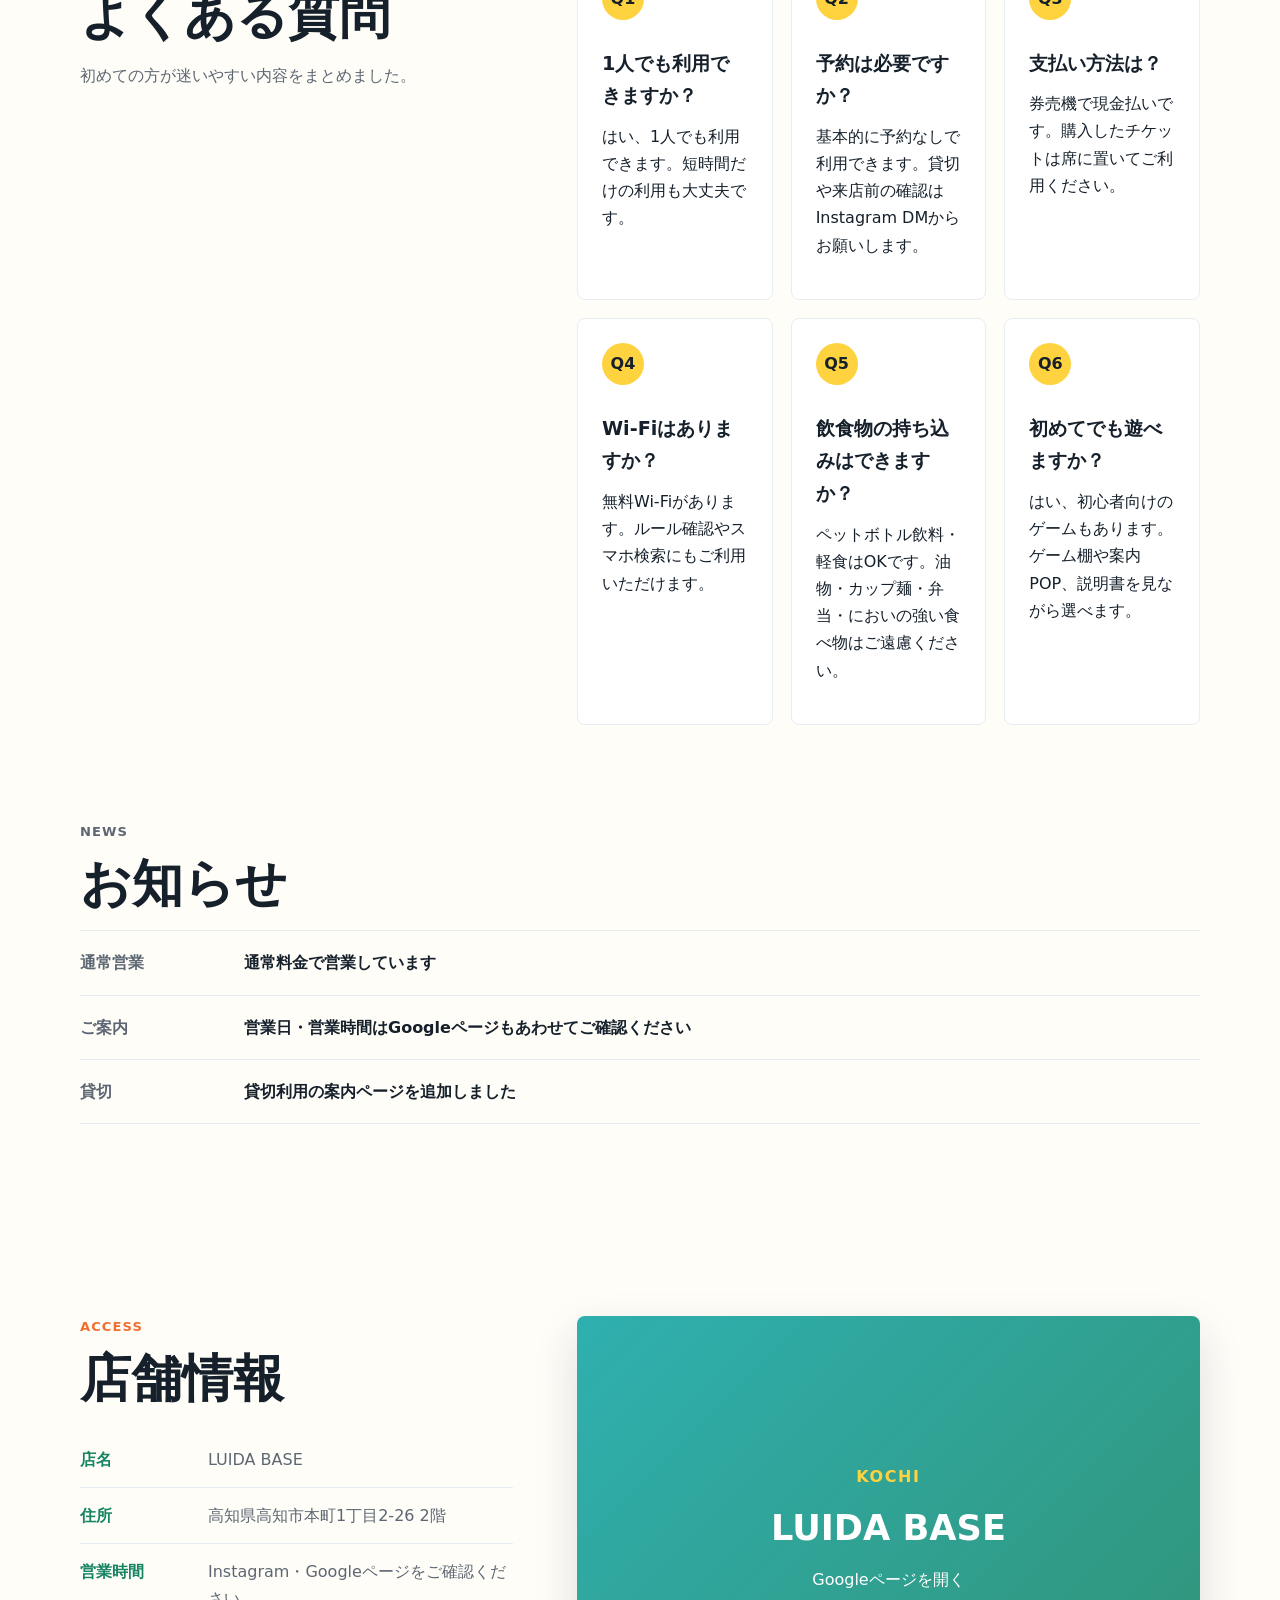
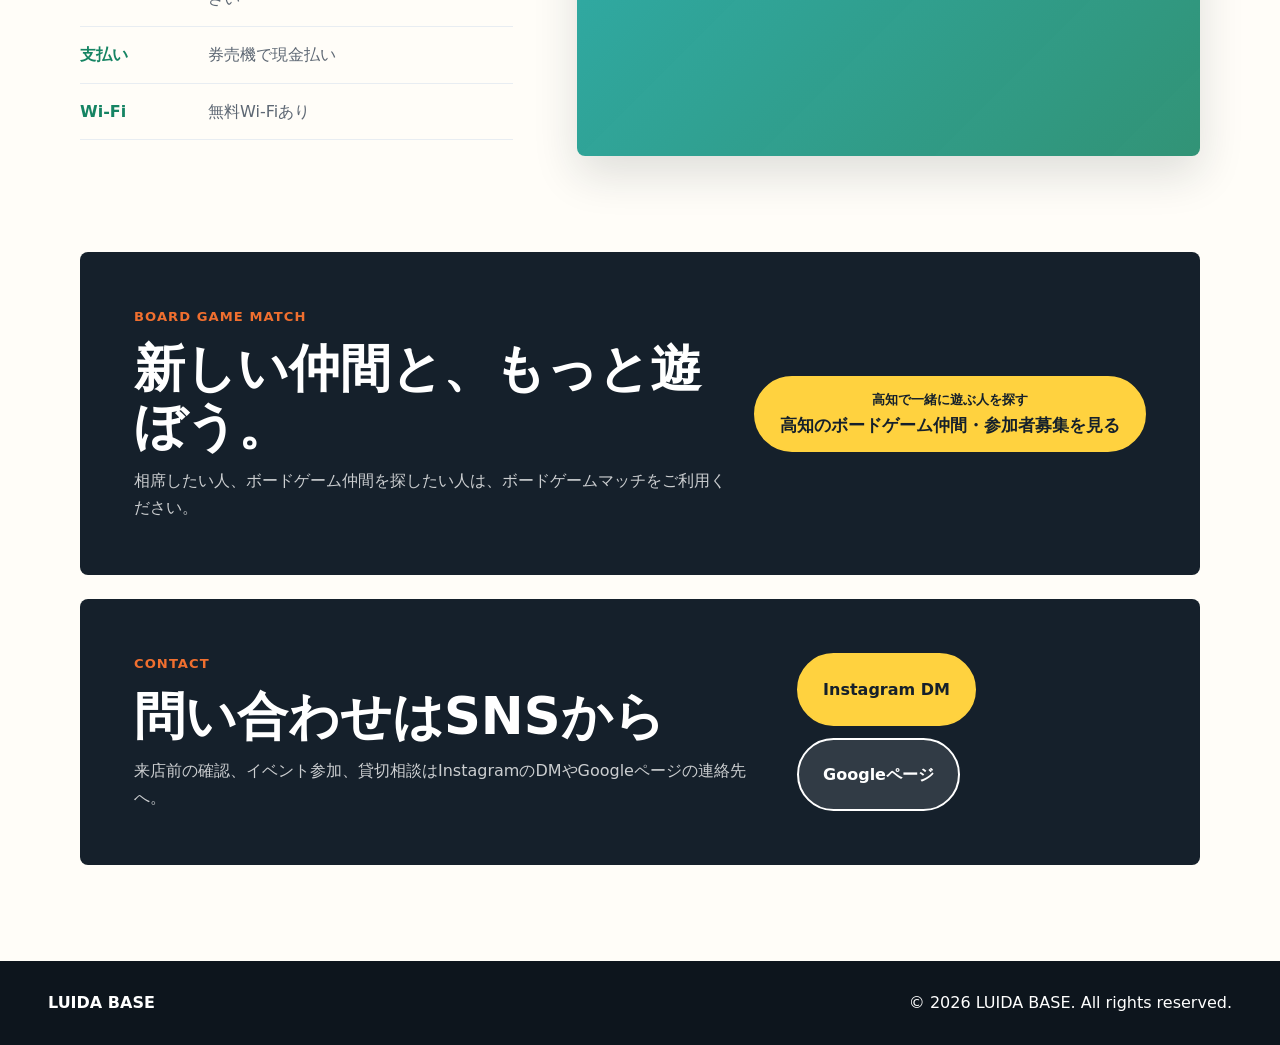
==== commit 86c0affe: "貸切ページへの導線を追加" ====
--- a/index.html
+++ b/index.html
@@ -6,7 +6,7 @@
     <title>LUIDA BASE | 高知のボードゲームカフェ</title>
     <meta
       name="description"
-      content="高知市本町の無人ボードゲームカフェ LUIDA BASE。1時間500円から、無料Wi-Fiあり。料金、利用方法、飲食ルール、Instagramの最新情報、Googleページ、アクセスをご案内します。"
+      content="高知市本町の無人ボードゲームカフェ LUIDA BASE。1時間500円から、貸切3時間9,900円。無料Wi-Fi、料金、利用方法、飲食ルール、Instagramの最新情報、Googleページ、アクセスをご案内します。"
     >
     <link rel="icon" type="image/svg+xml" href="./favicon.svg">
     <link rel="icon" type="image/png" href="./favicon.png">
@@ -36,6 +36,7 @@
         <a href="#price">料金</a>
         <a href="#how-to-use">利用方法</a>
         <a href="#games">遊べるゲーム</a>
+        <a href="./kashikiri.html">貸切</a>
         <a href="#faq">FAQ</a>
         <a href="#access">アクセス</a>
         <a class="nav-reserve" href="#reserve">問い合わせ</a>
@@ -71,8 +72,8 @@
           <span>1時間500円 / 2時間800円〜 / 延長30分250円</span>
         </div>
         <div>
-          <strong>利用方法</strong>
-          <span>無人運営 / 2階へ直接 / 券売機で現金払い</span>
+          <strong>貸切</strong>
+          <span>3時間9,900円 / 延長1時間+3,300円</span>
         </div>
         <div>
           <strong>場所</strong>
@@ -206,6 +207,7 @@
               <li>1時間延長ごとに +3,300円</li>
               <li>貸切相談はInstagram DMへ</li>
             </ul>
+            <a class="button secondary" href="./kashikiri.html">貸切ページを見る</a>
           </article>
         </div>
       </section>
@@ -332,8 +334,8 @@
             <a href="#social">営業日・営業時間はGoogleページもあわせてご確認ください</a>
           </article>
           <article>
-            <time datetime="2026-08-19">設備</time>
-            <a href="#access">無料Wi-Fi利用OK。店内でスマホ検索・ルール確認にも使えます</a>
+            <time datetime="2026-08-19">貸切</time>
+            <a href="./kashikiri.html">貸切利用の案内ページを追加しました</a>
           </article>
         </div>
       </section>
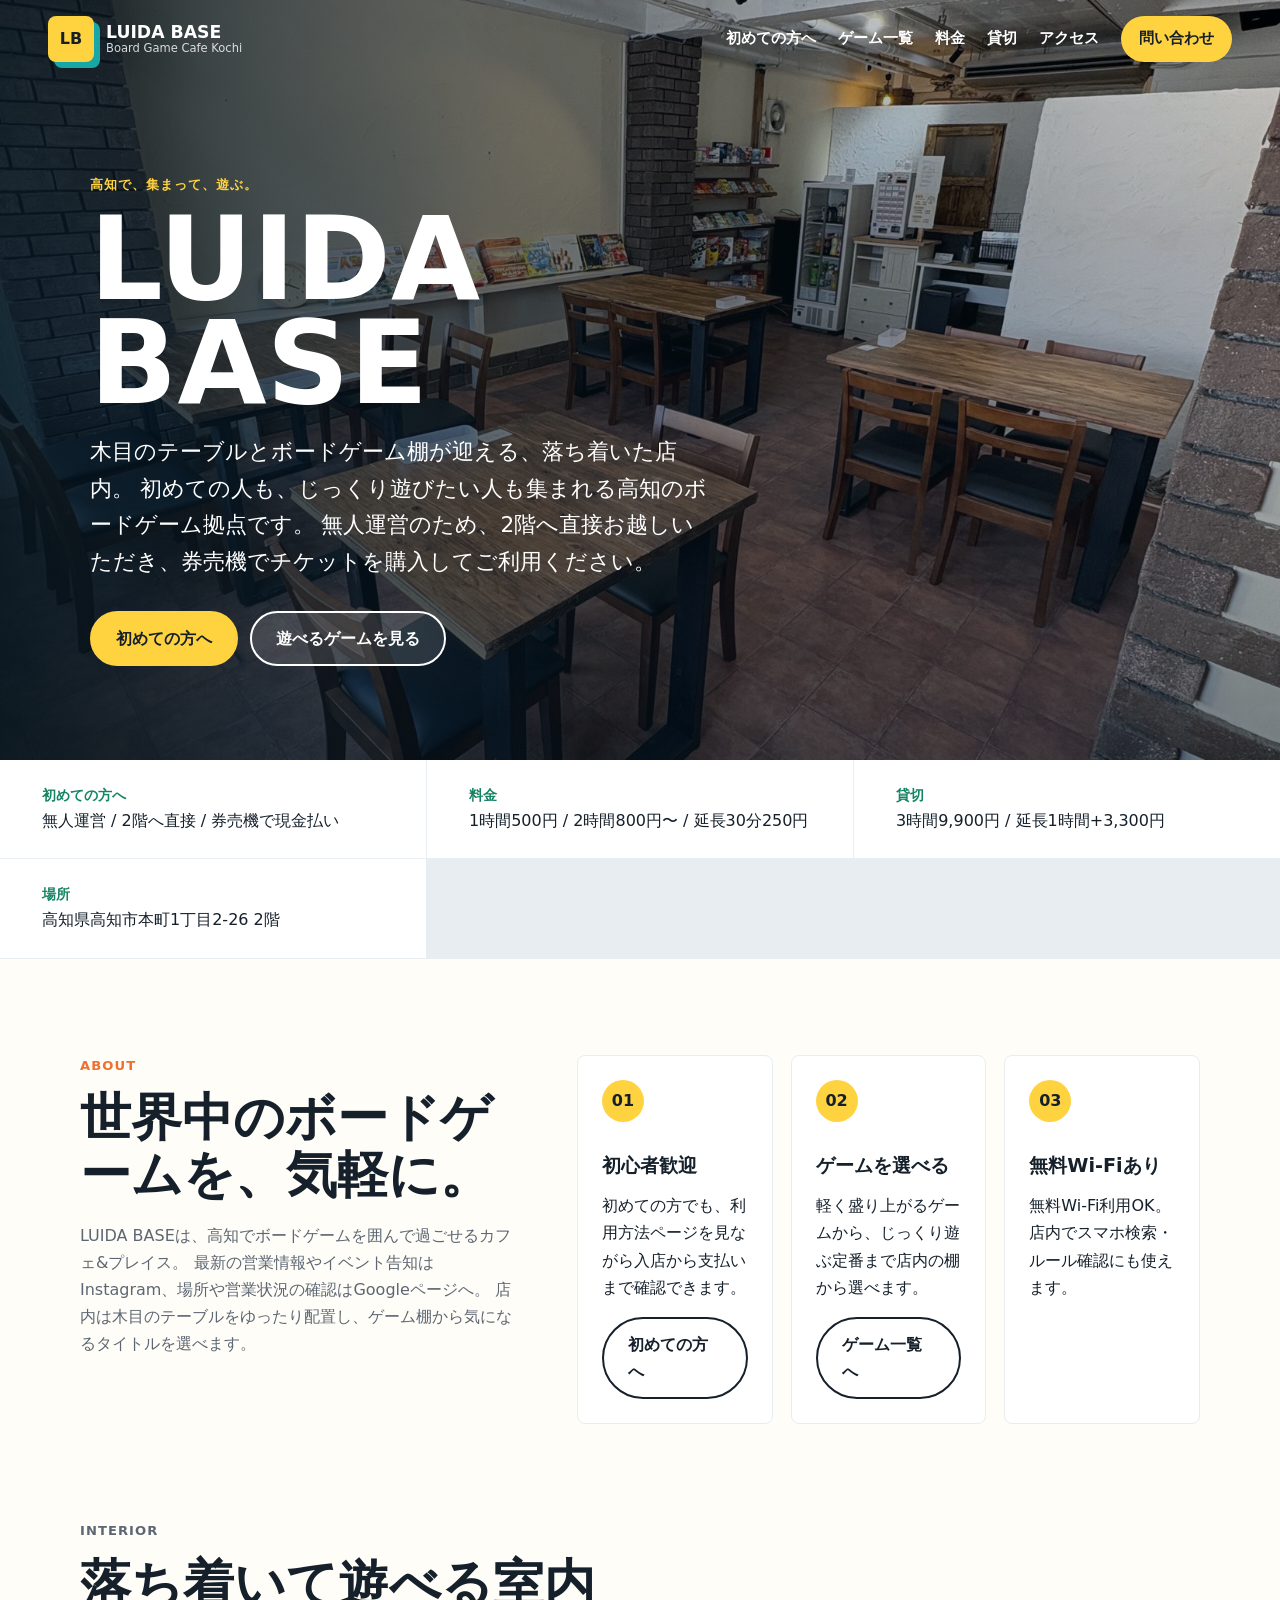
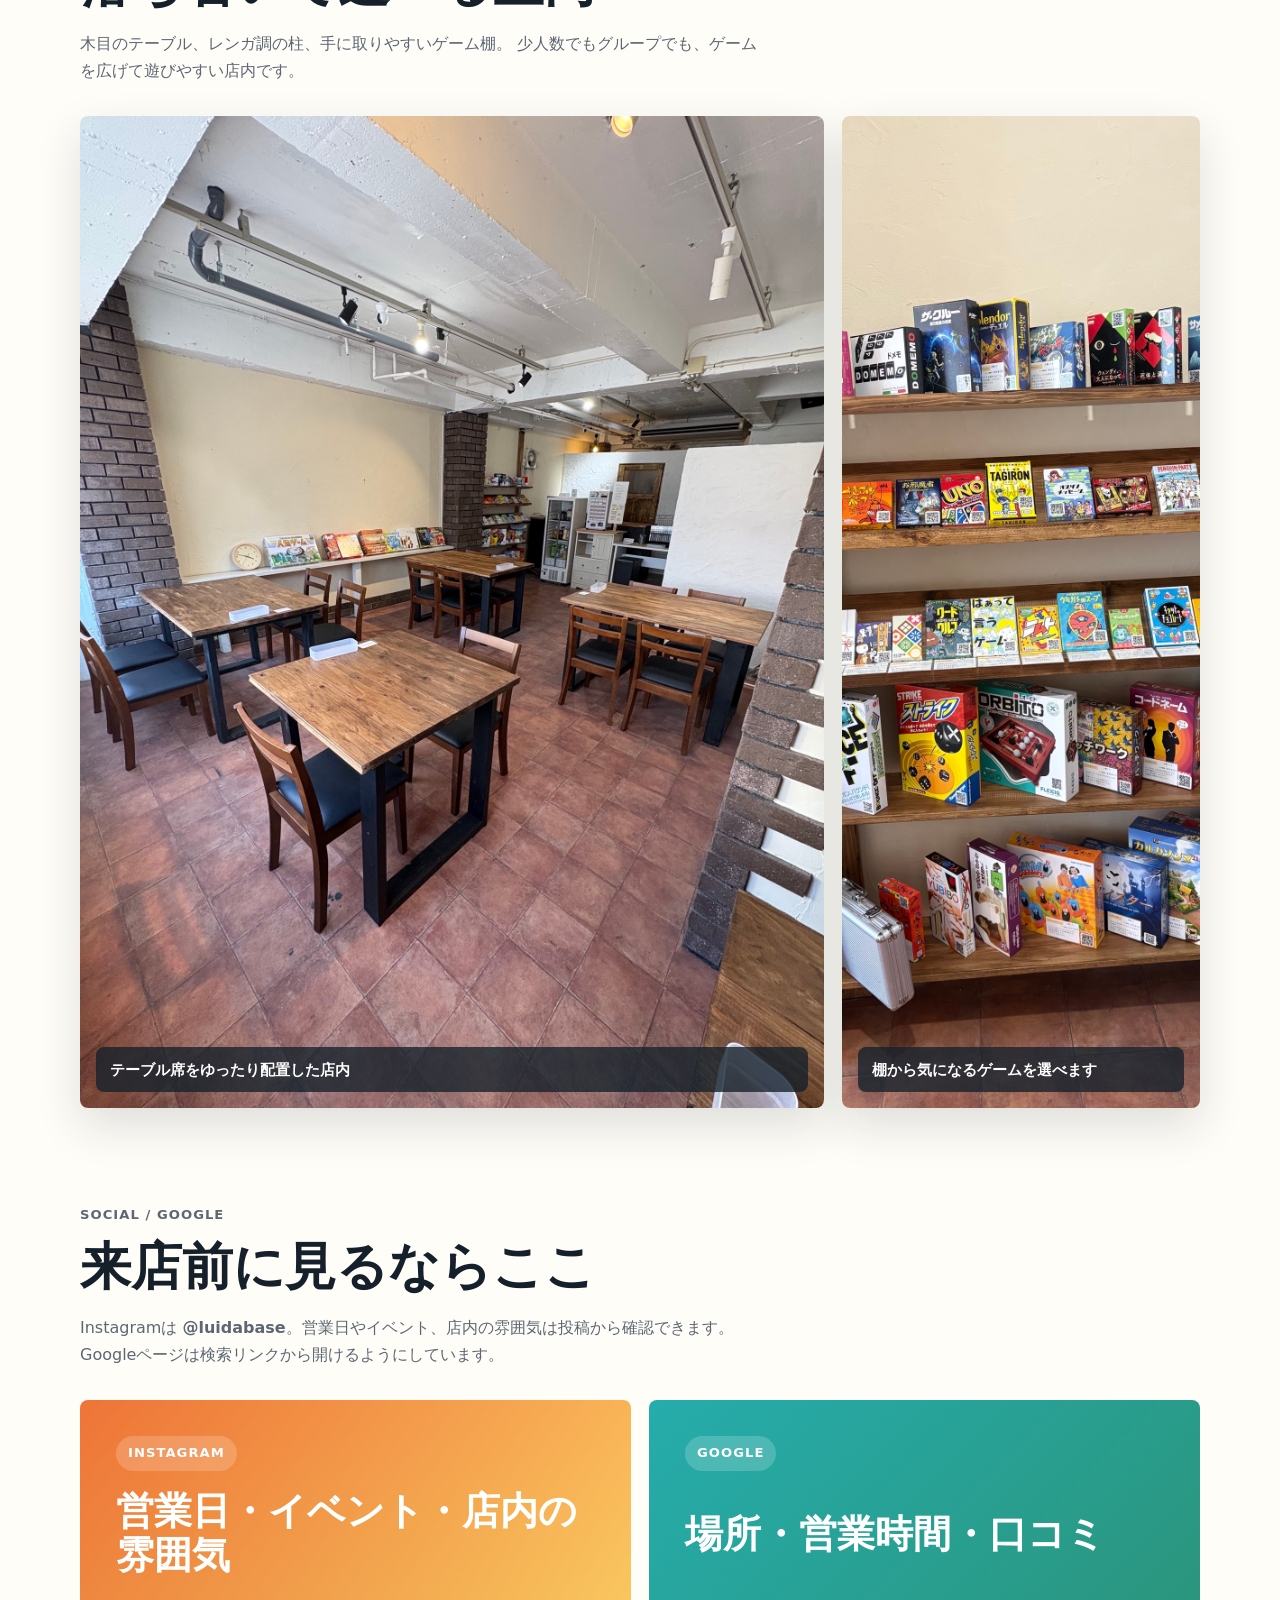
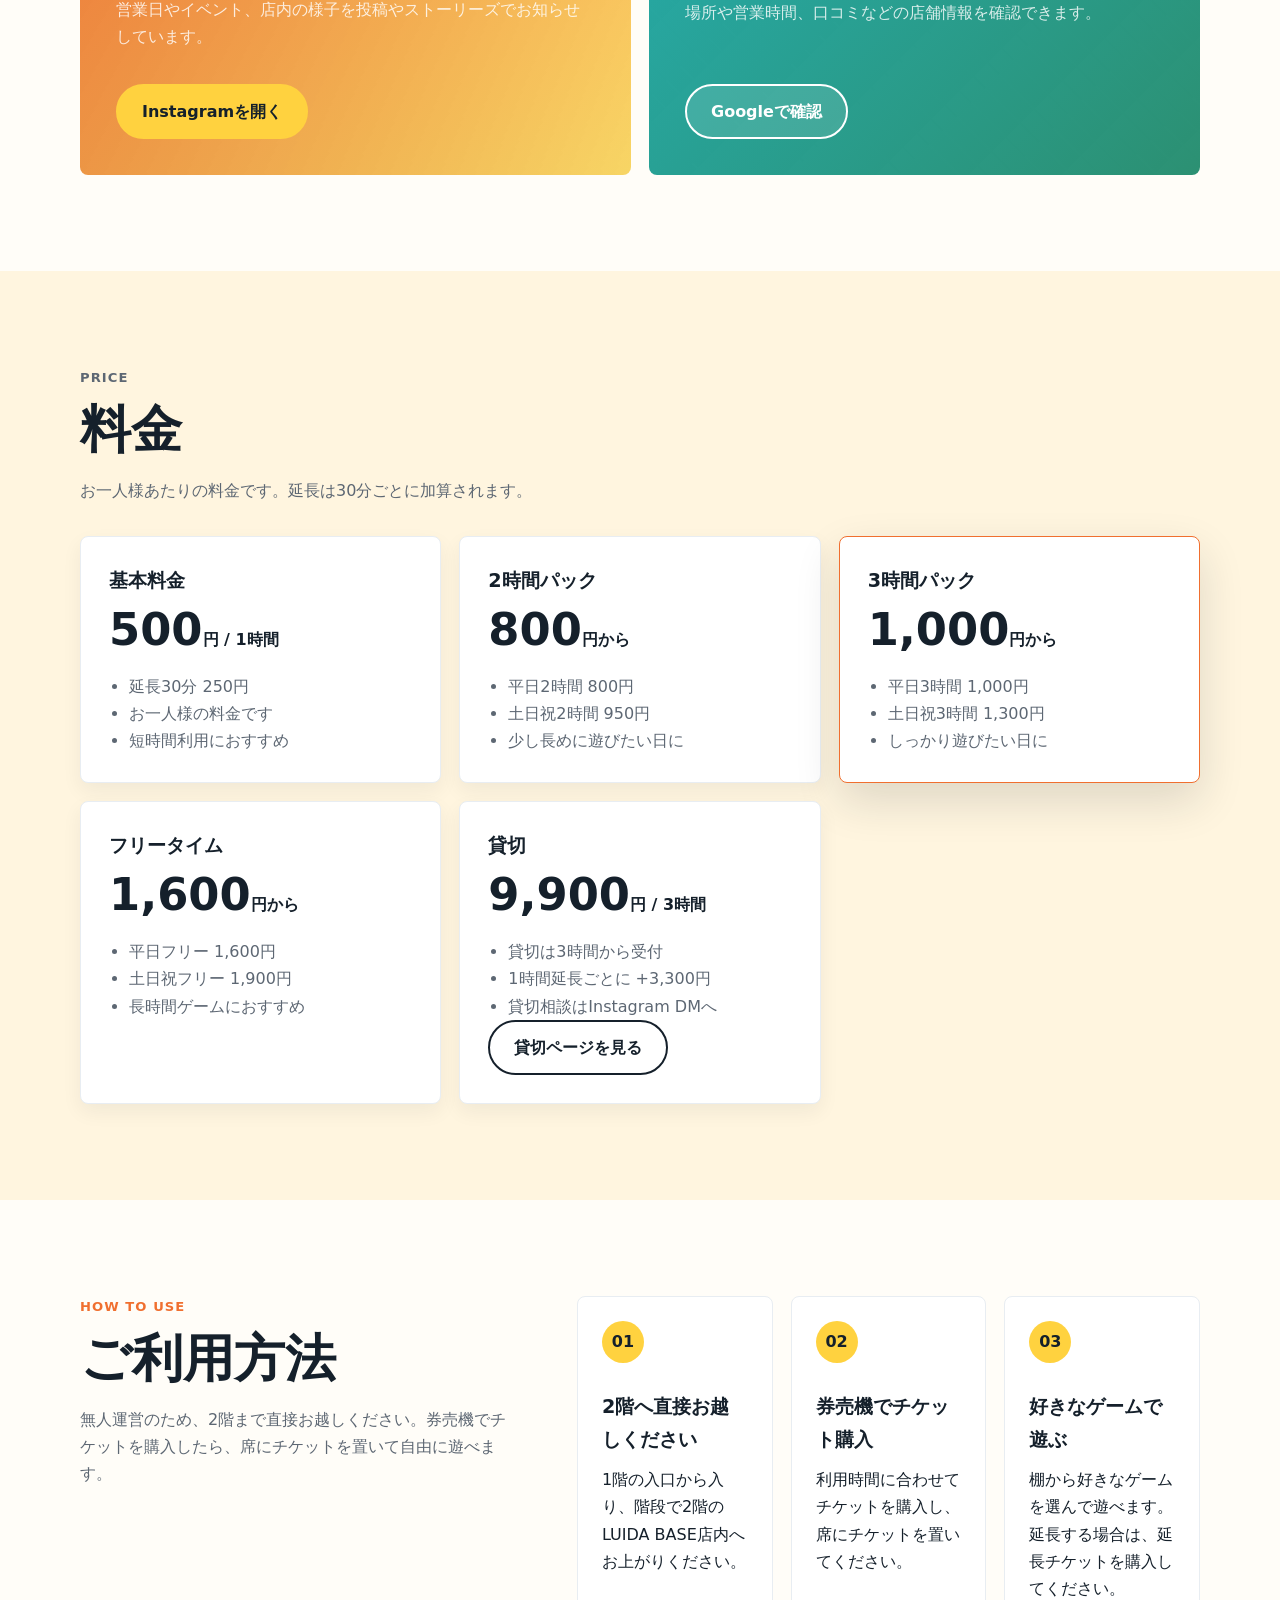
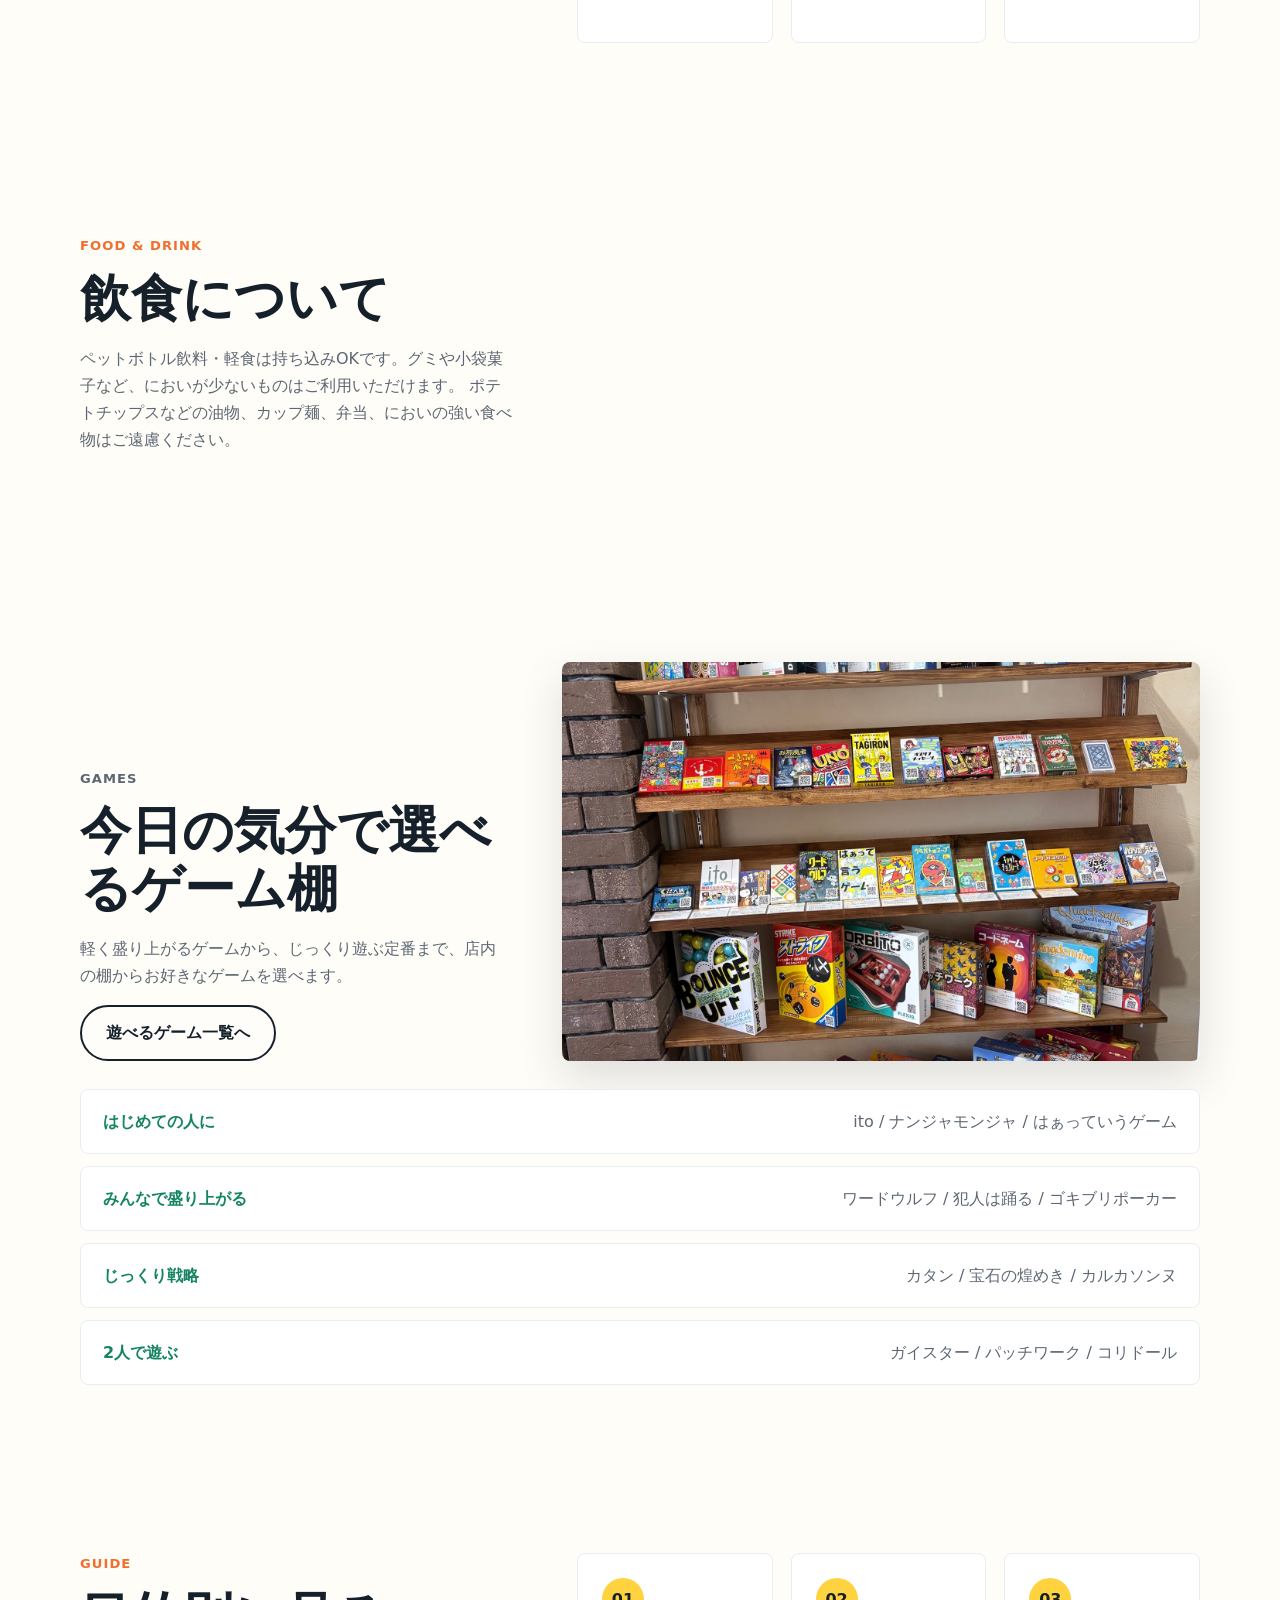
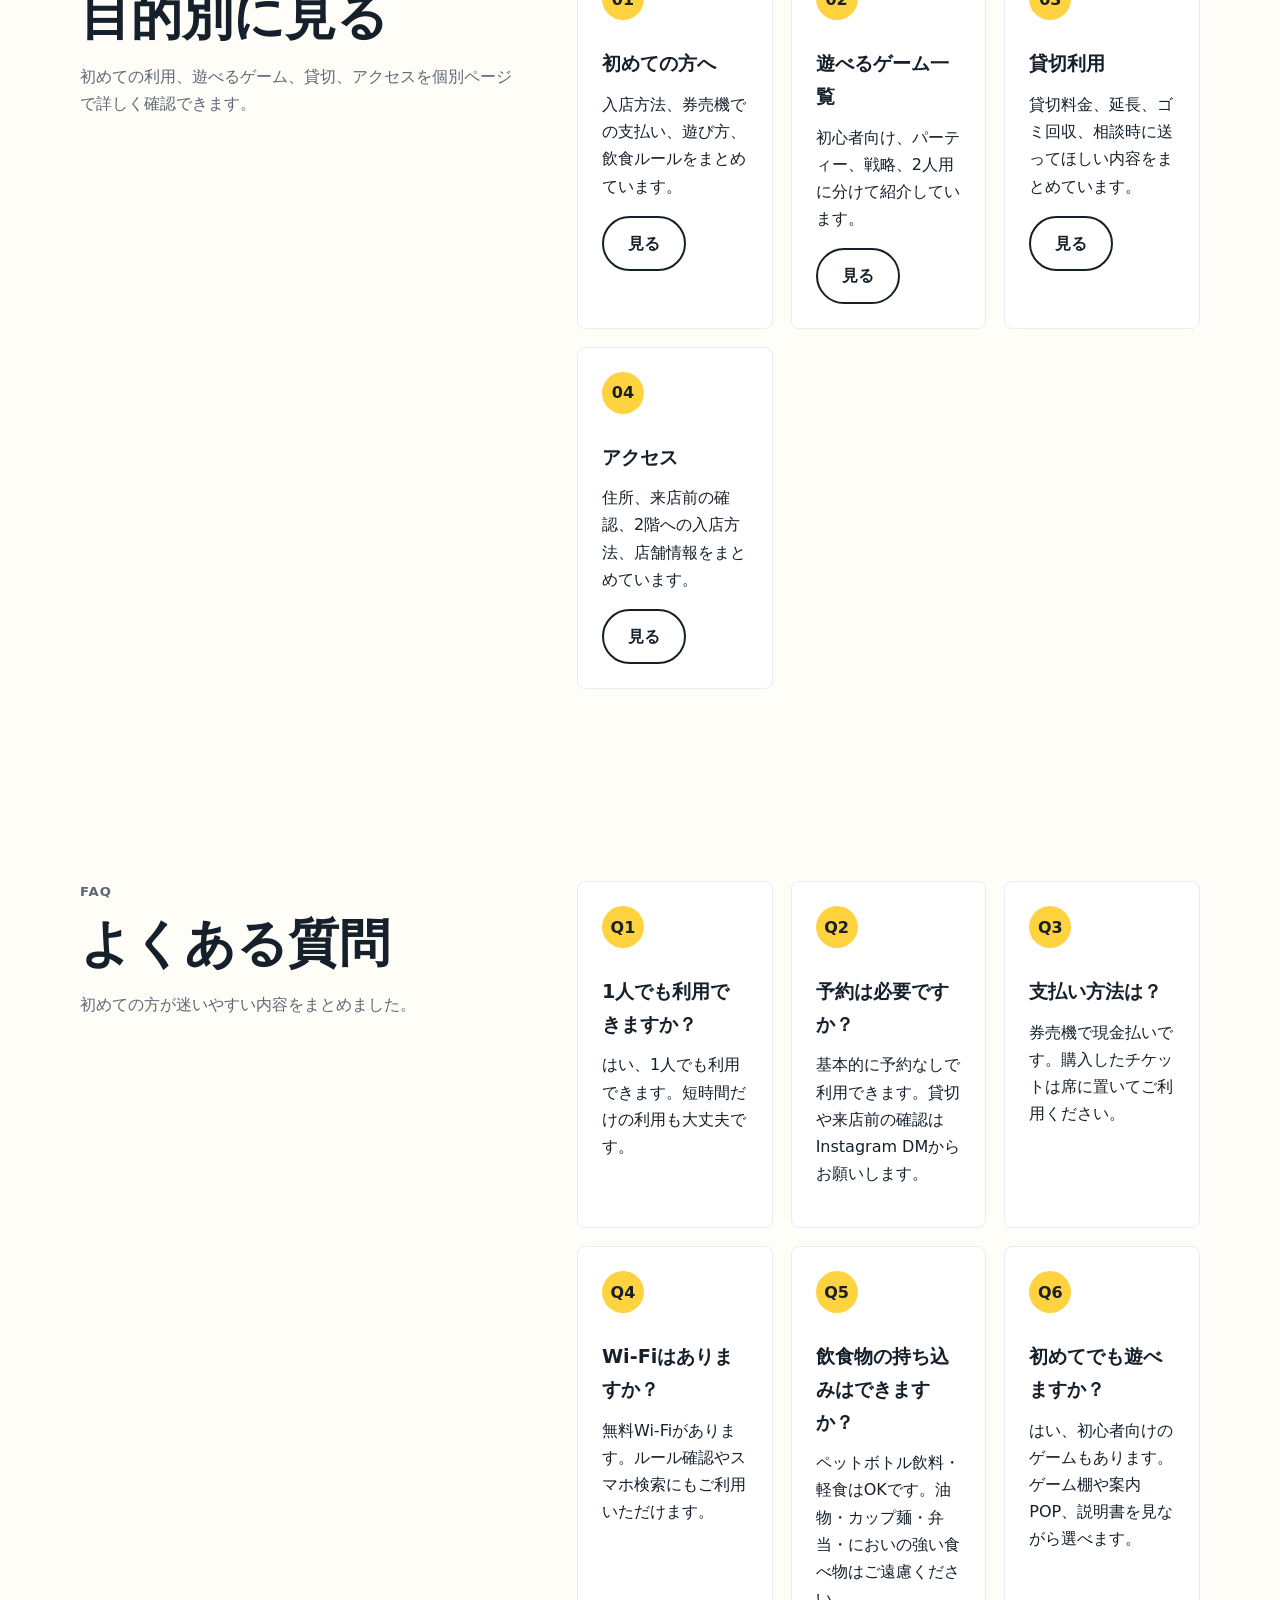
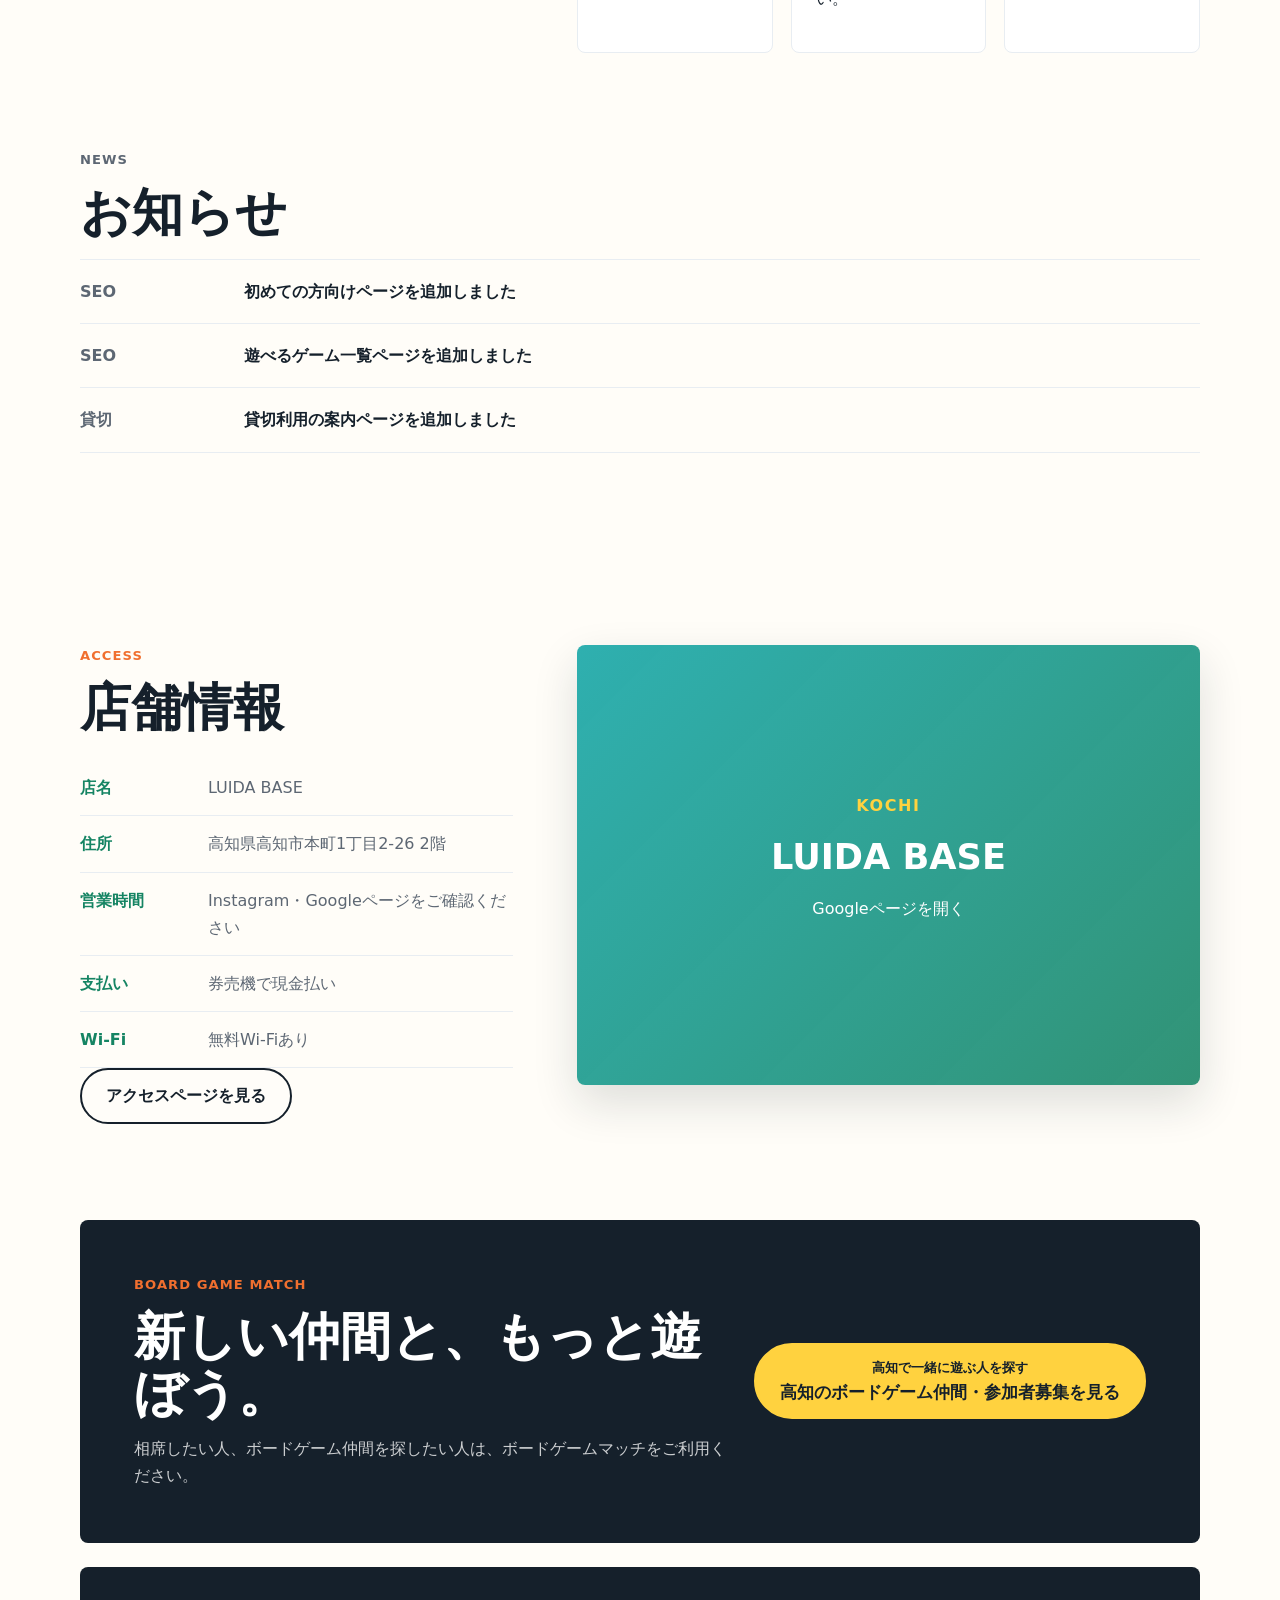
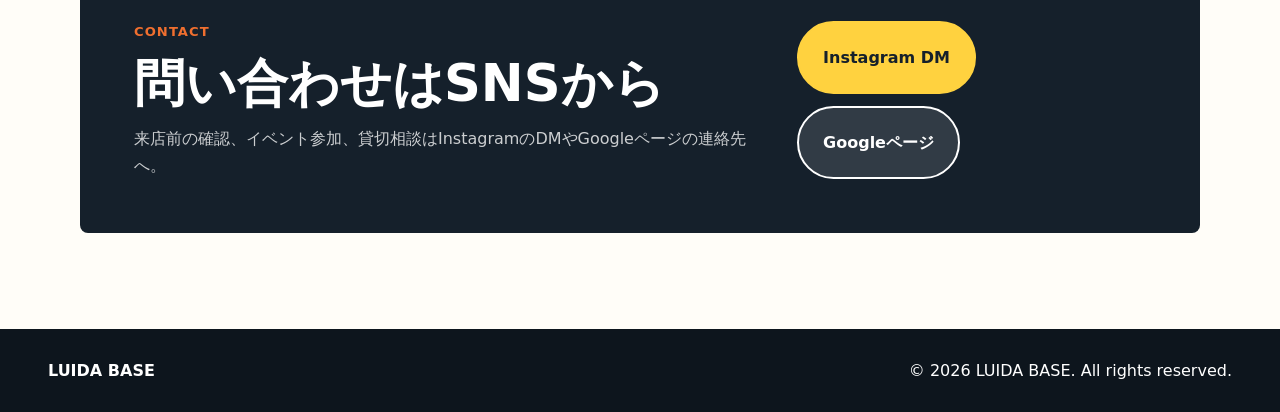
==== commit 9487061e: "SEO向け追加ページへの導線を追加" ====
--- a/index.html
+++ b/index.html
@@ -6,7 +6,7 @@
     <title>LUIDA BASE | 高知のボードゲームカフェ</title>
     <meta
       name="description"
-      content="高知市本町の無人ボードゲームカフェ LUIDA BASE。1時間500円から、貸切3時間9,900円。無料Wi-Fi、料金、利用方法、飲食ルール、Instagramの最新情報、Googleページ、アクセスをご案内します。"
+      content="高知市本町の無人ボードゲームカフェ LUIDA BASE。1時間500円から、貸切3時間9,900円。初めての方、遊べるゲーム一覧、貸切、アクセス、料金、利用方法をご案内します。"
     >
     <link rel="icon" type="image/svg+xml" href="./favicon.svg">
     <link rel="icon" type="image/png" href="./favicon.png">
@@ -31,14 +31,11 @@
         <span></span>
       </button>
       <nav class="site-nav" id="site-nav" data-nav>
-        <a href="#about">LUIDA BASEとは</a>
-        <a href="#interior">室内</a>
+        <a href="./hajimete.html">初めての方へ</a>
+        <a href="./games.html">ゲーム一覧</a>
         <a href="#price">料金</a>
-        <a href="#how-to-use">利用方法</a>
-        <a href="#games">遊べるゲーム</a>
         <a href="./kashikiri.html">貸切</a>
-        <a href="#faq">FAQ</a>
-        <a href="#access">アクセス</a>
+        <a href="./access.html">アクセス</a>
         <a class="nav-reserve" href="#reserve">問い合わせ</a>
       </nav>
     </header>
@@ -56,16 +53,16 @@
             無人運営のため、2階へ直接お越しいただき、券売機でチケットを購入してご利用ください。
           </p>
           <div class="hero-actions">
-            <a class="button primary" href="#social">Instagramを見る</a>
-            <a class="button secondary" href="#access">Googleページへ</a>
+            <a class="button primary" href="./hajimete.html">初めての方へ</a>
+            <a class="button secondary" href="./games.html">遊べるゲームを見る</a>
           </div>
         </div>
       </section>
 
       <section class="notice-bar" aria-label="店舗の基本情報">
         <div>
-          <strong>最新情報</strong>
-          <span>営業日・イベントはInstagramで確認</span>
+          <strong>初めての方へ</strong>
+          <span>無人運営 / 2階へ直接 / 券売機で現金払い</span>
         </div>
         <div>
           <strong>料金</strong>
@@ -95,12 +92,14 @@
           <article>
             <span>01</span>
             <h3>初心者歓迎</h3>
-            <p>ゲーム棚や案内POPを見ながら、気になるゲームを自由に選べます。ルール確認は各ゲーム箱のQRコードや説明書をご利用ください。</p>
+            <p>初めての方でも、利用方法ページを見ながら入店から支払いまで確認できます。</p>
+            <a class="button secondary" href="./hajimete.html">初めての方へ</a>
           </article>
           <article>
             <span>02</span>
-            <h3>SNSで予定を確認</h3>
-            <p>イベントや臨時営業などの最新情報はInstagramで確認できます。</p>
+            <h3>ゲームを選べる</h3>
+            <p>軽く盛り上がるゲームから、じっくり遊ぶ定番まで店内の棚から選べます。</p>
+            <a class="button secondary" href="./games.html">ゲーム一覧へ</a>
           </article>
           <article>
             <span>03</span>
@@ -256,6 +255,7 @@
             <p class="eyebrow">GAMES</p>
             <h2>今日の気分で選べるゲーム棚</h2>
             <p>軽く盛り上がるゲームから、じっくり遊ぶ定番まで、店内の棚からお好きなゲームを選べます。</p>
+            <a class="button secondary" href="./games.html">遊べるゲーム一覧へ</a>
           </div>
           <img class="games-photo" src="./assets/game-shelf.jpg" alt="ボードゲームが並んだLUIDA BASEのゲーム棚">
         </div>
@@ -275,6 +275,40 @@
           <article>
             <strong>2人で遊ぶ</strong>
             <span>ガイスター / パッチワーク / コリドール</span>
+          </article>
+        </div>
+      </section>
+
+      <section class="section intro" id="guide-pages">
+        <div class="section-copy">
+          <p class="eyebrow">GUIDE</p>
+          <h2>目的別に見る</h2>
+          <p>初めての利用、遊べるゲーム、貸切、アクセスを個別ページで詳しく確認できます。</p>
+        </div>
+        <div class="feature-grid">
+          <article>
+            <span>01</span>
+            <h3>初めての方へ</h3>
+            <p>入店方法、券売機での支払い、遊び方、飲食ルールをまとめています。</p>
+            <a class="button secondary" href="./hajimete.html">見る</a>
+          </article>
+          <article>
+            <span>02</span>
+            <h3>遊べるゲーム一覧</h3>
+            <p>初心者向け、パーティー、戦略、2人用に分けて紹介しています。</p>
+            <a class="button secondary" href="./games.html">見る</a>
+          </article>
+          <article>
+            <span>03</span>
+            <h3>貸切利用</h3>
+            <p>貸切料金、延長、ゴミ回収、相談時に送ってほしい内容をまとめています。</p>
+            <a class="button secondary" href="./kashikiri.html">見る</a>
+          </article>
+          <article>
+            <span>04</span>
+            <h3>アクセス</h3>
+            <p>住所、来店前の確認、2階への入店方法、店舗情報をまとめています。</p>
+            <a class="button secondary" href="./access.html">見る</a>
           </article>
         </div>
       </section>
@@ -326,15 +360,15 @@
         </div>
         <div class="news-list">
           <article>
-            <time datetime="2026-08-19">通常営業</time>
-            <a href="#price">通常料金で営業しています</a>
-          </article>
-          <article>
-            <time datetime="2026-08-19">ご案内</time>
-            <a href="#social">営業日・営業時間はGoogleページもあわせてご確認ください</a>
-          </article>
-          <article>
-            <time datetime="2026-08-19">貸切</time>
+            <time datetime="2026-10-14">SEO</time>
+            <a href="./hajimete.html">初めての方向けページを追加しました</a>
+          </article>
+          <article>
+            <time datetime="2026-10-14">SEO</time>
+            <a href="./games.html">遊べるゲーム一覧ページを追加しました</a>
+          </article>
+          <article>
+            <time datetime="2026-10-14">貸切</time>
             <a href="./kashikiri.html">貸切利用の案内ページを追加しました</a>
           </article>
         </div>
@@ -366,6 +400,7 @@
               <dd>無料Wi-Fiあり</dd>
             </div>
           </dl>
+          <a class="button secondary" href="./access.html">アクセスページを見る</a>
         </div>
         <a class="map-card" href="https://www.google.com/search?q=LUIDA+BASE+%E9%AB%98%E7%9F%A5" target="_blank" rel="noreferrer" aria-label="GoogleでLUIDA BASEを確認">
           <span>KOCHI</span>
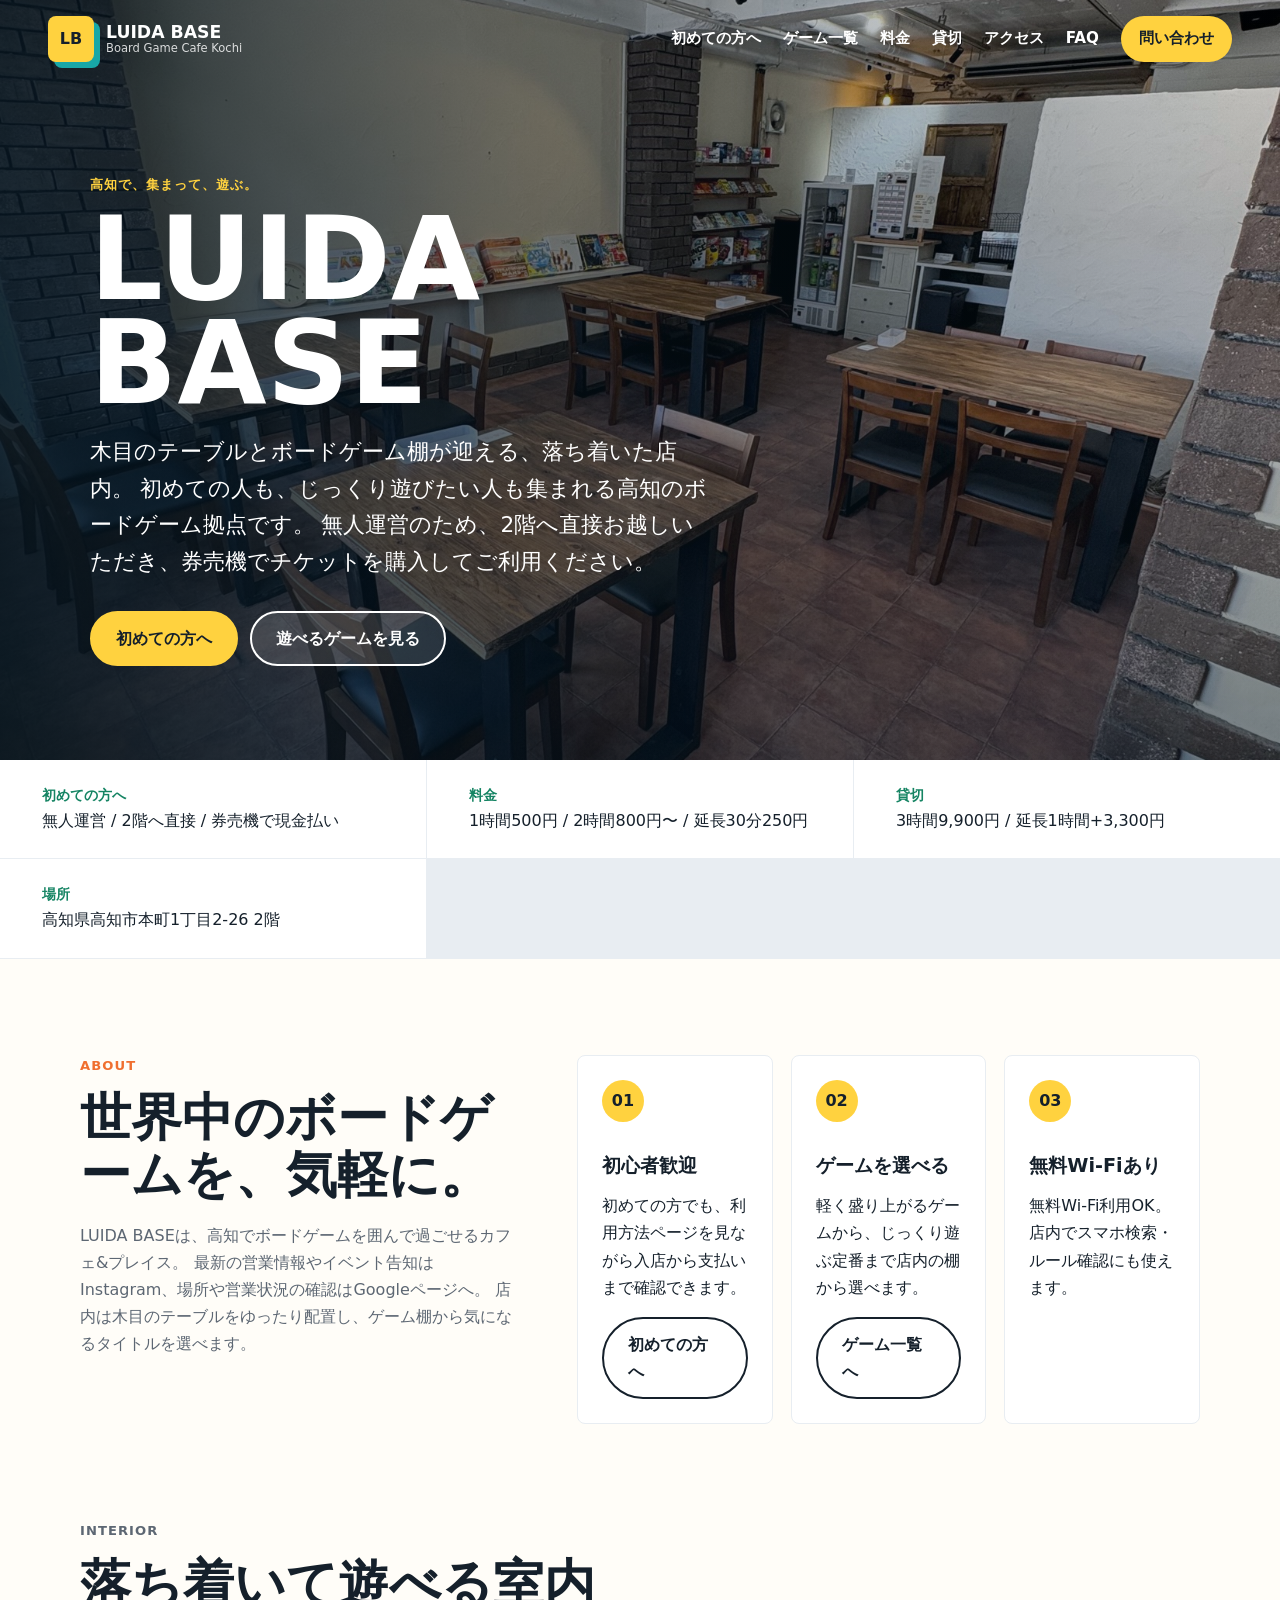
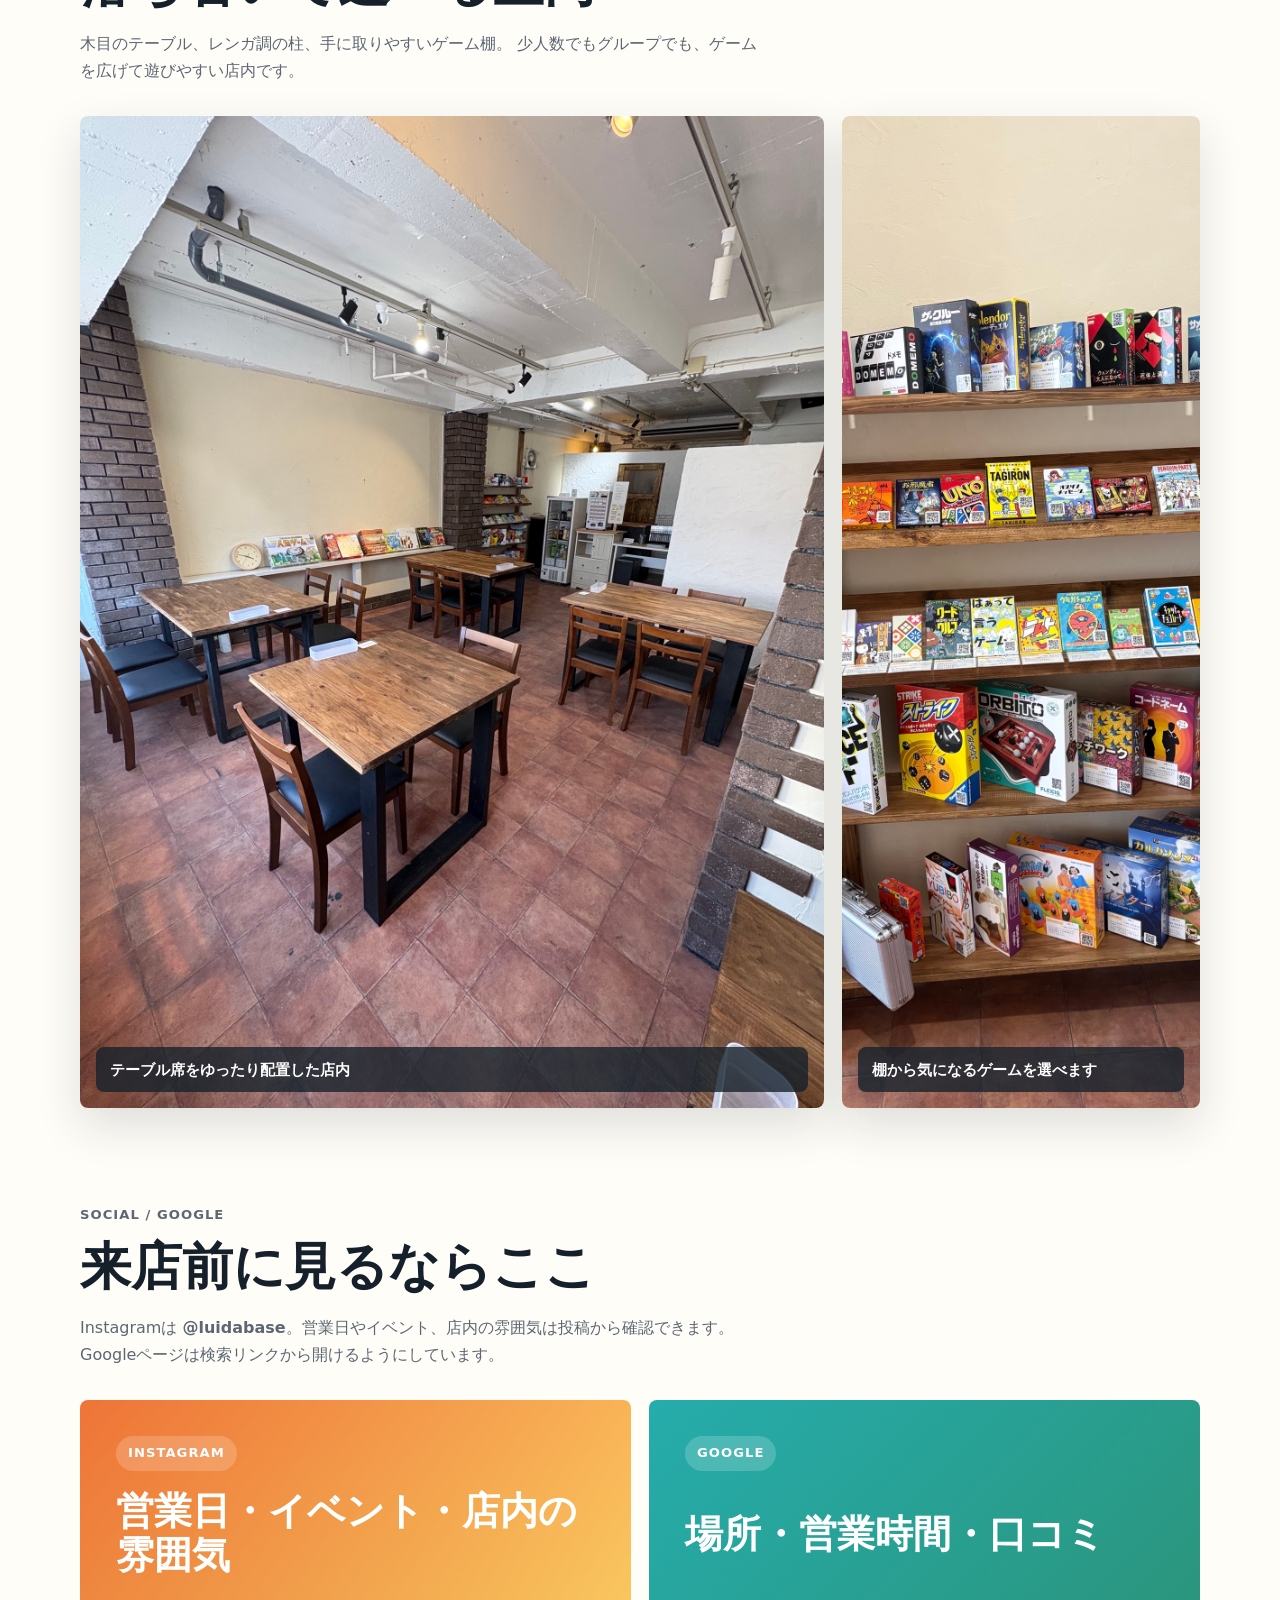
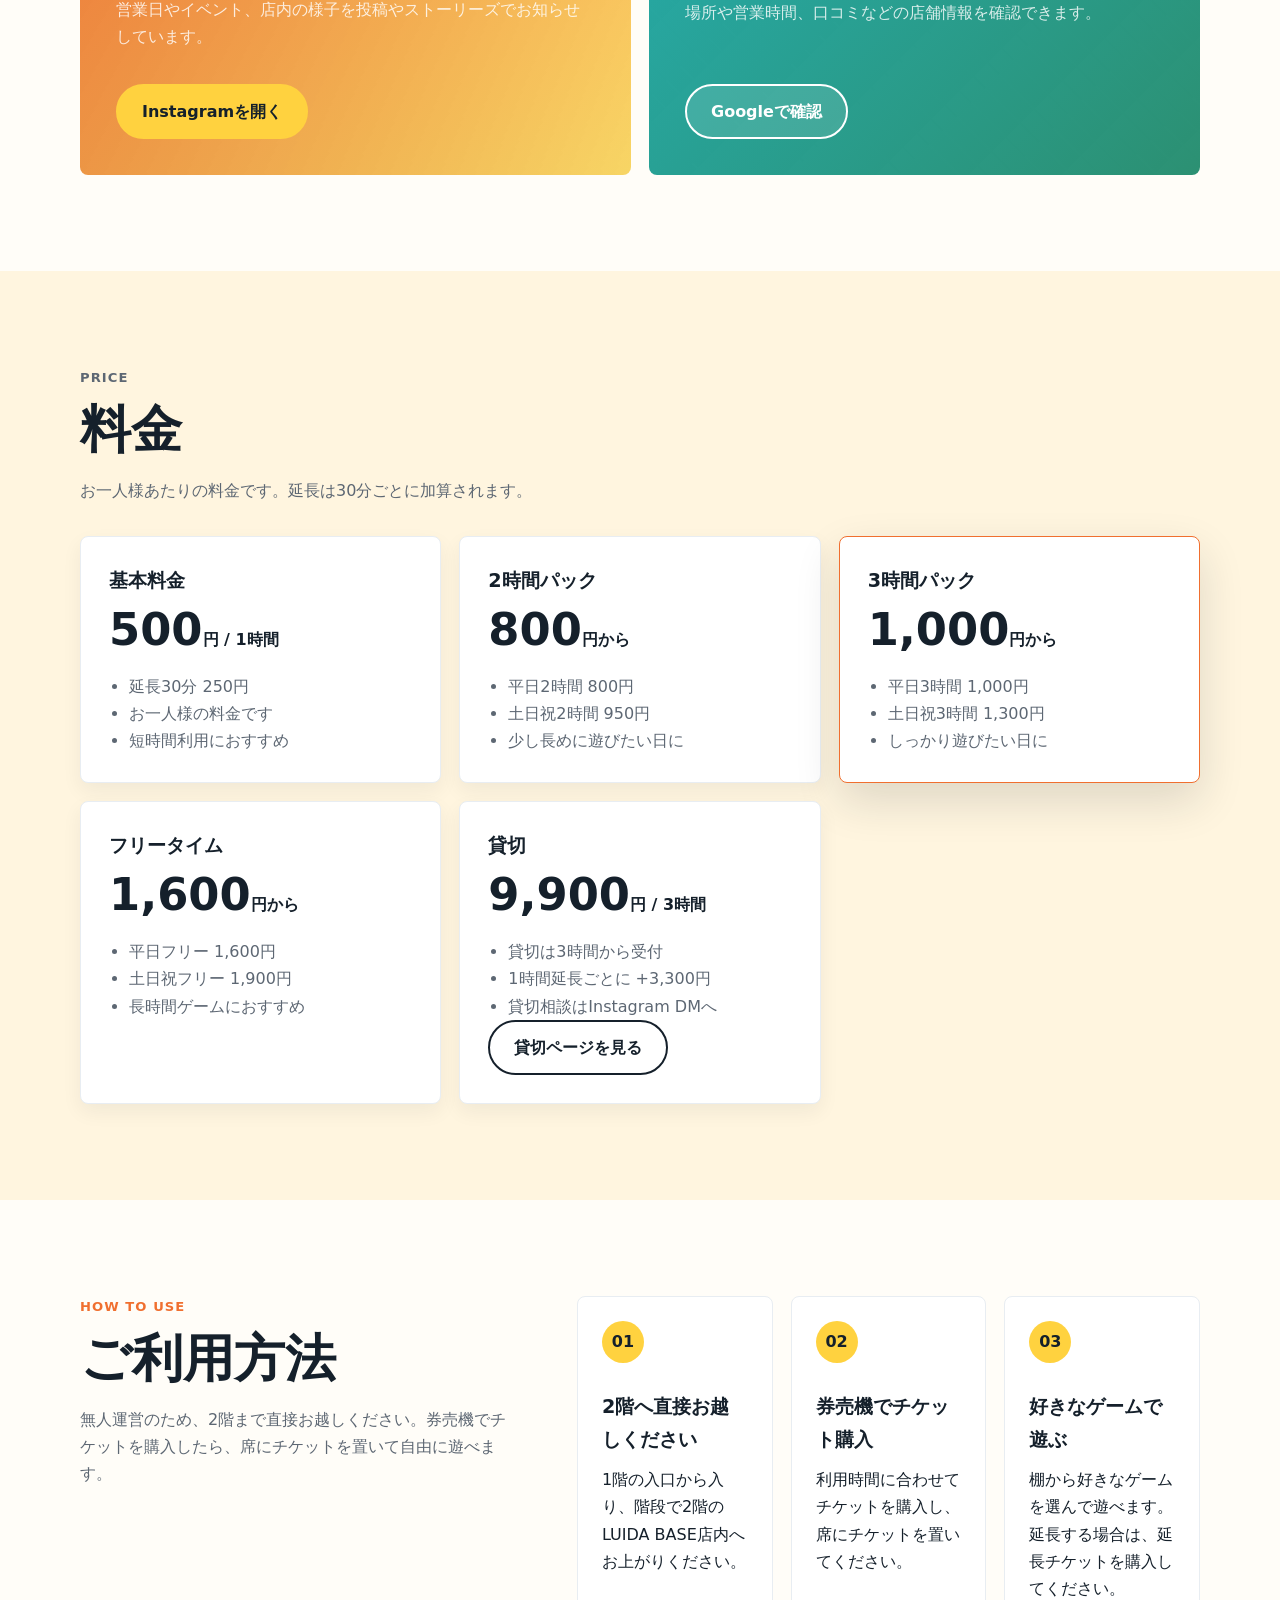
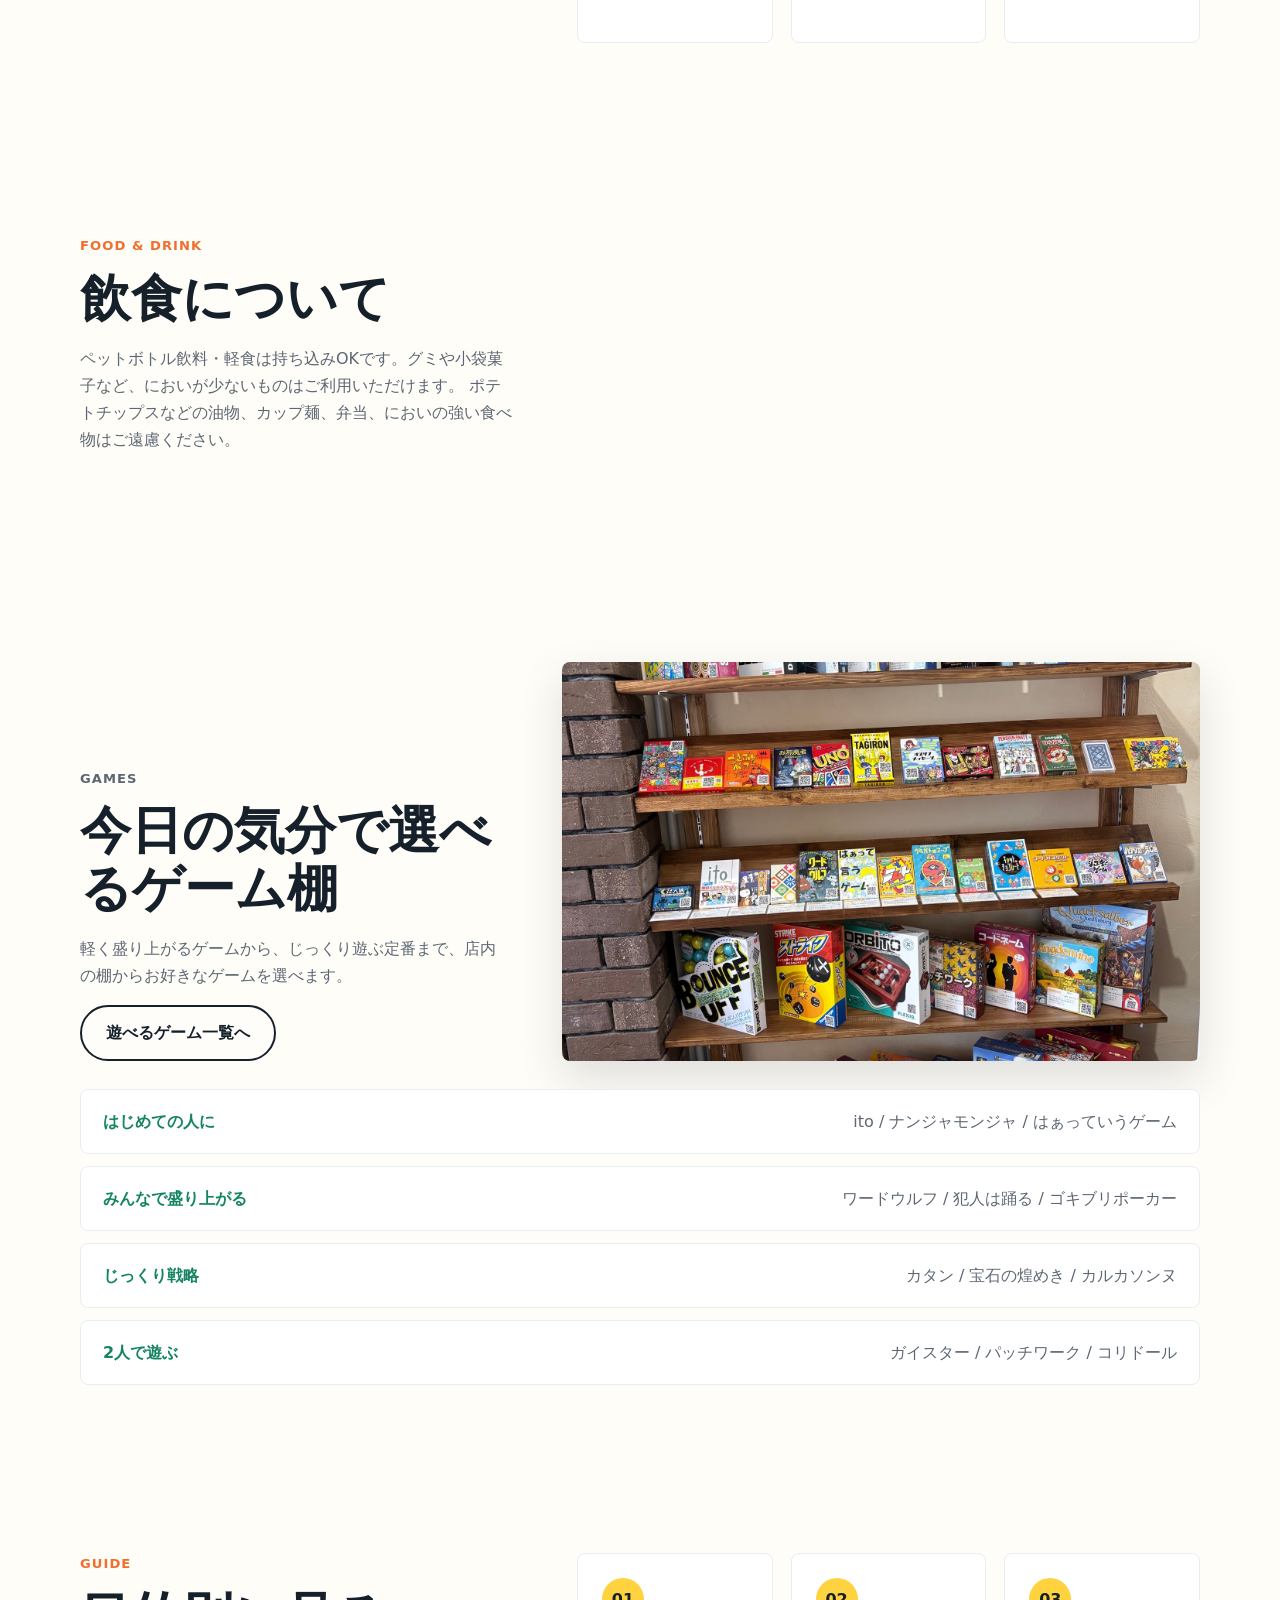
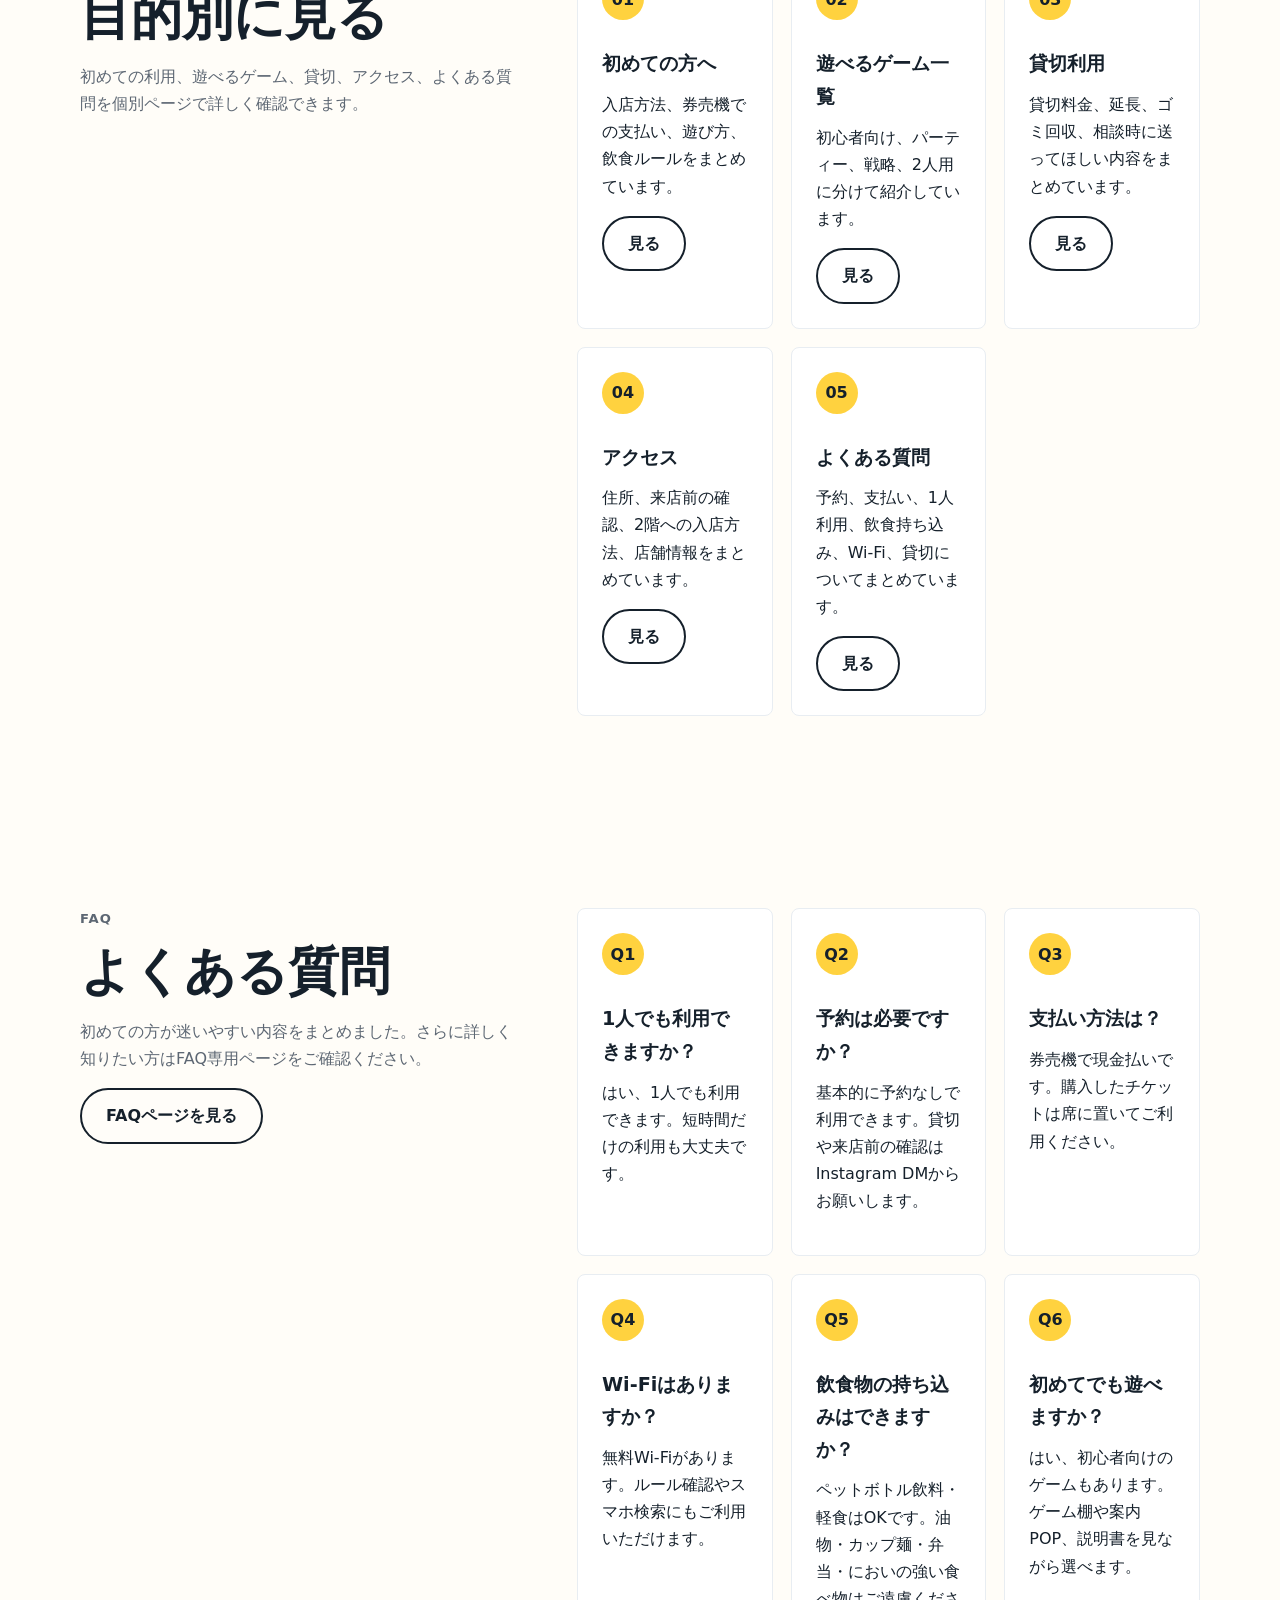
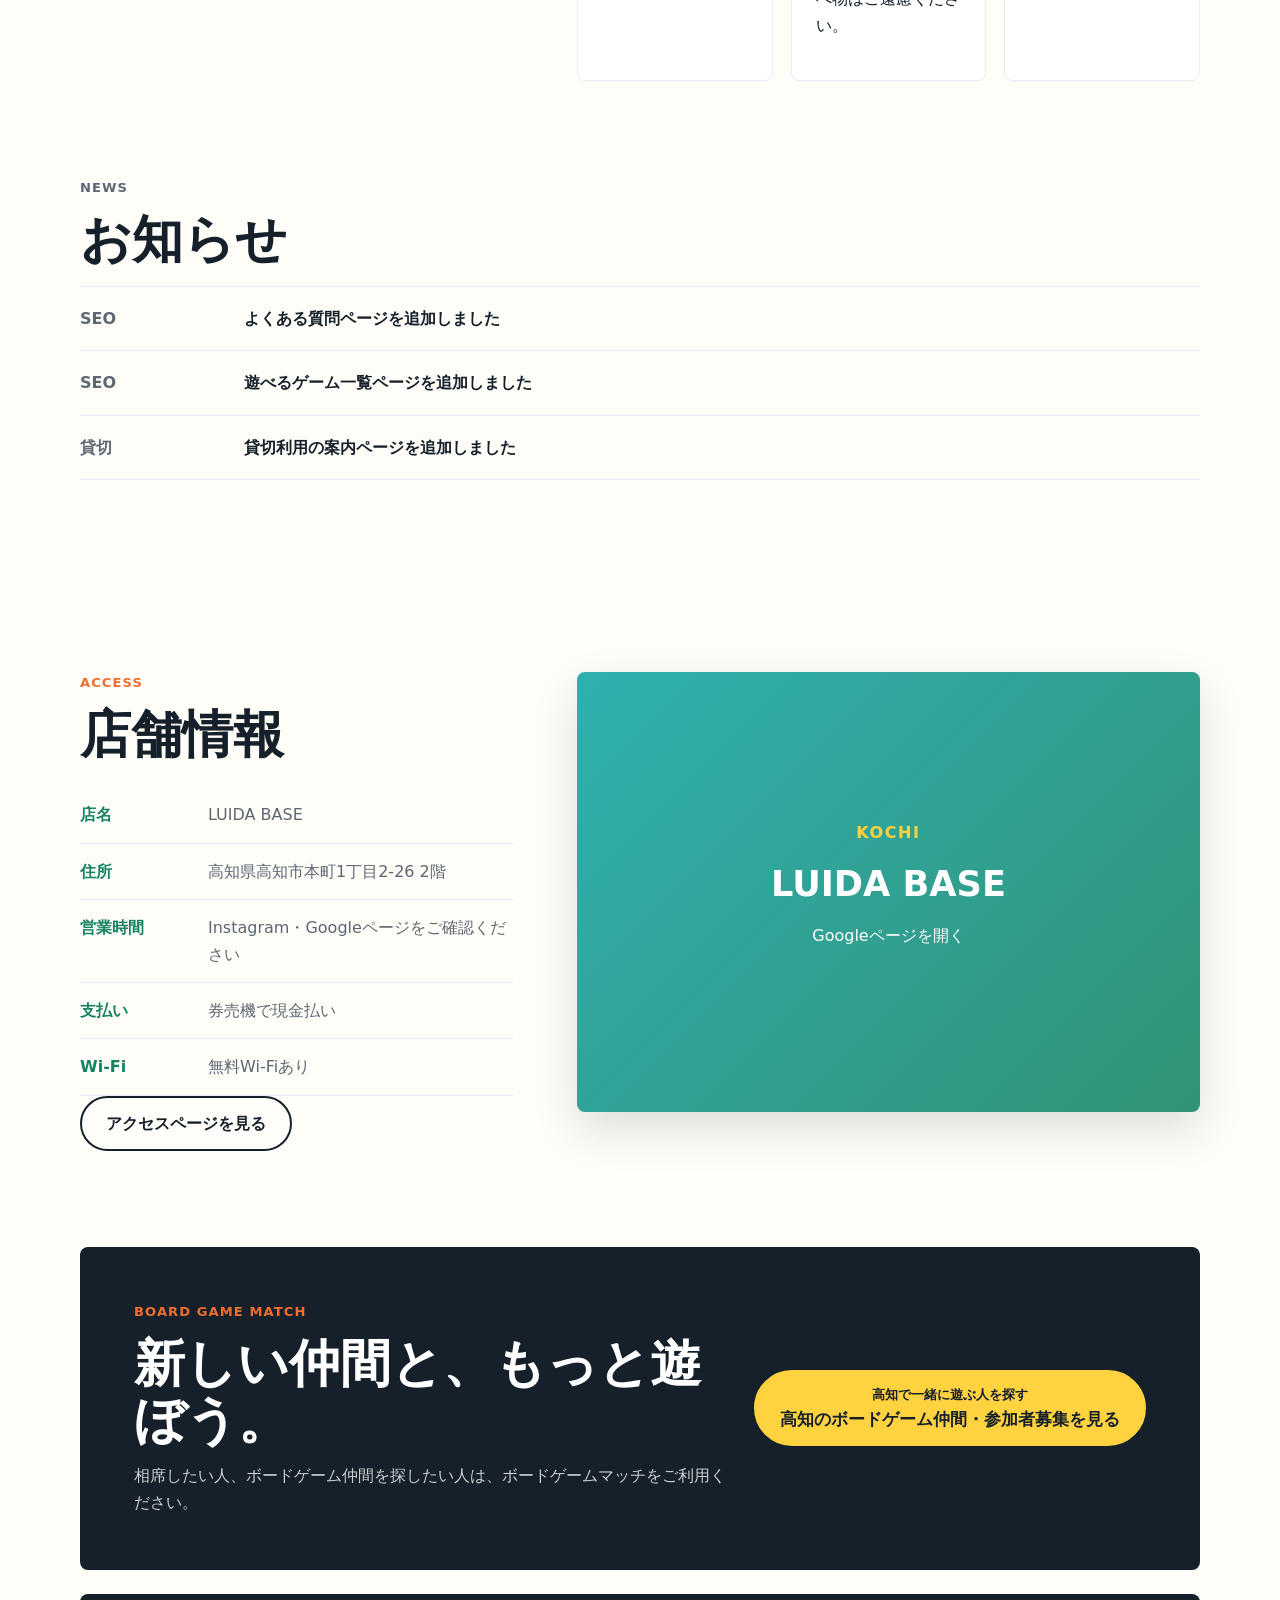
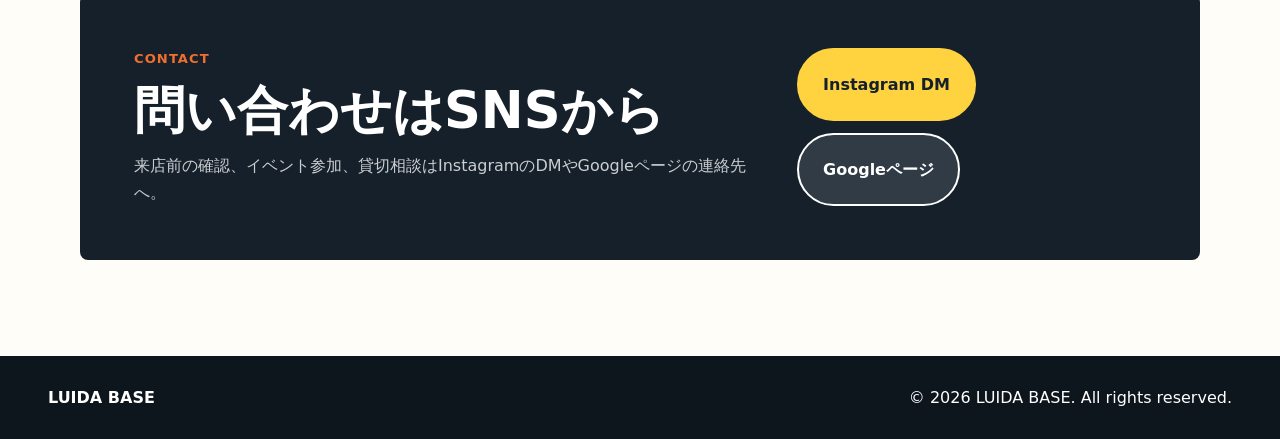
==== commit a913cfda: "トップページにFAQページ導線を追加" ====
--- a/index.html
+++ b/index.html
@@ -6,7 +6,7 @@
     <title>LUIDA BASE | 高知のボードゲームカフェ</title>
     <meta
       name="description"
-      content="高知市本町の無人ボードゲームカフェ LUIDA BASE。1時間500円から、貸切3時間9,900円。初めての方、遊べるゲーム一覧、貸切、アクセス、料金、利用方法をご案内します。"
+      content="高知市本町の無人ボードゲームカフェ LUIDA BASE。1時間500円から、貸切3時間9,900円。初めての方、遊べるゲーム一覧、貸切、アクセス、FAQ、料金、利用方法をご案内します。"
     >
     <link rel="icon" type="image/svg+xml" href="./favicon.svg">
     <link rel="icon" type="image/png" href="./favicon.png">
@@ -36,6 +36,7 @@
         <a href="#price">料金</a>
         <a href="./kashikiri.html">貸切</a>
         <a href="./access.html">アクセス</a>
+        <a href="./faq.html">FAQ</a>
         <a class="nav-reserve" href="#reserve">問い合わせ</a>
       </nav>
     </header>
@@ -283,7 +284,7 @@
         <div class="section-copy">
           <p class="eyebrow">GUIDE</p>
           <h2>目的別に見る</h2>
-          <p>初めての利用、遊べるゲーム、貸切、アクセスを個別ページで詳しく確認できます。</p>
+          <p>初めての利用、遊べるゲーム、貸切、アクセス、よくある質問を個別ページで詳しく確認できます。</p>
         </div>
         <div class="feature-grid">
           <article>
@@ -310,6 +311,12 @@
             <p>住所、来店前の確認、2階への入店方法、店舗情報をまとめています。</p>
             <a class="button secondary" href="./access.html">見る</a>
           </article>
+          <article>
+            <span>05</span>
+            <h3>よくある質問</h3>
+            <p>予約、支払い、1人利用、飲食持ち込み、Wi-Fi、貸切についてまとめています。</p>
+            <a class="button secondary" href="./faq.html">見る</a>
+          </article>
         </div>
       </section>
 
@@ -317,7 +324,8 @@
         <div class="section-heading compact">
           <p class="eyebrow">FAQ</p>
           <h2>よくある質問</h2>
-          <p>初めての方が迷いやすい内容をまとめました。</p>
+          <p>初めての方が迷いやすい内容をまとめました。さらに詳しく知りたい方はFAQ専用ページをご確認ください。</p>
+          <a class="button secondary" href="./faq.html">FAQページを見る</a>
         </div>
         <div class="feature-grid">
           <article>
@@ -361,7 +369,7 @@
         <div class="news-list">
           <article>
             <time datetime="2026-10-14">SEO</time>
-            <a href="./hajimete.html">初めての方向けページを追加しました</a>
+            <a href="./faq.html">よくある質問ページを追加しました</a>
           </article>
           <article>
             <time datetime="2026-10-14">SEO</time>
